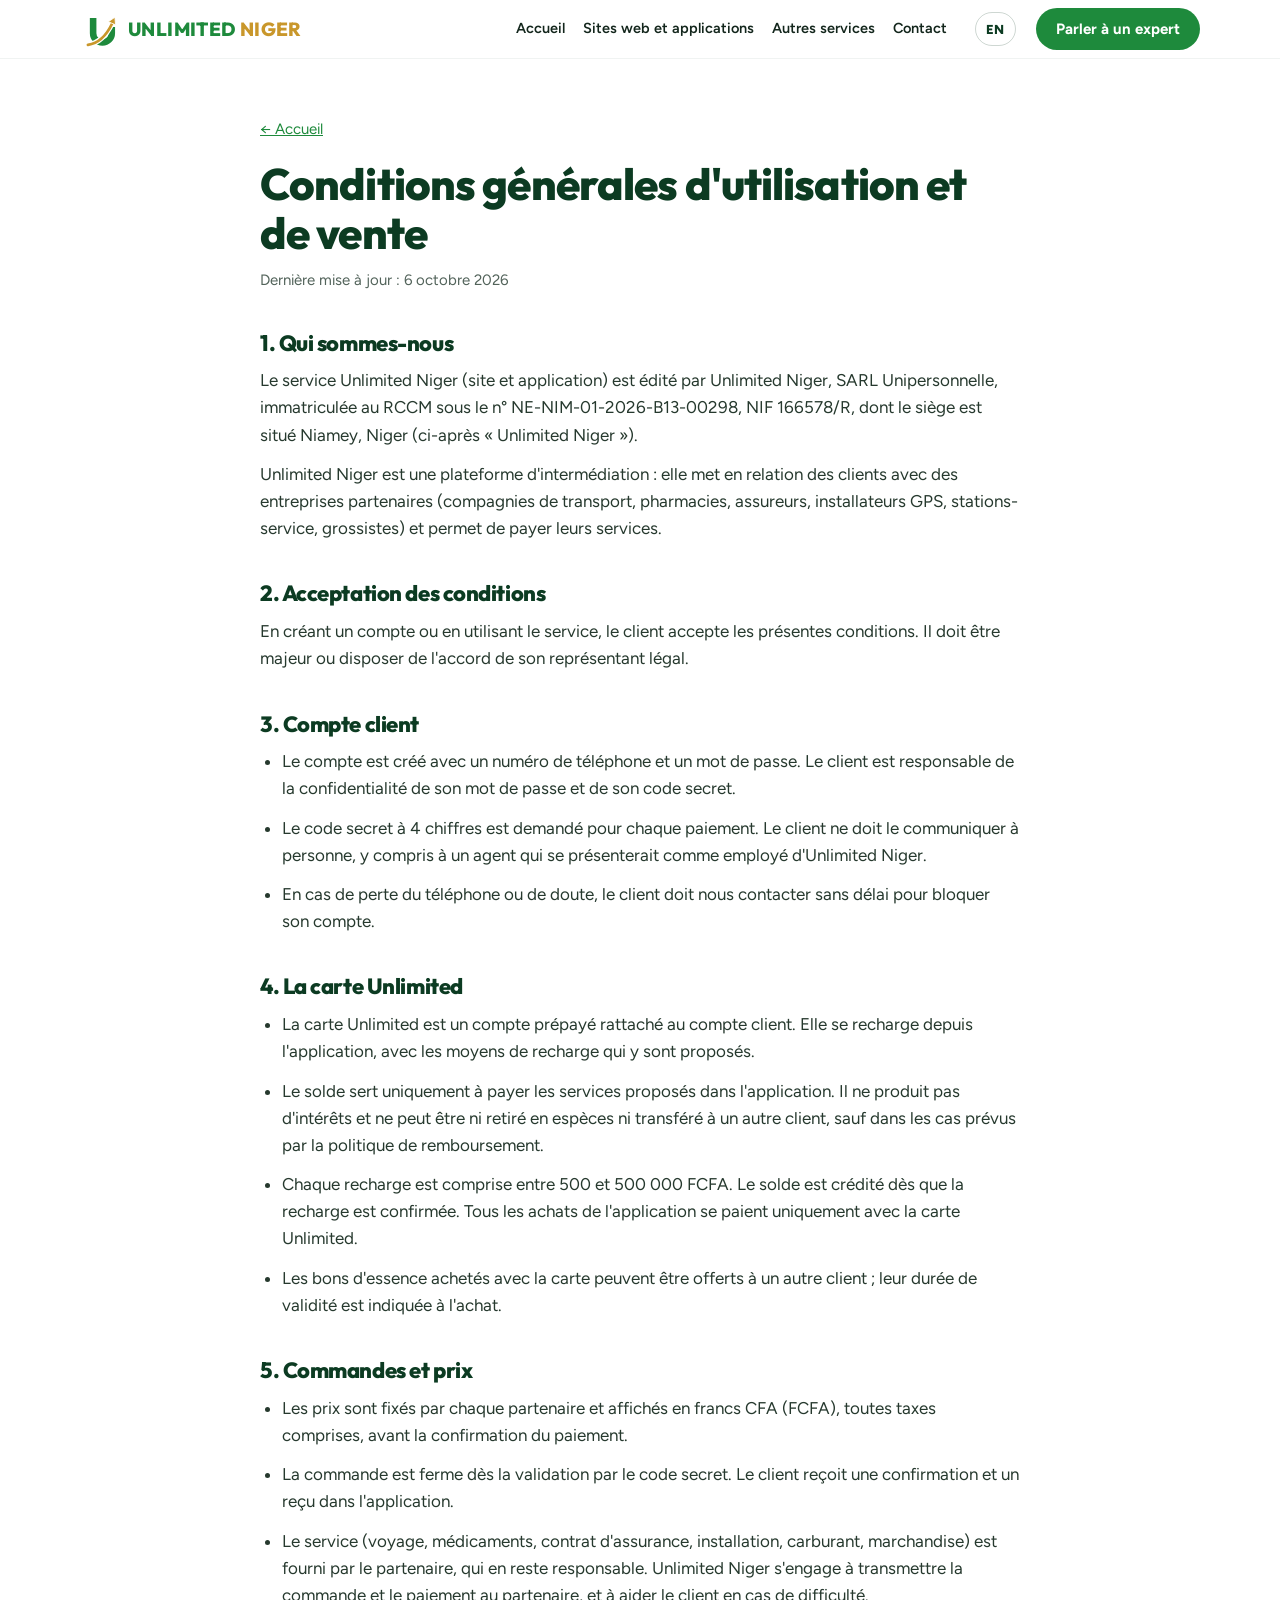
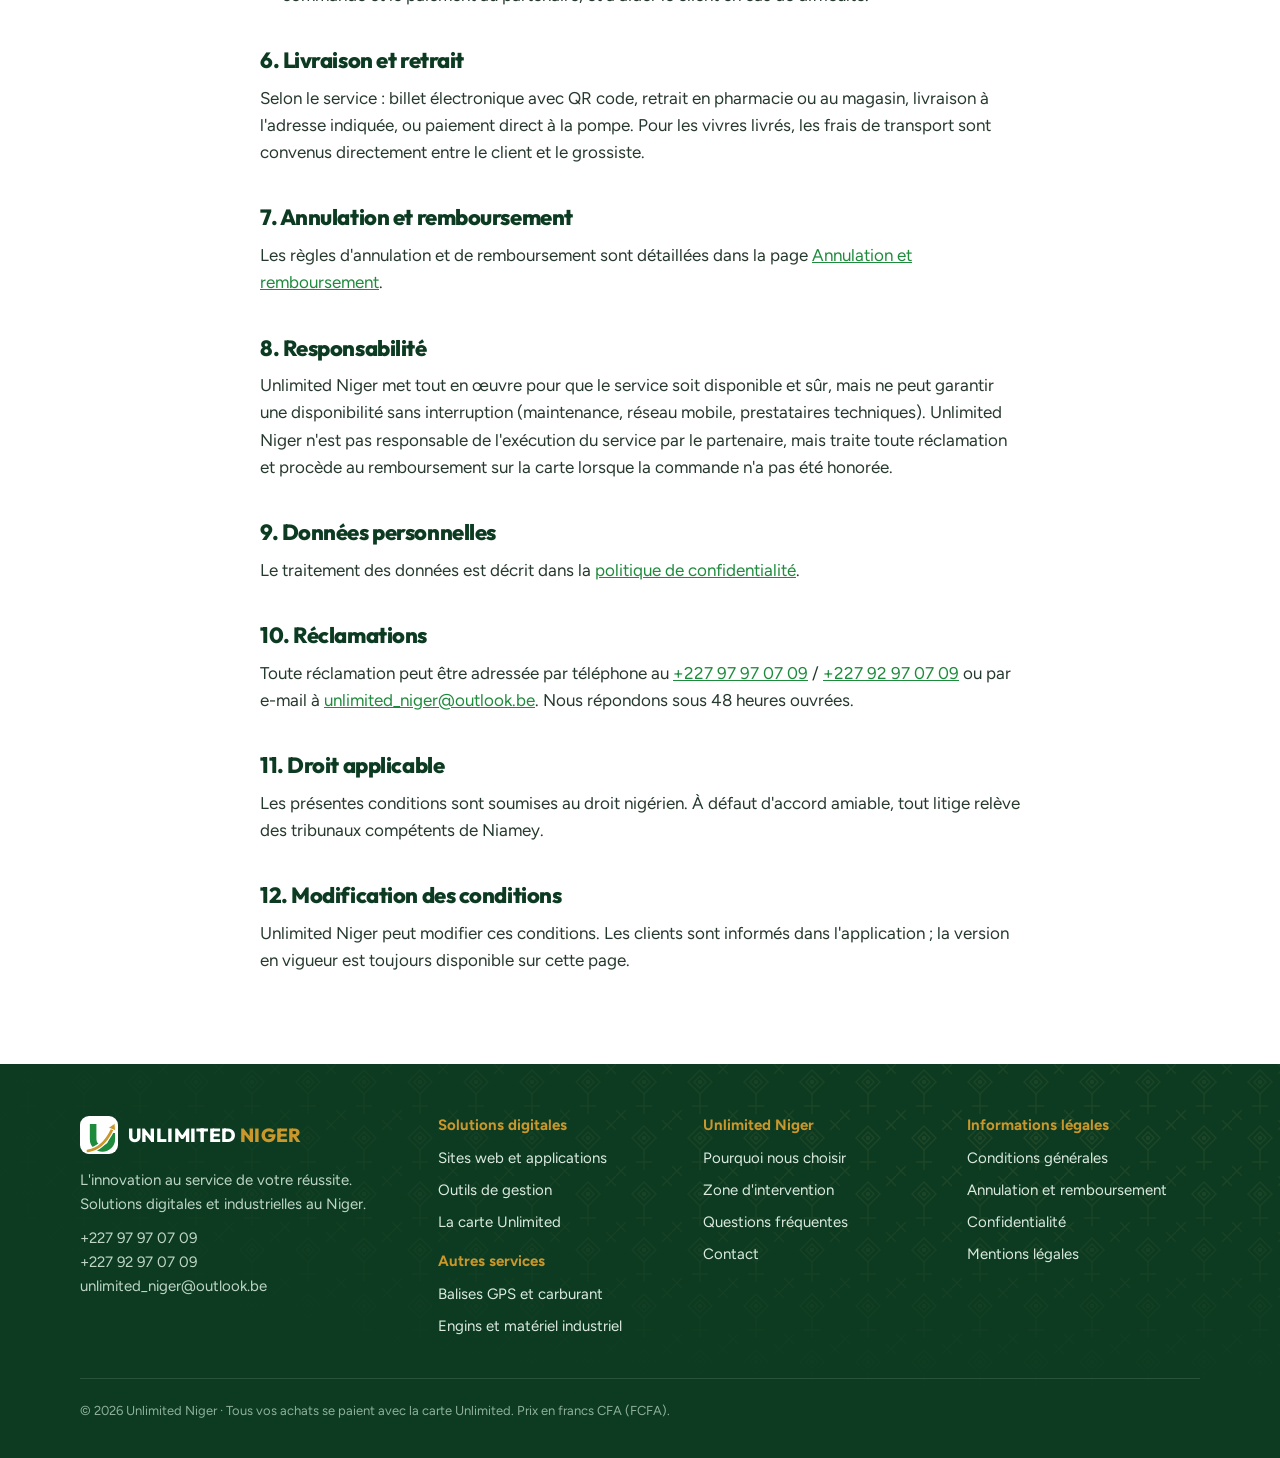
==== conditions.html @ d13148ed "Add files via upload" ====
<!doctype html>
<html lang="fr">
<head>
<meta charset="utf-8">
<meta name="viewport" content="width=device-width, initial-scale=1">
<title>Conditions générales d'utilisation et de vente | Unlimited Niger</title>
<meta name="description" content="Conditions générales d'utilisation et de vente du service Unlimited Niger.">
<meta property="og:title" content="Conditions générales d'utilisation et de vente | Unlimited Niger"><meta property="og:description" content="Conditions générales d'utilisation et de vente du service Unlimited Niger."><meta property="og:image" content="https://unlimitedniger.com/carte.png">
<link rel="icon" href="UnlimitedNiger-icone.png">
<link rel="canonical" href="https://unlimitedniger.com/conditions.html">
<meta property="og:url" content="https://unlimitedniger.com/conditions.html">
<link rel="preconnect" href="https://fonts.googleapis.com"><link rel="preconnect" href="https://fonts.gstatic.com" crossorigin>
<link href="https://fonts.googleapis.com/css2?family=Outfit:wght@500;600;700;800&family=Figtree:wght@400;500;600;700&display=swap" rel="stylesheet">
<link rel="stylesheet" href="style.css?v=fbce456d">
<script>document.documentElement.classList.add('js')</script>
</head>
<body>
<header class="top"><div class="wrap">
  <a class="brand" href="index.html" aria-label="Unlimited Niger, accueil"><svg viewBox="0 0 110 110" aria-hidden="true"><rect width="110" height="110" rx="26" fill="#fff"/><g transform="translate(5 5)">
<path d="M33 18 V62 A27 27 0 0 0 87 62 V44" fill="none" stroke="#1E8A3C" stroke-width="19"/>
<path d="M18 96 C46 92 70 72 88 34" fill="none" stroke="#fff" stroke-width="15" stroke-linecap="round"/>
<path d="M18 96 C46 92 70 72 88 34" fill="none" stroke="#C9972B" stroke-width="8" stroke-linecap="round"/>
<path d="M96 16 L77 29 L98 38 Z" fill="#C9972B" stroke="#fff" stroke-width="2.5" stroke-linejoin="round"/></g></svg><b>UNLIMITED <span>NIGER</span></b></a>
  <nav aria-label="Services"><a href="index.html">Accueil</a><a href="sites-web.html">Sites web et applications</a><a href="index.html#services">Autres services</a><a href="index.html#contact">Contact</a></nav>
  <a class="lang" href="index-en.html" hreflang="en" lang="en" aria-label="English version">EN</a>
  <a class="btn btn-green hd-cta" href="index.html#contact" data-expert>Parler à un expert</a>
  <a class="hd-mini" href="index.html#contact" data-expert>Devis</a>
  <button type="button" class="burger" id="burger" aria-label="Ouvrir le menu" aria-expanded="false" aria-controls="mnav"><span></span><span></span><span></span></button>
</div>
<nav class="mnav" id="mnav" aria-label="Menu" hidden><div class="wrap mn-in">
  <div class="mn-brand"><svg viewBox="0 0 110 110" aria-hidden="true"><rect width="110" height="110" rx="26" fill="#fff"/><g transform="translate(5 5)">
<path d="M33 18 V62 A27 27 0 0 0 87 62 V44" fill="none" stroke="#1E8A3C" stroke-width="19"/>
<path d="M18 96 C46 92 70 72 88 34" fill="none" stroke="#fff" stroke-width="15" stroke-linecap="round"/>
<path d="M18 96 C46 92 70 72 88 34" fill="none" stroke="#C9972B" stroke-width="8" stroke-linecap="round"/>
<path d="M96 16 L77 29 L98 38 Z" fill="#C9972B" stroke="#fff" stroke-width="2.5" stroke-linejoin="round"/></g></svg><b>UNLIMITED <span>NIGER</span></b><small>Votre partenaire digital au Niger</small></div>
  <div class="mn-links"><a href="index.html">Accueil</a><a href="sites-web.html">Sites web et applications</a><a href="index.html#offres">Outils de gestion</a><a href="index.html#zone">Zone d'intervention</a><a href="index.html#contact">Contact</a></div>
  <div class="mn-more"><span>Autres services</span><a href="gps.html">Balises GPS et carburant</a><a href="materiel-industriel.html">Engins et matériel industriel</a></div>
  <div class="mn-ct"><a href="tel:+22797970709">+227 97 97 07 09</a><a href="tel:+22792970709">+227 92 97 07 09</a><a href="mailto:unlimited_niger@outlook.be">unlimited_niger@outlook.be</a></div>
  <a class="lang mn-lang" href="index-en.html" hreflang="en" lang="en">English version</a>
  <a class="btn btn-gold mn-go" href="index.html#projet">Demandez un devis gratuit</a>
</div></nav></header>
<main>
<section class="doc"><div class="wrap"><a class="crumb" href="index.html">← Accueil</a><h1>Conditions générales d'utilisation et de vente</h1><p class="upd">Dernière mise à jour : 6 octobre 2026</p>
<h2>1. Qui sommes-nous</h2>
<p>Le service Unlimited Niger (site et application) est édité par Unlimited Niger, SARL Unipersonnelle, immatriculée au RCCM sous le n° NE-NIM-01-2026-B13-00298, NIF 166578/R, dont le siège est situé Niamey, Niger (ci-après « Unlimited Niger »).</p>
<p>Unlimited Niger est une plateforme d'intermédiation : elle met en relation des clients avec des entreprises partenaires (compagnies de transport, pharmacies, assureurs, installateurs GPS, stations-service, grossistes) et permet de payer leurs services.</p>
<h2>2. Acceptation des conditions</h2>
<p>En créant un compte ou en utilisant le service, le client accepte les présentes conditions. Il doit être majeur ou disposer de l'accord de son représentant légal.</p>
<h2>3. Compte client</h2>
<ul><li>Le compte est créé avec un numéro de téléphone et un mot de passe. Le client est responsable de la confidentialité de son mot de passe et de son code secret.</li>
<li>Le code secret à 4 chiffres est demandé pour chaque paiement. Le client ne doit le communiquer à personne, y compris à un agent qui se présenterait comme employé d'Unlimited Niger.</li>
<li>En cas de perte du téléphone ou de doute, le client doit nous contacter sans délai pour bloquer son compte.</li></ul>
<h2>4. La carte Unlimited</h2>
<ul><li>La carte Unlimited est un compte prépayé rattaché au compte client. Elle se recharge depuis l'application, avec les moyens de recharge qui y sont proposés.</li>
<li>Le solde sert uniquement à payer les services proposés dans l'application. Il ne produit pas d'intérêts et ne peut être ni retiré en espèces ni transféré à un autre client, sauf dans les cas prévus par la politique de remboursement.</li>
<li>Chaque recharge est comprise entre 500 et 500 000 FCFA. Le solde est crédité dès que la recharge est confirmée. Tous les achats de l'application se paient uniquement avec la carte Unlimited.</li>
<li>Les bons d'essence achetés avec la carte peuvent être offerts à un autre client ; leur durée de validité est indiquée à l'achat.</li></ul>
<h2>5. Commandes et prix</h2>
<ul><li>Les prix sont fixés par chaque partenaire et affichés en francs CFA (FCFA), toutes taxes comprises, avant la confirmation du paiement.</li>
<li>La commande est ferme dès la validation par le code secret. Le client reçoit une confirmation et un reçu dans l'application.</li>
<li>Le service (voyage, médicaments, contrat d'assurance, installation, carburant, marchandise) est fourni par le partenaire, qui en reste responsable. Unlimited Niger s'engage à transmettre la commande et le paiement au partenaire, et à aider le client en cas de difficulté.</li></ul>
<h2>6. Livraison et retrait</h2>
<p>Selon le service : billet électronique avec QR code, retrait en pharmacie ou au magasin, livraison à l'adresse indiquée, ou paiement direct à la pompe. Pour les vivres livrés, les frais de transport sont convenus directement entre le client et le grossiste.</p>
<h2>7. Annulation et remboursement</h2>
<p>Les règles d'annulation et de remboursement sont détaillées dans la page <a href="remboursement.html">Annulation et remboursement</a>.</p>
<h2>8. Responsabilité</h2>
<p>Unlimited Niger met tout en œuvre pour que le service soit disponible et sûr, mais ne peut garantir une disponibilité sans interruption (maintenance, réseau mobile, prestataires techniques). Unlimited Niger n'est pas responsable de l'exécution du service par le partenaire, mais traite toute réclamation et procède au remboursement sur la carte lorsque la commande n'a pas été honorée.</p>
<h2>9. Données personnelles</h2>
<p>Le traitement des données est décrit dans la <a href="confidentialite.html">politique de confidentialité</a>.</p>
<h2>10. Réclamations</h2>
<p>Toute réclamation peut être adressée par téléphone au <a href="tel:+22797970709">+227 97 97 07 09</a> / <a href="tel:+22792970709">+227 92 97 07 09</a> ou par e-mail à <a href="mailto:unlimited_niger@outlook.be">unlimited_niger@outlook.be</a>. Nous répondons sous 48 heures ouvrées.</p>
<h2>11. Droit applicable</h2>
<p>Les présentes conditions sont soumises au droit nigérien. À défaut d'accord amiable, tout litige relève des tribunaux compétents de Niamey.</p>
<h2>12. Modification des conditions</h2>
<p>Unlimited Niger peut modifier ces conditions. Les clients sont informés dans l'application ; la version en vigueur est toujours disponible sur cette page.</p>
</div></section>
</main>
<div class="mbar" aria-label="Contact rapide"><a href="tel:+22797970709"><svg viewBox="0 0 24 24" width="18" height="18" fill="none" stroke="currentColor" stroke-width="2" stroke-linecap="round" stroke-linejoin="round" aria-hidden="true"><path d="M5 4h4l2 5-2.5 1.5a11 11 0 0 0 5 5L15 13l5 2v4a2 2 0 0 1-2 2A16 16 0 0 1 3 6a2 2 0 0 1 2-2"/></svg>Appeler</a><a class="go" href="index.html#contact" data-expert>Parler à un expert</a></div>
<dialog class="zoom" id="zoom" aria-label="Détail"><div class="zm-in"><button type="button" class="zm-x" aria-label="Fermer">×</button><div class="zm-body"></div></div></dialog>
<dialog class="expert" id="expert" aria-labelledby="ex-t">
  <form method="dialog" class="ex-in" id="exf">
    <div class="ex-head"><h2 id="ex-t">Parler à un expert</h2><button type="button" class="ex-x" id="exx" aria-label="Fermer">×</button></div>
    <p class="ex-sub">Décrivez votre besoin : nous vous rappelons avec un devis gratuit.</p>
    <label for="ex-name">Nom complet<input id="ex-name" name="nom" required autocomplete="name"></label>
    <label for="ex-tel">Téléphone<input id="ex-tel" name="tel" required inputmode="tel" autocomplete="tel" placeholder="+227 …"></label>
    <label for="ex-org">Entreprise (facultatif)<input id="ex-org" name="entreprise" autocomplete="organization"></label>
    <label for="ex-svc">Service<select id="ex-svc" name="service"><option>Sites web et applications</option><option>Balises GPS et gestion carburant</option><option>Location, vente et industrie</option><option>Application Unlimited Niger</option><option>Autre demande</option></select></label>
    <label for="ex-msg">Votre message<textarea id="ex-msg" name="message" rows="3" placeholder="Ex. un site pour ma boutique, 5 véhicules à équiper…"></textarea></label>
    <button class="btn btn-green ex-go" type="submit">Envoyer ma demande</button>
    <p class="ex-note">Votre messagerie s'ouvre avec la demande déjà écrite : il ne reste qu'à l'envoyer. Vous pouvez aussi nous appeler au <a href="tel:+22797970709">+227 97 97 07 09</a>.</p>
  </form>
</dialog>
<script>
(() => {
  const still = matchMedia('(prefers-reduced-motion: reduce)').matches;
  const top = document.querySelector('.top');
  const bg = document.getElementById('burger'), mn = document.getElementById('mnav');
  const setMenu = (o) => { mn.hidden = !o; bg.setAttribute('aria-expanded', String(o)); bg.setAttribute('aria-label', o ? 'Fermer le menu' : 'Ouvrir le menu'); top.classList.toggle('menu-open', o); document.documentElement.classList.toggle('no-scroll', o); };
  bg.onclick = () => setMenu(mn.hidden);
  // Fenêtre « Parler à un expert » : prépare un e-mail avec la demande
  const dlg = document.getElementById('expert');
  if (dlg && dlg.showModal) {
    document.querySelectorAll('[data-expert]').forEach((a) => a.addEventListener('click', (e) => { e.preventDefault(); setMenu(false); const sv = document.querySelector('[data-svc]'); const k = sv && sv.dataset.svc; if (k) dlg.querySelector('#ex-svc').value = k; dlg.showModal(); }));
    document.getElementById('exx').onclick = () => dlg.close();
    dlg.addEventListener('click', (e) => { if (e.target === dlg) dlg.close(); });
    document.getElementById('exf').addEventListener('submit', (e) => { e.preventDefault(); const f = new FormData(e.target);
      const body = `Nom : ${f.get('nom')}
Téléphone : ${f.get('tel')}
Entreprise : ${f.get('entreprise') || '-'}
Service : ${f.get('service')}

${f.get('message') || ''}`;
      location.href = 'mailto:unlimited_niger@outlook.be?subject=' + encodeURIComponent('Demande de devis : ' + f.get('service')) + '&body=' + encodeURIComponent(body);
      e.target.querySelector('.ex-note').innerHTML = `<b>Votre messagerie s’est ouverte avec votre demande.</b> Envoyez le message pour qu’il nous parvienne, ou appelez le <a href="tel:+22797970709">+227 97 97 07 09</a>.`; });
  }
  // Formulaire « Vous avez un projet ? » : prépare un e-mail avec la demande
  const pjf = document.getElementById('pjf');
  if (pjf) pjf.addEventListener('submit', (e) => { e.preventDefault(); const f = new FormData(pjf);
    const body = `Nom : ${f.get('nom')}
Téléphone : ${f.get('tel')}
Service : ${f.get('service')}
Ville ou région : ${f.get('ville')}

${f.get('message') || ''}`;
    location.href = 'mailto:unlimited_niger@outlook.be?subject=' + encodeURIComponent('Demande de devis : ' + f.get('service')) + '&body=' + encodeURIComponent(body);
    pjf.querySelector('.pj-note').innerHTML = '<b>Votre messagerie s’est ouverte avec votre demande.</b> Envoyez le message pour qu’il nous parvienne, ou appelez le <a href="tel:+22797970709">+227 97 97 07 09</a>.'; });
  // Carte du Niger : les vecteurs se dessinent quand la carte apparaît
  const zmap = document.querySelector('.zone-map');
  if (zmap) { if ('IntersectionObserver' in window) { const zo = new IntersectionObserver((es) => { if (es[0].isIntersecting) { zmap.classList.add('drawn'); zo.disconnect(); } }, { threshold: 0.35 }); zo.observe(zmap); } else zmap.classList.add('drawn'); }
  // En-tête : le mot doré change (digitales, GPS et carburant, industrielles)
  const rot = document.querySelector('.bh-title .rot');
  if (rot && !still) { const w = rot.dataset.rot.split('|'); rot.innerHTML = w.map((x, i) => `<i${i ? '' : ' class="on"'}>${x}</i>`).join(''); rot.classList.add('go');
    const it = [...rot.children]; let k = 0;
    setTimeout(() => setInterval(() => { it[k].className = 'out'; k = (k + 1) % it.length; it[k].className = 'on'; setTimeout(() => it.forEach((x, j) => { if (j !== k) x.className = ''; }), 450); }, 2200), 2400); }
  // En-tête : 4 scènes digitales qui tournent toutes les 4 s
  const hx = document.querySelector('.hx3');
  if (hx) {
    const sc = [...hx.querySelectorAll('.sc')], tb = [...hx.querySelectorAll('.hx-tabs button')], rw = [...hx.querySelectorAll('.hx-rot i')]; let k = 0, timer = null;
    const show = (n) => { sc[k].classList.remove('on'); tb[k].classList.remove('on'); rw[k].className = 'out'; const o = k; k = n; void sc[k].offsetWidth; sc[k].classList.add('on'); tb[k].classList.add('on'); rw[k].className = 'on'; setTimeout(() => { if (rw[o] !== rw[k]) rw[o].className = ''; }, 500); };
    const play = () => { if (!still && !timer) timer = setInterval(() => show((k + 1) % sc.length), 4000); };
    tb.forEach((b, i) => (b.onclick = () => { clearInterval(timer); timer = null; show(i); play(); }));
    document.addEventListener('visibilitychange', () => { if (document.hidden) { clearInterval(timer); timer = null; } else play(); });
    if (still) hx.classList.add('still'); play();
  }
  // Cartes d'offres : un toucher agrandit la carte pour lire le détail
  const zoom = document.getElementById('zoom');
  if (zoom && zoom.showModal) {
    document.querySelectorAll('.zoomable .offer').forEach((c) => c.addEventListener('click', () => {
      const box = c.closest('.zoomable'); const more = box.dataset.more;
      zoom.querySelector('.zm-body').innerHTML = c.innerHTML + (more ? `<a class="btn btn-green zm-more" href="${more}">En savoir plus</a>` : '');
      zoom.className = 'zoom ' + ([...(c.closest('.pg') || box).classList].find((x) => x.startsWith('pg-')) || ''); zoom.showModal(); }));
    zoom.querySelector('.zm-x').onclick = () => zoom.close();
    zoom.addEventListener('click', (e) => { if (e.target === zoom) zoom.close(); });
  }
  // « Ce que nous proposons » : onglets qui changent tout seuls toutes les 5 s
  const ofs = document.getElementById('offres'); const ot = [...document.querySelectorAll('.of-t')];
  const showOf = (t) => { ot.forEach((x) => x.setAttribute('aria-selected', String(x === t)));
    document.querySelectorAll('.of-p').forEach((p) => { p.hidden = p.dataset.op !== t.dataset.of; });
    const bar = t.parentElement; bar.scrollTo({ left: t.offsetLeft - 16, behavior: 'smooth' }); };
  ot.forEach((t) => (t.onclick = () => showOf(t)));
  if (ofs && ot.length > 1 && !matchMedia('(prefers-reduced-motion: reduce)').matches) {
    let timer = null, k = 0;
    const tick = () => { k = (k + 1) % ot.length; showOf(ot[k]); };
    const start = () => { if (timer || !ofs.classList.contains('auto')) return; ofs.classList.add('run'); timer = setInterval(tick, 5000); };
    const stop = () => { clearInterval(timer); timer = null; ofs.classList.remove('run'); };
    ofs.classList.add('auto');
    ofs.addEventListener('pointerdown', () => { stop(); ofs.classList.remove('auto'); });
    ofs.addEventListener('keydown', () => { stop(); ofs.classList.remove('auto'); });
    new IntersectionObserver((e) => (e[0].isIntersecting ? start() : stop()), { threshold: 0.4 }).observe(ofs);
  }
  // Chiffres qui comptent de 0 à leur valeur
  const nums = document.querySelectorAll('.why-nums b');
  if (nums.length && 'IntersectionObserver' in window && !matchMedia('(prefers-reduced-motion: reduce)').matches) {
    const io = new IntersectionObserver((es) => es.forEach((e) => { if (!e.isIntersecting) return; io.unobserve(e.target);
      const el = e.target, txt = el.textContent, n = parseInt(txt, 10), suf = txt.replace(/^\d+/, ''); if (!n) return;
      const t0 = performance.now(); const step = (t) => { const k = Math.min(1, (t - t0) / 900); el.textContent = Math.round(n * (1 - Math.pow(1 - k, 3))) + suf; if (k < 1) requestAnimationFrame(step); }; requestAnimationFrame(step); }), { threshold: 0.6 });
    nums.forEach((b) => io.observe(b));
  }
  // Onglets « Pourquoi nous choisir »
  const wt = [...document.querySelectorAll('.why-tabs [role=tab]')];
  const showWhy = (k) => wt.forEach((t, i) => { t.setAttribute('aria-selected', String(i === k)); document.getElementById('wp' + i).hidden = i !== k; });
  if (wt.length) { wt.forEach((t, i) => (t.onclick = () => showWhy(i))); showWhy(0); } mn.querySelectorAll('a').forEach((a) => a.addEventListener('click', () => setMenu(false)));
  const onScroll = () => top.classList.toggle('scrolled', scrollY > 8); onScroll(); addEventListener('scroll', onScroll, { passive: true });
  const sel = '.intro, .tcard, .pcard, .bt, .why, .stats .wrap > div, .offer, .case, .stack > div, .values > div, .steps li, .faq details, .partner, .contact > div, .about > div:first-child, .who li, .formule, .doc h2, .why-card, .why-nums > div, .zone-txt, .zone-map-box, .pj-txt, .pj-form, .zz-img, .zz-txt, .zone-list li, .car-solo .slide-txt, .car-solo .stage, .ct-partner, .bento-h';
  const els = [...document.querySelectorAll(sel)];
  els.forEach((el) => { const sib = [...el.parentElement.children].filter((x) => x.matches(sel)); el.style.setProperty('--d', Math.min(sib.indexOf(el), 6) * 80 + 'ms'); el.classList.add('rv'); });
  if (still || !('IntersectionObserver' in window)) { els.forEach((el) => el.classList.add('in')); return; }
  const io = new IntersectionObserver((list) => list.forEach((e) => { if (e.isIntersecting) { e.target.classList.add('in'); io.unobserve(e.target); } }), { rootMargin: '0px 0px -8% 0px', threshold: 0.08 });
  els.forEach((el) => io.observe(el));
})();
</script>
<footer><div class="wrap">
  <div><a class="brand" href="index.html"><svg viewBox="0 0 110 110" aria-hidden="true"><rect width="110" height="110" rx="26" fill="#fff"/><g transform="translate(5 5)">
<path d="M33 18 V62 A27 27 0 0 0 87 62 V44" fill="none" stroke="#1E8A3C" stroke-width="19"/>
<path d="M18 96 C46 92 70 72 88 34" fill="none" stroke="#fff" stroke-width="15" stroke-linecap="round"/>
<path d="M18 96 C46 92 70 72 88 34" fill="none" stroke="#C9972B" stroke-width="8" stroke-linecap="round"/>
<path d="M96 16 L77 29 L98 38 Z" fill="#C9972B" stroke="#fff" stroke-width="2.5" stroke-linejoin="round"/></g></svg><b>UNLIMITED <span>NIGER</span></b></a>
    <p style="margin-top:14px;max-width:36ch">L'innovation au service de votre réussite. Solutions digitales et industrielles au Niger.</p>
    <p style="margin-top:10px"><a href="tel:+22797970709">+227 97 97 07 09</a><br><a href="tel:+22792970709">+227 92 97 07 09</a><br><a href="mailto:unlimited_niger@outlook.be">unlimited_niger@outlook.be</a></p></div>
  <div><h4>Solutions digitales</h4><ul><li><a href="sites-web.html">Sites web et applications</a></li><li><a href="index.html#offres">Outils de gestion</a></li><li><a href="index.html#application">La carte Unlimited</a></li></ul><h4 class="ft-h2">Autres services</h4><ul><li><a href="gps.html">Balises GPS et carburant</a></li><li><a href="materiel-industriel.html">Engins et matériel industriel</a></li></ul></div>
  <div><h4>Unlimited Niger</h4><ul><li><a href="index.html#pourquoi">Pourquoi nous choisir</a></li><li><a href="index.html#zone">Zone d'intervention</a></li><li><a href="index.html#faq">Questions fréquentes</a></li><li><a href="index.html#contact">Contact</a></li></ul></div>
  <div><h4>Informations légales</h4><ul><li><a href="conditions.html">Conditions générales</a></li><li><a href="remboursement.html">Annulation et remboursement</a></li><li><a href="confidentialite.html">Confidentialité</a></li><li><a href="mentions-legales.html">Mentions légales</a></li></ul></div>
  <p class="legal">© 2026 Unlimited Niger · Tous vos achats se paient avec la carte Unlimited. Prix en francs CFA (FCFA).</p>
</div></footer>
</body>
</html>
---- style.css ----
/* Unlimited Niger : site vitrine */
[hidden] { display: none !important; }
:root {
  --forest: #0F4424; --forest-2: #0B331B; --leaf: #1E8A3C; --leaf-soft: #E4F2E8;
  --gold: #C9972B; --gold-soft: #F6EAC8; --ink: #13261C; --muted: #52635A; --line: #DCE6DE;
  --paper: #FFFFFF; --mist: #F1F6F2;
  --head: 'Bricolage Grotesque', ui-sans-serif, system-ui, -apple-system, 'Segoe UI', sans-serif;
  --body: ui-sans-serif, system-ui, -apple-system, 'Segoe UI', Roboto, sans-serif;
}
* { box-sizing: border-box; }
html { scroll-behavior: smooth; scroll-padding-top: 76px; }
@media (prefers-reduced-motion: reduce) { html { scroll-behavior: auto; } }
body { margin: 0; background: var(--paper); color: var(--ink); font: 17px/1.6 var(--body); -webkit-font-smoothing: antialiased; }
img { max-width: 100%; height: auto; display: block; }
a { color: var(--leaf); }
a:focus-visible, button:focus-visible { outline: 3px solid var(--gold); outline-offset: 3px; border-radius: 6px; }
h1, h2, h3 { font-family: var(--head); line-height: 1.12; margin: 0; letter-spacing: -0.01em; }
h2 { font-size: clamp(28px, 4vw, 40px); font-weight: 800; }
h3 { font-size: 20px; font-weight: 700; }
p { margin: 0; }
.wrap { width: min(1120px, 100% - 32px); margin-inline: auto; }
.todo { background: #FFF1A8; color: #5A4300; border-radius: 4px; padding: 0 4px; font-weight: 600; }

/* En-tête */
.top { position: sticky; top: 0; z-index: 20; background: rgba(255,255,255,.94); backdrop-filter: blur(10px); border-bottom: 1px solid var(--line); }
.top .wrap { display: flex; align-items: center; gap: 20px; min-height: 66px; }
.brand { display: flex; align-items: center; gap: 10px; text-decoration: none; color: var(--ink); margin-right: auto; }
.brand svg { width: 38px; height: 38px; flex: none; }
.brand b { font: 800 19px/1 var(--head); color: var(--leaf); letter-spacing: .02em; }
.brand b span { color: var(--gold); }
.top nav { display: flex; gap: 22px; }
.top nav a { color: var(--ink); text-decoration: none; font-weight: 600; font-size: 15px; }
.top nav a:hover { color: var(--leaf); }
.btn { display: inline-flex; align-items: center; justify-content: center; gap: 8px; min-height: 48px; padding: 0 22px; border-radius: 999px; font: 700 16px/1 var(--body); text-decoration: none; border: 2px solid transparent; cursor: pointer; }
.btn-gold { background: var(--gold); color: #1E1503; }
.btn-gold:hover { background: #D9A93C; }
.btn-line { border-color: rgba(255,255,255,.55); color: #fff; }
.btn-line:hover { background: rgba(255,255,255,.1); }
.btn-green { background: var(--leaf); color: #fff; }
.btn-green:hover { background: #18773A; }
.top .btn { min-height: 42px; padding: 0 18px; font-size: 15px; }
@media (max-width: 860px) { .top nav { display: none; } }

/* Bandeau d'accueil */
.hero { background: radial-gradient(120% 90% at 85% 10%, #1A6A37 0%, var(--forest) 48%, var(--forest-2) 100%); color: #fff; overflow: hidden; }
.hero .wrap { display: grid; grid-template-columns: 1.05fr .95fr; gap: 40px; align-items: center; padding: 72px 0 0; }
.hero h1 { font-size: clamp(40px, 6.4vw, 72px); font-weight: 800; letter-spacing: -0.025em; }
.hero h1 em { font-style: normal; color: var(--gold); }
.hero .lead { margin-top: 22px; font-size: clamp(18px, 2vw, 21px); color: #D5E8DA; max-width: 34ch; }
.hero .cta { display: flex; flex-wrap: wrap; gap: 12px; margin-top: 32px; }
.hero .note { margin-top: 18px; font-size: 14px; color: #A9C9B2; }
.stage { position: relative; height: 640px; }
.phone { position: absolute; right: 8%; bottom: -40px; width: 300px; border-radius: 42px; padding: 11px; background: #0A0F0C; box-shadow: 0 40px 80px rgba(0,0,0,.45), inset 0 0 0 2px #2A332D; }
.phone img { border-radius: 32px; }
.card { position: absolute; left: -4%; top: 150px; width: 380px; border-radius: 22px; box-shadow: 0 30px 60px rgba(0,0,0,.45); transform: rotate(-9deg); outline: 1px solid rgba(255,255,255,.12); }
@media (max-width: 960px) {
  .hero .wrap { grid-template-columns: 1fr; padding-top: 48px; }
  .stage { height: 560px; max-width: 460px; margin: 0 auto; width: 100%; }
  .phone { width: 250px; right: 2%; }
  .card { width: 300px; left: 0; top: 70px; }
}
@media (max-width: 440px) { .card { width: 240px; top: 110px; } .phone { width: 210px; } .stage { height: 470px; } }

/* Moyens de paiement */
.pay { border-bottom: 1px solid var(--line); background: var(--paper); }
.pay .wrap { display: flex; flex-wrap: wrap; align-items: center; gap: 10px 14px; padding: 22px 0; }
.pay p { font-weight: 700; margin-right: 8px; }
.chip { display: inline-flex; align-items: center; min-height: 36px; padding: 0 14px; border-radius: 999px; background: var(--mist); border: 1px solid var(--line); font-weight: 600; font-size: 15px; }
.pay .via { margin-left: auto; font-size: 14px; color: var(--muted); }

/* Sections */
section.block { padding: 88px 0; }
section.alt { background: var(--mist); }
.intro { max-width: 640px; margin-bottom: 44px; }
.intro p { margin-top: 14px; color: var(--muted); font-size: 18px; }

.services { display: grid; grid-template-columns: repeat(3, 1fr); gap: 0 40px; }
.svc { align-content: start; padding: 26px 0; border-top: 2px solid var(--line); display: grid; grid-template-columns: 52px 1fr; gap: 4px 16px; }
.svc .ic { grid-row: span 2; width: 52px; height: 52px; border-radius: 14px; background: var(--leaf-soft); color: var(--leaf); display: flex; align-items: center; justify-content: center; }
.svc .ic svg { width: 28px; height: 28px; }
.svc p { color: var(--muted); font-size: 16px; }
@media (max-width: 900px) { .services { grid-template-columns: 1fr 1fr; } }
@media (max-width: 600px) { .services { grid-template-columns: 1fr; } }

.steps { display: grid; grid-template-columns: repeat(3, 1fr); gap: 28px; counter-reset: s; list-style: none; padding: 0; margin: 0; }
.steps li { counter-increment: s; background: var(--paper); border-radius: 22px; padding: 30px 26px; border: 1px solid var(--line); }
.steps li::before { content: counter(s); display: flex; align-items: center; justify-content: center; width: 44px; height: 44px; border-radius: 50%; background: var(--forest); color: var(--gold); font: 800 20px/1 var(--head); margin-bottom: 18px; }
.steps p { margin-top: 10px; color: var(--muted); font-size: 16px; }
@media (max-width: 860px) { .steps { grid-template-columns: 1fr; } }

.split { display: grid; grid-template-columns: 1fr 1fr; gap: 56px; align-items: center; }
.split .shot { max-width: 340px; justify-self: center; border-radius: 28px; overflow: hidden; border: 10px solid #0A0F0C; box-shadow: 0 30px 60px rgba(15,68,36,.25); }
.ticks { list-style: none; padding: 0; margin: 26px 0 0; display: grid; gap: 16px; }
.ticks li { display: grid; grid-template-columns: 28px 1fr; gap: 12px; }
.ticks li::before { content: ''; width: 24px; height: 24px; margin-top: 3px; border-radius: 50%; background: var(--leaf) url("data:image/svg+xml,%3Csvg xmlns='http://www.w3.org/2000/svg' viewBox='0 0 24 24' fill='none' stroke='white' stroke-width='3' stroke-linecap='round' stroke-linejoin='round'%3E%3Cpath d='M6 12l4 4 8-8'/%3E%3C/svg%3E") center/15px no-repeat; }
.ticks b { display: block; }
.ticks span { color: var(--muted); font-size: 16px; }
@media (max-width: 860px) { .split { grid-template-columns: 1fr; } .split .shot { order: -1; max-width: 280px; } }

table.prices { width: 100%; border-collapse: collapse; font-size: 16px; background: var(--paper); border-radius: 18px; overflow: hidden; border: 1px solid var(--line); }
.prices th, .prices td { text-align: left; padding: 16px 20px; border-bottom: 1px solid var(--line); vertical-align: top; }
.prices th { background: var(--forest); color: #fff; font-weight: 700; }
.prices tr:last-child td { border-bottom: none; }
.prices td:last-child { font-weight: 700; white-space: nowrap; }
.small { font-size: 14px; color: var(--muted); margin-top: 14px; }
@media (max-width: 600px) { .prices td:last-child { white-space: normal; } .prices th, .prices td { padding: 12px 14px; } }

.partner { background: var(--forest); color: #fff; border-radius: 28px; padding: 48px; display: grid; grid-template-columns: 1.3fr 1fr; gap: 32px; align-items: center; }
.partner p { color: #CFE3D5; margin-top: 12px; }
.partner ul { margin: 0; padding: 0; list-style: none; display: flex; flex-wrap: wrap; gap: 8px; }
.partner li { padding: 8px 14px; border-radius: 999px; background: rgba(255,255,255,.1); font-weight: 600; font-size: 15px; }
.partner .btn { margin-top: 24px; }
@media (max-width: 860px) { .partner { grid-template-columns: 1fr; padding: 32px 22px; } }

.contact { display: grid; grid-template-columns: repeat(3, 1fr); gap: 20px; }
.contact div { padding: 24px; border-radius: 18px; background: var(--paper); border: 1px solid var(--line); }
.contact h3 { font-size: 16px; color: var(--muted); font-family: var(--body); font-weight: 600; }
.contact p { margin-top: 6px; font-size: 18px; font-weight: 700; }
@media (max-width: 760px) { .contact { grid-template-columns: 1fr; } }

/* Pied de page */
footer { background: var(--forest-2); color: #BFD6C6; padding: 52px 0 36px; font-size: 15px; }
footer .wrap { display: grid; grid-template-columns: 1.4fr 1fr 1fr; gap: 32px; }
footer h4 { margin: 0 0 12px; color: #fff; font: 700 15px/1.2 var(--body); }
footer ul { list-style: none; padding: 0; margin: 0; display: grid; gap: 8px; }
footer a { color: #DCEBE0; text-decoration: none; }
footer a:hover { color: #fff; text-decoration: underline; }
footer .brand b { color: #fff; }
footer .legal { grid-column: 1 / -1; border-top: 1px solid rgba(255,255,255,.12); padding-top: 22px; margin-top: 8px; font-size: 13px; color: #8FB09A; }
@media (max-width: 760px) { footer .wrap { grid-template-columns: 1fr; } }

/* Pages légales */
.doc { padding: 56px 0 90px; }
.doc .wrap { max-width: 760px; }
.doc h1 { font-size: clamp(32px, 5vw, 44px); font-weight: 800; }
.doc .upd { margin-top: 10px; color: var(--muted); font-size: 15px; }
.doc h2 { font-size: 22px; margin-top: 40px; }
.doc p, .doc li { margin-top: 12px; color: #26392E; }
.doc ul { padding-left: 22px; margin: 0; }
.doc .box { margin-top: 26px; padding: 18px 20px; border-radius: 14px; background: var(--mist); border: 1px solid var(--line); font-size: 15px; }
.doc table { width: 100%; border-collapse: collapse; margin-top: 14px; font-size: 15px; }
.doc td { border-bottom: 1px solid var(--line); padding: 10px 0; vertical-align: top; }
.doc td:first-child { color: var(--muted); width: 42%; padding-right: 16px; }
.crumb { font-size: 15px; margin-bottom: 18px; display: inline-block; }
.top .btn { white-space: nowrap; }
@media (max-width: 960px) { .hero .wrap > div:first-child { padding-bottom: 8px !important; } }
@media (max-width: 480px) { .brand b { font-size: 15px; } .brand svg { width: 32px; height: 32px; } .top .btn { padding: 0 14px; font-size: 14px; } .top .wrap { gap: 10px; } }
@media (max-width: 440px) { .stage { height: 440px !important; } }
.contact p a, footer p a { color: inherit; text-decoration: none; }
.contact p a:hover { text-decoration: underline; }
.contact p { overflow-wrap: anywhere; }
.trio .svc .ic { background: var(--gold-soft); color: #8A6414; }

/* Entreprise en premier */
.co { background: linear-gradient(180deg, #F6FAF7 0%, #FFFFFF 100%); border-bottom: 1px solid var(--line); overflow: hidden; }
.co .wrap { display: grid; grid-template-columns: 1.1fr .9fr; gap: 32px; align-items: center; padding: 64px 0; }
.co h1 { font-size: clamp(40px, 6vw, 68px); font-weight: 800; letter-spacing: -0.025em; color: var(--ink); }
.co h1 em { font-style: normal; color: var(--leaf); display: block; }
.co .lead { margin-top: 22px; font-size: clamp(18px, 2vw, 20px); color: var(--muted); max-width: 40ch; }
.co .cta { display: flex; flex-wrap: wrap; gap: 12px; margin-top: 30px; }
.btn-ghost { border-color: var(--leaf); color: var(--leaf); }
.btn-ghost:hover { background: var(--leaf-soft); }
.co-img { width: 100%; max-width: 460px; justify-self: end; -webkit-mask-image: linear-gradient(90deg, transparent 0%, #000 22%); mask-image: linear-gradient(90deg, transparent 0%, #000 22%); }
@media (max-width: 860px) { .co .wrap { grid-template-columns: 1fr; padding: 44px 0; } .co-img { justify-self: center; max-width: 380px; -webkit-mask-image: none; mask-image: none; border-radius: 18px; } }
.trio3 { display: grid; grid-template-columns: repeat(3, 1fr); gap: 22px; }
.tcard { display: flex; flex-direction: column; gap: 12px; padding: 30px 26px; border-radius: 22px; border: 1px solid var(--line); background: var(--paper); }
.tcard .ic { width: 64px; height: 64px; border-radius: 18px; background: var(--leaf-soft); color: var(--leaf); display: flex; align-items: center; justify-content: center; }
.tcard .ic svg { width: 34px; height: 34px; }
.tcard:nth-child(2) .ic { background: var(--gold-soft); color: #8A6414; }
.tcard p { color: var(--muted); font-size: 16px; flex: 1; }
.tcard a { font-weight: 700; text-decoration: none; }
.tcard a:hover { text-decoration: underline; }
@media (max-width: 860px) { .trio3 { grid-template-columns: 1fr; } }
.h-app { font-size: clamp(32px, 4.6vw, 52px); font-weight: 800; letter-spacing: -0.02em; }
.h-app em { font-style: normal; color: var(--gold); }

/* Grand carrousel : l'application, puis chaque service */
.car { position: relative; color: #fff; background: var(--forest-2); }
.car-track { display: flex; overflow-x: auto; scroll-snap-type: x mandatory; scrollbar-width: none; overscroll-behavior-x: contain; }
.car-track::-webkit-scrollbar { display: none; }
.slide { flex: 0 0 100%; scroll-snap-align: start; overflow: hidden; }
.s-app { background: radial-gradient(120% 90% at 85% 10%, #1A6A37 0%, var(--forest) 48%, var(--forest-2) 100%); }
.s-web { background: radial-gradient(120% 90% at 85% 10%, #1E7A45 0%, #135C33 50%, #0A2E1A 100%); }
.s-gps { background: radial-gradient(120% 90% at 85% 10%, #1A6B3E 0%, #0F4F2B 50%, #08321B 100%); }
.s-ind { background: radial-gradient(120% 90% at 85% 10%, #4A4236 0%, #2E2A23 50%, #1D1A15 100%); }
.slide-in { display: grid; grid-template-columns: 1.05fr .95fr; gap: 40px; align-items: center; min-height: 620px; padding: 56px 0 0; }
.slide-txt { padding-bottom: 96px; }
.tag { display: inline-block; padding: 6px 14px; border-radius: 999px; background: rgba(255,255,255,.12); color: #F1E2B8; font-weight: 700; font-size: 14px; margin-bottom: 18px; }
.slide h1, .h-slide { font-size: clamp(38px, 5.6vw, 66px); font-weight: 800; letter-spacing: -0.025em; line-height: 1.06; }
.slide h1 em, .h-slide em { font-style: normal; color: var(--gold); }
.slide .lead { margin-top: 20px; font-size: clamp(17px, 1.9vw, 20px); color: rgba(255,255,255,.82); max-width: 40ch; }
.slide .cta { display: flex; flex-wrap: wrap; gap: 12px; margin-top: 30px; }
.slide .stage { position: relative; height: 600px; align-self: end; }
.slide .phone { position: absolute; right: 8%; bottom: -60px; width: 290px; }
.slide .card { top: 140px; }
.laptop { position: absolute; left: -2%; bottom: 120px; width: 520px; border-radius: 16px 16px 0 0; padding: 12px 12px 0; background: #0A0F0C; box-shadow: 0 30px 70px rgba(0,0,0,.45); }
.laptop img { border-radius: 6px 6px 0 0; }
.laptop::after { content: ''; position: absolute; left: -38px; right: -38px; bottom: -18px; height: 18px; border-radius: 0 0 14px 14px; background: linear-gradient(#C9CED3, #8E959C); }
.phone.sm { width: 190px; right: 2%; bottom: -30px; border-radius: 30px; padding: 8px; }
.phone.sm img { border-radius: 23px; }
.photo { position: absolute; right: 4%; top: 70px; width: 440px; border-radius: 26px; box-shadow: 0 30px 70px rgba(0,0,0,.45); }
.car-nav { position: absolute; left: 0; right: 0; bottom: 26px; display: flex; align-items: center; gap: 16px; pointer-events: none; }
.car-tabs { display: flex; flex-wrap: wrap; gap: 8px; pointer-events: auto; }
.car-tabs button { min-height: 40px; padding: 0 16px; border-radius: 999px; border: 1px solid rgba(255,255,255,.3); background: rgba(0,0,0,.18); color: #fff; font: 600 14px/1 var(--body); cursor: pointer; }
.car-tabs button[aria-selected="true"] { background: var(--gold); border-color: var(--gold); color: #1E1503; }
.car-arrows { margin-left: auto; display: flex; gap: 8px; pointer-events: auto; }
.car-arrows button { width: 44px; height: 44px; border-radius: 50%; border: 1px solid rgba(255,255,255,.35); background: rgba(0,0,0,.2); color: #fff; font-size: 26px; line-height: 1; cursor: pointer; }
.car-arrows button:hover, .car-tabs button:hover { background: rgba(255,255,255,.16); }
@media (max-width: 960px) {
  .slide-in { grid-template-columns: 1fr; min-height: 0; padding-top: 40px; gap: 8px; }
  .slide-txt { padding-bottom: 0; }
  .slide .stage { height: 470px; max-width: 460px; width: 100%; margin: 0 auto 70px; }
  .slide .phone { width: 220px; right: 4%; bottom: -40px; }
  .slide .card { width: 280px; left: 0; top: 70px; }
  .laptop { width: 330px; bottom: 90px; left: 0; padding: 8px 8px 0; }
  .laptop::after { left: -22px; right: -22px; height: 12px; bottom: -12px; }
  .phone.sm { width: 140px; }
  .photo { width: 320px; position: relative; right: auto; top: 30px; margin: 0 auto; }
  .car-nav { bottom: 14px; } .car-arrows { display: none; }
  .car-tabs { flex-wrap: nowrap; overflow-x: auto; scrollbar-width: none; padding-bottom: 2px; } .car-tabs button { white-space: nowrap; }
}
@media (max-width: 440px) { .slide .stage { height: 420px; } .slide .card { width: 230px; } .slide .phone { width: 190px; } .laptop { width: 280px; } .phone.sm { width: 120px; } .photo { width: 280px; } }
.trio3.quad { grid-template-columns: repeat(4, 1fr); }
.trio3.quad .tcard:first-child { background: var(--forest); color: #fff; border-color: var(--forest); }
.trio3.quad .tcard:first-child p { color: #CFE3D5; } .trio3.quad .tcard:first-child a { color: var(--gold); }
.trio3.quad .tcard:first-child .ic { background: rgba(255,255,255,.12); color: var(--gold); }
@media (max-width: 1000px) { .trio3.quad { grid-template-columns: 1fr 1fr; } }
@media (max-width: 600px) { .trio3.quad { grid-template-columns: 1fr; } }
.partner { grid-template-columns: 1fr; }

/* Pages de services */
.svc-hero { color: #fff; }
.svc-hero .slide-in { min-height: 560px; }
.svc-hero .slide-txt { padding-bottom: 64px; }
.offers { display: grid; grid-template-columns: repeat(3, 1fr); gap: 20px; }
.offer { padding: 26px; border-radius: 20px; border: 1px solid var(--line); background: var(--paper); }
.offer .ic { width: 52px; height: 52px; border-radius: 14px; background: var(--leaf-soft); color: var(--leaf); display: flex; align-items: center; justify-content: center; margin-bottom: 16px; }
.offer .ic svg { width: 28px; height: 28px; }
.offer p { margin-top: 8px; color: var(--muted); font-size: 16px; }
.steps:has(li:nth-child(4)) { grid-template-columns: repeat(4, 1fr); }
.who { list-style: none; padding: 0; margin: 0; display: flex; flex-wrap: wrap; gap: 10px; }
.who li { padding: 10px 18px; border-radius: 999px; background: var(--mist); border: 1px solid var(--line); font-weight: 600; }
.two { display: grid; grid-template-columns: 1fr 1fr; gap: 20px; }
.formule { padding: 28px; border-radius: 22px; background: var(--leaf-soft); border: 1px solid #C7E3CF; }
.formule.gold { background: var(--gold-soft); border-color: #EAD7A0; }
.formule p { margin-top: 8px; color: var(--muted); }
@media (max-width: 960px) { .offers { grid-template-columns: 1fr 1fr; } .steps:has(li:nth-child(4)) { grid-template-columns: 1fr 1fr; } .svc-hero .slide-txt { padding-bottom: 0; } }
@media (max-width: 600px) { .offers, .two, .steps:has(li:nth-child(4)) { grid-template-columns: 1fr; } }
.top nav a[aria-current] { color: var(--leaf); }

/* Qui sommes-nous, réalisations, technologies, FAQ */
.about { display: grid; grid-template-columns: 1.2fr 1fr; gap: 56px; align-items: start; }
.about p { margin-top: 16px; color: var(--muted); }
.about .big { font-size: 20px; color: var(--ink); margin-top: 20px; }
.values { display: grid; gap: 14px; }
.values div { padding: 22px 24px; border-radius: 18px; border-left: 4px solid var(--gold); background: var(--mist); }
.values p { margin-top: 6px; color: var(--muted); font-size: 16px; }
.cases { display: grid; grid-template-columns: 1fr 1fr; gap: 22px; }
.case { display: grid; grid-template-columns: 170px 1fr; gap: 22px; padding: 22px; border-radius: 22px; background: var(--paper); border: 1px solid var(--line); }
.case-img { border-radius: 16px; overflow: hidden; background: var(--forest); display: flex; align-items: flex-start; justify-content: center; max-height: 280px; }
.case-img.c-gps { background: #0F4F2B; } .case-img.c-web { background: #135C33; align-items: center; }
.case-img img { width: 100%; }
.case-tag { display: inline-block; font-size: 13px; font-weight: 700; color: var(--leaf); background: var(--leaf-soft); border-radius: 999px; padding: 4px 12px; margin-bottom: 10px; }
.case p { margin-top: 8px; color: var(--muted); font-size: 16px; }
.case ul { margin: 12px 0 0; padding-left: 18px; font-size: 15px; } .case li { margin-top: 4px; }
.case-next { grid-template-columns: 1fr; background: var(--forest); color: #fff; border-color: var(--forest); align-content: center; }
.case-next p { color: #CFE3D5; } .case-next .btn { margin-top: 20px; }
.stack { display: grid; grid-template-columns: repeat(5, 1fr); gap: 16px; }
.stack div { padding: 22px; border-radius: 18px; border: 1px solid var(--line); }
.stack h3 { font-size: 17px; }
.stack ul { list-style: none; padding: 0; margin: 12px 0 0; display: grid; gap: 8px; }
.stack li { font-size: 15px; padding: 6px 10px; border-radius: 10px; background: var(--mist); }
.faq details { background: var(--paper); border: 1px solid var(--line); border-radius: 16px; padding: 0 22px; margin-top: 12px; }
.faq summary { cursor: pointer; padding: 18px 0; font-weight: 700; list-style: none; display: flex; justify-content: space-between; gap: 16px; }
.faq summary::-webkit-details-marker { display: none; }
.faq summary::after { content: '+'; font-size: 24px; line-height: 1; color: var(--leaf); }
.faq details[open] summary::after { content: '–'; }
.faq details p { padding-bottom: 18px; color: var(--muted); }
.faq .intro { margin-bottom: 20px; }
@media (max-width: 1100px) { .stack { grid-template-columns: repeat(3, 1fr); } }
@media (max-width: 900px) { .about { grid-template-columns: 1fr; gap: 28px; } .cases { grid-template-columns: 1fr; } }
@media (max-width: 640px) { .stack { grid-template-columns: 1fr 1fr; } .case { grid-template-columns: 1fr; } .case-img { max-height: 220px; } .case-img img { width: 60%; } .case-img.c-web img { width: 100%; } }
@media (max-width: 420px) { .stack { grid-template-columns: 1fr; } }
.top nav { gap: 18px; } .top nav a { font-size: 14.5px; }
@media (max-width: 1100px) { .top nav { display: none; } }

/* ---------------------------------------------------------------- Animations */
.top { transition: box-shadow .3s ease; }
.top.scrolled { box-shadow: 0 6px 24px rgba(15, 68, 36, .10); }
.btn { transition: transform .18s ease, background-color .2s ease, box-shadow .2s ease; }
.btn:hover { transform: translateY(-2px); box-shadow: 0 10px 22px rgba(0,0,0,.16); }
.btn:active { transform: translateY(0); }

/* Apparition au défilement (seulement si JavaScript est actif) */
.js .rv { opacity: 0; transform: translateY(22px); transition: opacity .7s ease var(--d, 0ms), transform .7s cubic-bezier(.2,.7,.2,1) var(--d, 0ms); }
.js .rv.in { opacity: 1; transform: none; }

/* Cartes qui se soulèvent */
.tcard, .offer, .case, .stack > div, .formule { transition: transform .25s ease, box-shadow .25s ease, border-color .25s ease, opacity .7s ease var(--d, 0ms); }
.js .tcard.rv, .js .offer.rv, .js .case.rv, .js .stack > div.rv, .js .formule.rv { transition: transform .7s cubic-bezier(.2,.7,.2,1) var(--d, 0ms), opacity .7s ease var(--d, 0ms), box-shadow .25s ease, border-color .25s ease; }
.tcard:hover, .offer:hover, .case:hover, .stack > div:hover, .formule:hover { transform: translateY(-6px); box-shadow: 0 18px 40px rgba(15, 68, 36, .14); border-color: #BFD9C7; }
.tcard .ic, .offer .ic { transition: transform .35s cubic-bezier(.3,1.6,.5,1); }
.tcard:hover .ic, .offer:hover .ic { transform: scale(1.12) rotate(-6deg); }
.case-img img { transition: transform .6s ease; } .case:hover .case-img img { transform: scale(1.04); }
.faq details { transition: border-color .2s ease, box-shadow .2s ease; } .faq details[open] { border-color: #BFD9C7; box-shadow: 0 8px 24px rgba(15,68,36,.08); }
.faq summary::after { transition: transform .25s ease; } .faq details[open] summary::after { transform: rotate(180deg); }

/* Carrousel : le texte de la diapositive active arrive en glissant */
.car .slide-txt > * { transition: opacity .6s ease, transform .7s cubic-bezier(.2,.7,.2,1); }
.js .car .slide:not(.active) .slide-txt > * { opacity: 0; transform: translateX(-26px); }
.car .slide.active .slide-txt > :nth-child(2) { transition-delay: .08s; }
.car .slide.active .slide-txt > :nth-child(3) { transition-delay: .18s; }
.car .slide.active .slide-txt > :nth-child(4) { transition-delay: .28s; }
.car .stage { transition: opacity .8s ease .15s, transform .9s cubic-bezier(.2,.7,.2,1) .15s; }
.js .car .slide:not(.active) .stage { opacity: 0; transform: translateY(30px) scale(.97); }
/* Pages de services : entrée du bandeau au chargement */
@keyframes rise { from { opacity: 0; transform: translateY(24px); } to { opacity: 1; transform: none; } }
.svc-hero .slide-txt > *, .svc-hero .stage { animation: rise .8s cubic-bezier(.2,.7,.2,1) both; }
.svc-hero .slide-txt > :nth-child(2) { animation-delay: .08s; } .svc-hero .slide-txt > :nth-child(3) { animation-delay: .16s; } .svc-hero .slide-txt > :nth-child(4) { animation-delay: .24s; } .svc-hero .stage { animation-delay: .2s; }

/* La carte et le téléphone flottent doucement */
@keyframes floatCard { 0%, 100% { transform: rotate(-9deg) translateY(0); } 50% { transform: rotate(-7deg) translateY(-12px); } }
@keyframes floatPhone { 0%, 100% { transform: translateY(0); } 50% { transform: translateY(-8px); } }
@keyframes floatPhoto { 0%, 100% { transform: translateY(0) rotate(0); } 50% { transform: translateY(-10px) rotate(.6deg); } }
.slide .card { animation: floatCard 6s ease-in-out infinite; }
.slide .phone { animation: floatPhone 7s ease-in-out infinite .6s; }
.slide .laptop { animation: floatPhone 8s ease-in-out infinite; }
.slide .photo { animation: floatPhoto 7s ease-in-out infinite; }
/* Reflet lumineux qui passe sur l'écran du téléphone */
.phone { overflow: hidden; }
.phone::after { content: ''; position: absolute; top: -20%; bottom: -20%; width: 40%; left: -60%; background: linear-gradient(100deg, transparent, rgba(255,255,255,.22), transparent); transform: skewX(-12deg); animation: shine 6s ease-in-out infinite 1.5s; pointer-events: none; }
@keyframes shine { 0%, 70% { left: -60%; } 100% { left: 130%; } }
/* Halo lumineux qui respire derrière le carrousel */
.slide { position: relative; }
.slide::before { content: ''; position: absolute; width: 520px; height: 520px; right: 6%; top: 8%; border-radius: 50%; background: radial-gradient(circle, rgba(255,255,255,.14), transparent 65%); animation: glow 8s ease-in-out infinite; pointer-events: none; }
@keyframes glow { 0%, 100% { transform: scale(1); opacity: .7; } 50% { transform: scale(1.15); opacity: 1; } }
.slide-in { position: relative; z-index: 1; }

/* Onglet actif du carrousel : barre de progression des 7 secondes */
.car-tabs button { position: relative; overflow: hidden; transition: background-color .25s ease, color .25s ease, border-color .25s ease; }
.car-tabs button[aria-selected="true"]::after { content: ''; position: absolute; left: 0; bottom: 0; height: 3px; width: 0; background: rgba(30, 21, 3, .55); }
.car.playing .car-tabs button[aria-selected="true"]::after { animation: fill 7s linear forwards; }
@keyframes fill { to { width: 100%; } }

/* Le logo tourne un peu au survol */
.brand svg { transition: transform .5s cubic-bezier(.3,1.6,.5,1); } .brand:hover svg { transform: rotate(-8deg) scale(1.08); }

@media (prefers-reduced-motion: reduce) {
  *, *::before, *::after { animation: none !important; transition: none !important; }
  .js .rv { opacity: 1; transform: none; }
  .js .car .slide:not(.active) .slide-txt > *, .js .car .slide:not(.active) .stage { opacity: 1; transform: none; }
}
.car-nav { z-index: 3; }
.soon { display: inline-flex; align-items: center; gap: 8px; min-height: 48px; padding: 0 18px; border-radius: 999px; border: 1px dashed rgba(255,255,255,.45); color: #F1E2B8; font-weight: 700; font-size: 15px; }
.soon::before { content: ''; width: 8px; height: 8px; border-radius: 50%; background: var(--gold); animation: glow 2s ease-in-out infinite; }
.soon-txt { font-weight: 700; color: var(--gold); }

/* ---------------------------------------------------------------- Couleurs par service + icônes réalistes */
:root {
  --c-app: #0E6B34; --c-app-soft: #E2F2E7;
  --c-web: #2F8F5B; --c-web-soft: #E4F2E8;
  --c-gps: #17703D; --c-gps-soft: #DDF1E3;
  --c-ind: #B26B12; --c-ind-soft: #FBEEDC;
  --sand: #FBF6EA; --sand-line: #EFE3C6;
}
section.sand { background: var(--sand); }
section.sand .offer, section.sand .faq details, section.sand details { border-color: var(--sand-line); }

/* Icônes réalistes : pas de pastille, un peu plus grandes, légère ombre portée */
.ic.ri-ic { background: none !important; width: 60px !important; height: 60px !important; border-radius: 0 !important; filter: drop-shadow(0 6px 10px rgba(16, 36, 26, .12)); }
.ic.ri-ic svg { width: 100% !important; height: 100% !important; }
.offer .ic.ri-ic { width: 56px !important; height: 56px !important; margin-bottom: 14px; }
.svc .ic.ri-ic { width: 52px !important; height: 52px !important; }

/* Cartes « Nos services » : liseré et liens à la couleur du service */
.tcard { position: relative; overflow: hidden; }
.tcard::before { content: ''; position: absolute; left: 0; right: 0; top: 0; height: 5px; background: var(--kc, var(--leaf)); }
.tcard.k-app { --kc: var(--gold); } .tcard.k-web { --kc: var(--c-web); } .tcard.k-gps { --kc: var(--c-gps); } .tcard.k-ind { --kc: var(--c-ind); }
.tcard.k-web a { color: var(--c-web); } .tcard.k-gps a { color: var(--c-gps); } .tcard.k-ind a { color: var(--c-ind); }
.tcard.k-web { background: linear-gradient(180deg, var(--c-web-soft) 0, #fff 46%); }
.tcard.k-gps { background: linear-gradient(180deg, var(--c-gps-soft) 0, #fff 46%); }
.tcard.k-ind { background: linear-gradient(180deg, var(--c-ind-soft) 0, #fff 46%); }
.trio3.quad .tcard.k-app .ic.ri-ic { filter: drop-shadow(0 8px 14px rgba(0,0,0,.35)); }

/* Onglets du carrousel : pastille de couleur du service */
.car-tabs button::before { content: ''; display: inline-block; width: 8px; height: 8px; border-radius: 50%; margin-right: 8px; vertical-align: 1px; background: var(--tc); box-shadow: 0 0 0 2px rgba(255,255,255,.35); }
.car-tabs .t-app { --tc: #2FD06A; } .car-tabs .t-web { --tc: #6FD39A; } .car-tabs .t-gps { --tc: #5FD08F; } .car-tabs .t-ind { --tc: #FFC24A; }

/* Pages de services : tout prend la couleur de la page */
.pg { --pc: var(--leaf); --pcs: var(--leaf-soft); }
.pg.pg-web { --pc: var(--c-web); --pcs: var(--c-web-soft); }
.pg.pg-gps { --pc: var(--c-gps); --pcs: var(--c-gps-soft); }
.pg.pg-ind { --pc: var(--c-ind); --pcs: var(--c-ind-soft); }
.pg .block.alt { background: var(--pcs); }
.pg .steps li::before { background: var(--pc); color: #fff; }
.pg .who li { background: var(--pcs); border-color: transparent; color: var(--pc); }
.pg .offer:hover { border-color: var(--pc); }
.pg .offer h3 { color: var(--ink); }
.pg .offer::after { content: ''; display: block; width: 36px; height: 3px; border-radius: 3px; background: var(--pc); margin-top: 16px; opacity: .55; }
.pg .partner { background: var(--pc); }
.pg .formule { background: var(--pcs); border-color: transparent; } .pg .formule.gold { background: var(--gold-soft); }

/* Réalisations et technologies : touches de couleur */
.case-tag { background: var(--c-app-soft); color: var(--c-app); }
.case:nth-child(2) .case-tag { background: var(--c-gps-soft); color: var(--c-gps); }
.case:nth-child(3) .case-tag { background: var(--c-web-soft); color: var(--c-web); }
.stack > div { border-top: 4px solid var(--sc, var(--leaf)); }
.stack > div:nth-child(1) { --sc: var(--c-web); } .stack > div:nth-child(2) { --sc: #1E7A45; } .stack > div:nth-child(3) { --sc: var(--gold); } .stack > div:nth-child(4) { --sc: var(--c-app); } .stack > div:nth-child(5) { --sc: var(--c-gps); }
.stack > div h3 { color: var(--sc); }
.values div:nth-child(2) { border-left-color: var(--c-web); } .values div:nth-child(3) { border-left-color: var(--c-gps); }

/* Pourquoi nous choisir : cartes blanches sur fond sable */
#pourquoi .offer { background: #fff; }
#pourquoi .offer::after { content: ''; display: block; width: 36px; height: 3px; border-radius: 3px; background: var(--gold); margin-top: 16px; }

/* Pied de page : titres dorés */
footer h4 { color: var(--gold); }
.tcard .ic.ri-ic { width: 68px !important; height: 68px !important; }
#pourquoi .offer .ic.ri-ic { width: 60px !important; height: 60px !important; }

/* ---------------------------------------------------------------- Téléphone : menu, barre d'appel, mise en page compacte */
.burger, .mnav, .mbar { display: none; }
@media (max-width: 1100px) {
  .burger { display: inline-flex; flex-direction: column; justify-content: center; gap: 5px; width: 44px; height: 44px; padding: 0 11px; border: 1px solid var(--line); border-radius: 12px; background: #fff; cursor: pointer; }
  .burger span { display: block; height: 2px; border-radius: 2px; background: var(--ink); transition: transform .25s ease, opacity .2s ease; }
  .menu-open .burger span:nth-child(1) { transform: translateY(7px) rotate(45deg); }
  .menu-open .burger span:nth-child(2) { opacity: 0; }
  .menu-open .burger span:nth-child(3) { transform: translateY(-7px) rotate(-45deg); }
  .mnav:not([hidden]) { display: block; border-top: 1px solid var(--line); background: #fff; box-shadow: 0 18px 30px rgba(15,68,36,.12); }
  .mnav .wrap { display: grid; grid-template-columns: 1fr 1fr; gap: 2px 16px; padding: 12px 0 18px; }
  .mnav a { padding: 11px 0; color: var(--ink); text-decoration: none; font-weight: 600; font-size: 15px; border-bottom: 1px solid var(--mist); }
  .mnav .btn { grid-column: 1 / -1; margin-top: 12px; border-bottom: 0; color: #fff; }
}
@media (max-width: 640px) {
  body { font-size: 16px; padding-bottom: calc(68px + env(safe-area-inset-bottom, 0px)); }
  .top .wrap { min-height: 60px; }
  .hd-cta { display: none !important; }
  .brand b { font-size: 15px; white-space: nowrap; } .brand svg { width: 34px; height: 34px; }
  .mnav .wrap { grid-template-columns: 1fr; }
  .mbar { display: flex; gap: 10px; position: fixed; left: 0; right: 0; bottom: 0; z-index: 30; padding: 10px 16px calc(10px + env(safe-area-inset-bottom, 0px)); background: rgba(255,255,255,.96); backdrop-filter: blur(10px); border-top: 1px solid var(--line); box-shadow: 0 -8px 24px rgba(15,68,36,.08); }
  .mbar a { flex: 1; display: inline-flex; align-items: center; justify-content: center; gap: 8px; min-height: 46px; border-radius: 999px; font-weight: 700; text-decoration: none; border: 2px solid var(--leaf); color: var(--leaf); }
  .mbar a.go { flex: 1.4; background: var(--leaf); color: #fff; }

  /* Sections plus serrées */
  section.block { padding: 52px 0; }
  h2 { font-size: 27px; }
  .intro { margin-bottom: 24px; } .intro p { font-size: 16px; margin-top: 10px; }

  /* Carrousel : plus court, onglets remplacés par des points */
  .slide-in { padding-top: 28px; gap: 0; }
  .slide h1, .h-slide { font-size: 34px; }
  .tag { font-size: 12.5px; margin-bottom: 12px; padding: 5px 12px; }
  .slide .lead { font-size: 16px; margin-top: 14px; }
  .slide .cta { margin-top: 20px; gap: 10px; }
  .slide .cta .btn, .soon { min-height: 44px; font-size: 15px; padding: 0 16px; }
  .slide .stage { height: 330px !important; margin-bottom: 56px; }
  .slide .phone { width: 170px !important; bottom: -24px; }
  .slide .card { width: 210px !important; top: 30px !important; }
  .laptop { width: 260px !important; bottom: 70px !important; }
  .phone.sm { width: 104px !important; }
  .photo { width: 250px !important; top: 10px !important; }
  .slide::before { width: 300px; height: 300px; }
  .car-nav { bottom: 18px; justify-content: center; }
  .car-tabs { gap: 10px; justify-content: center; overflow: visible; }
  .car-tabs button { font-size: 0; width: 12px; height: 12px; min-height: 0; padding: 0; border: 0; background: rgba(255,255,255,.35); }
  .car-tabs button::before { display: none; }
  .car-tabs button[aria-selected="true"] { width: 30px; background: var(--gold); }
  .car-tabs button[aria-selected="true"]::after { height: 100%; background: rgba(255,255,255,.35); }
  .svc-hero .slide-in { min-height: 0; }
  .svc-hero .stage { margin-bottom: 20px; }

  /* Nos services : l'application en grand, puis 3 cartes compactes en lignes */
  .trio3.quad { grid-template-columns: 1fr; gap: 12px; }
  .tcard { display: grid; grid-template-columns: 56px 1fr; gap: 2px 14px; padding: 18px 16px; border-radius: 18px; align-items: start; }
  .tcard .ic.ri-ic { grid-row: span 3; width: 56px !important; height: 56px !important; }
  .tcard h3 { font-size: 17px; } .tcard p { font-size: 14.5px; }
  .tcard a, .tcard .soon-txt { font-size: 15px; }

  /* Listes de raisons et d'offres : icône à gauche, texte à droite */
  .offers { gap: 10px; }
  .offer { display: grid; grid-template-columns: 50px 1fr; gap: 2px 14px; padding: 16px; border-radius: 16px; }
  .offer .ic.ri-ic { grid-row: span 2; width: 50px !important; height: 50px !important; margin: 0 !important; }
  .offer h3 { font-size: 16.5px; align-self: end; } .offer p { margin-top: 2px; font-size: 14.5px; grid-column: 2; }
  .offer::after, #pourquoi .offer::after { display: none !important; }
  #pourquoi .offer .ic.ri-ic { width: 50px !important; height: 50px !important; }

  /* Qui sommes-nous */
  .about .big { font-size: 17px; }
  .values div { padding: 16px 18px; }

  /* Réalisations : on fait glisser du doigt */
  .cases { display: flex; overflow-x: auto; scroll-snap-type: x mandatory; gap: 12px; margin-inline: -16px; padding: 4px 16px 12px; scrollbar-width: none; }
  .cases::-webkit-scrollbar { display: none; }
  .case { flex: 0 0 82%; scroll-snap-align: start; grid-template-columns: 1fr; padding: 16px; }
  .case-img { max-height: 170px; } .case-img img { width: 55%; }
  .case ul { display: none; } .case p { font-size: 14.5px; }
  .case-next { flex-basis: 70%; }
  #realisations .intro p::after { content: ' Faites glisser pour voir la suite.'; }

  /* Technologies : étiquettes à la suite */
  .stack { grid-template-columns: 1fr; gap: 10px; }
  .stack > div { padding: 16px; }
  .stack ul { display: flex; flex-wrap: wrap; gap: 6px; margin-top: 10px; }
  .stack li { font-size: 13.5px; padding: 5px 10px; }

  /* FAQ, partenaires, contact */
  .faq summary { padding: 15px 0; font-size: 15.5px; }
  .partner { padding: 26px 20px; border-radius: 22px; }
  .contact { gap: 10px; }
  .contact div { padding: 16px 18px; }
  .contact p { font-size: 16px; }

  /* Étapes : frise verticale compacte */
  .steps { gap: 10px; }
  .steps li { display: grid; grid-template-columns: 40px 1fr; gap: 2px 14px; padding: 16px; }
  .steps li::before { grid-row: span 2; width: 40px; height: 40px; font-size: 17px; margin: 0; }
  .steps p { margin-top: 2px; font-size: 14.5px; }
  .who li { padding: 8px 14px; font-size: 14px; }

  /* Pied de page plus court */
  footer { padding: 36px 0 24px; }
  footer .wrap { grid-template-columns: 1fr 1fr; gap: 22px 16px; }
  footer .wrap > div:first-child { grid-column: 1 / -1; }
  footer ul { gap: 6px; font-size: 14px; }
}
@media (max-width: 640px) {
  /* Pourquoi : 2 lignes de texte maximum */
  #pourquoi .offer p { display: -webkit-box; -webkit-line-clamp: 2; -webkit-box-orient: vertical; overflow: hidden; }
  /* Technologies : on fait glisser les colonnes */
  .stack { display: flex; overflow-x: auto; scroll-snap-type: x mandatory; gap: 12px; margin-inline: -16px; padding: 4px 16px 12px; scrollbar-width: none; }
  .stack::-webkit-scrollbar { display: none; }
  .stack > div { flex: 0 0 74%; scroll-snap-align: start; }
  #technologies .intro p::after { content: ' Faites glisser pour tout voir.'; }
  /* Qui sommes-nous : plus court */
  .about > div:first-child > p:nth-of-type(3) { display: none; }
  .values { grid-template-columns: 1fr; gap: 10px; }
  /* Pied de page : le menu ☰ remplace la longue liste de liens */
  footer .wrap > div:nth-child(2) { display: none; }
  footer .wrap { grid-template-columns: 1fr; }
  /* Contact : numéros et e-mail sur une ligne chacun */
  .contact p { overflow-wrap: anywhere; }
}
@media (max-width: 640px) {
  .top { background: var(--forest); border-bottom: 1px solid rgba(255,255,255,.08); backdrop-filter: none; }
  .top.scrolled { box-shadow: 0 6px 20px rgba(0,0,0,.25); }
  .top .brand { gap: 10px; }
  .top .brand svg { width: 38px; height: 38px; border-radius: 10px; box-shadow: 0 2px 8px rgba(0,0,0,.25); }
  .top .brand b { display: flex; flex-direction: column; color: #fff; font-size: 17px; line-height: 1; letter-spacing: .04em; }
  .top .brand b span { color: var(--gold); font-size: 11px; letter-spacing: .42em; margin-top: 4px; }
  .burger { background: rgba(255,255,255,.08); border-color: rgba(255,255,255,.22); }
  .burger span { background: #fff; }
  .menu-open .burger { background: rgba(255,255,255,.16); }
  .mnav:not([hidden]) { border-top: 0; }
  .top .wrap { min-height: 64px; }
  html { scroll-padding-top: 70px; }
}

/* ---------------------------------------------------------------- Inspiration « site d'entreprise » : chiffres, cartes image, onglets, fenêtre expert */
.hd-mini { display: none; }
/* Bande de chiffres clés */
.stats { background: #fff; border-bottom: 1px solid var(--line); }
.stats .wrap { display: grid; grid-template-columns: repeat(4, 1fr); }
.stats .wrap > div { padding: 30px 20px; display: flex; flex-direction: column; gap: 6px; border-left: 1px solid var(--line); }
.stats .wrap > div:first-child { border-left: 0; padding-left: 0; }
.stats b { font: 800 clamp(34px, 4vw, 46px)/1 var(--head); color: var(--leaf); letter-spacing: -0.02em; }
.stats .wrap > div:nth-child(2) b { color: var(--gold); } .stats .wrap > div:nth-child(3) b { color: var(--c-web); } .stats .wrap > div:nth-child(4) b { color: var(--c-gps); }
.stats span { color: var(--muted); font-size: 15px; line-height: 1.35; }

/* Cartes de services avec image */
.pcards { display: grid; grid-template-columns: repeat(4, 1fr); gap: 20px; }
.pcard { display: flex; flex-direction: column; border-radius: 20px; overflow: hidden; background: #fff; border: 1px solid var(--line); color: var(--ink); text-decoration: none; transition: transform .25s ease, box-shadow .25s ease; }
.pcard:hover { transform: translateY(-6px); box-shadow: 0 20px 44px rgba(15,68,36,.16); }
.pc-img { display: flex; align-items: center; justify-content: center; height: 170px; overflow: hidden; background: var(--kc2, var(--forest)); }
.pc-img img { width: 100%; height: 100%; object-fit: cover; transition: transform .6s ease; }
.pc-img.top img { object-position: top; width: 70%; border-radius: 12px 12px 0 0; margin-top: 18px; height: calc(100% - 18px); }
.pcard.k-app .pc-img { background: radial-gradient(120% 120% at 80% 0%, #1A6A37, var(--forest-2)); padding: 18px; } .pcard.k-app .pc-img img { object-fit: contain; filter: drop-shadow(0 12px 20px rgba(0,0,0,.4)); transform: rotate(-6deg); }
.pcard.k-gps .pc-img { background: linear-gradient(160deg, #1A6B3E, #08321B); } .pcard.k-web .pc-img { background: #135C33; }
.pcard:hover .pc-img img { transform: scale(1.05); } .pcard.k-app:hover .pc-img img { transform: rotate(-3deg) scale(1.05); }
.pc-txt { display: flex; flex-direction: column; gap: 8px; padding: 20px 20px 22px; flex: 1; }
.pc-txt b { font: 700 18px/1.2 var(--head); }
.pc-txt > span:not(.pc-tag) { color: var(--muted); font-size: 15px; flex: 1; }
.pc-txt em { font-style: normal; font-weight: 700; color: var(--kc, var(--leaf)); }
.pc-txt em i { font-style: normal; display: inline-block; transition: transform .2s ease; } .pcard:hover em i { transform: translateX(4px); }
.pc-tag { align-self: flex-start; font-size: 12.5px; font-weight: 700; color: #6B4A00; background: var(--gold-soft); border-radius: 999px; padding: 3px 10px; }
.pcard.k-app { --kc: #8A6414; border-top: 4px solid var(--gold); } .pcard.k-web { --kc: var(--c-web); border-top: 4px solid var(--c-web); } .pcard.k-gps { --kc: var(--c-gps); border-top: 4px solid var(--c-gps); } .pcard.k-ind { --kc: var(--c-ind); border-top: 4px solid var(--c-ind); }
.pcard.k-ind .pc-img { background: #2E2A23; }

/* Onglets « Pourquoi nous choisir » */
.why { display: grid; grid-template-columns: 340px 1fr; gap: 24px; align-items: start; }
.why-tabs { display: flex; flex-direction: column; gap: 8px; }
.why-tabs button { display: flex; align-items: center; gap: 14px; padding: 12px 16px; border-radius: 16px; border: 1px solid var(--sand-line); background: #fff; font: 700 16px/1.2 var(--body); color: var(--ink); text-align: left; cursor: pointer; transition: border-color .2s ease, box-shadow .2s ease, background-color .2s ease; }
.why-tabs button .ic.ri-ic { width: 40px !important; height: 40px !important; filter: none; flex: none; }
.why-tabs button:hover { border-color: #E2CF9E; }
.why-tabs button[aria-selected="true"] { border-color: var(--gold); box-shadow: 0 10px 24px rgba(160,120,30,.16); background: linear-gradient(90deg, #FFF8E6, #fff); }
.why-panel { background: #fff; border-radius: 24px; padding: 40px; border: 1px solid var(--sand-line); min-height: 100%; animation: rise .5s cubic-bezier(.2,.7,.2,1); }
.why-panel .ic.ri-ic { width: 96px !important; height: 96px !important; }
.why-panel h3 { font-size: clamp(24px, 3vw, 32px); margin-top: 18px; }
.why-panel p { margin-top: 14px; color: var(--muted); font-size: 18px; max-width: 52ch; }
.why-panel .btn { margin-top: 26px; }
.js .why-panel[hidden] { display: none !important; }

/* Fenêtre « Parler à un expert » */
.expert { border: 0; border-radius: 24px; padding: 0; width: min(520px, calc(100% - 24px)); max-height: calc(100% - 24px); box-shadow: 0 30px 80px rgba(0,0,0,.35); color: var(--ink); }
.expert::backdrop { background: rgba(8, 30, 18, .55); backdrop-filter: blur(3px); }
.ex-in { display: grid; gap: 12px; padding: 26px; }
.ex-head { display: flex; align-items: center; justify-content: space-between; }
.ex-head h2 { font-size: 24px; }
.ex-x { width: 40px; height: 40px; border-radius: 50%; border: 1px solid var(--line); background: #fff; font-size: 24px; line-height: 1; cursor: pointer; }
.ex-sub { color: var(--muted); font-size: 15px; margin-top: -4px; }
.ex-in label { display: grid; gap: 6px; font-weight: 700; font-size: 14px; }
.ex-in input, .ex-in select, .ex-in textarea { font: 16px/1.4 var(--body); padding: 12px 14px; border-radius: 12px; border: 1.5px solid var(--line); background: #FAFCFB; color: var(--ink); width: 100%; }
.ex-in input:focus, .ex-in select:focus, .ex-in textarea:focus { outline: none; border-color: var(--leaf); box-shadow: 0 0 0 3px var(--leaf-soft); }
.ex-go { width: 100%; margin-top: 4px; }
.ex-note { font-size: 13.5px; color: var(--muted); }
.expert[open] { animation: rise .35s cubic-bezier(.2,.7,.2,1); }

/* Fil d'Ariane */
.crumbs { font-size: 14px; color: rgba(255,255,255,.75); margin-bottom: 14px; }
.crumbs a { color: #fff; text-decoration: none; } .crumbs a:hover { text-decoration: underline; }

@media (max-width: 1000px) { .pcards { grid-template-columns: 1fr 1fr; } .stats .wrap { grid-template-columns: 1fr 1fr; } .stats .wrap > div:nth-child(3) { border-left: 0; padding-left: 0; } .stats .wrap > div { border-top: 1px solid var(--line); } .stats .wrap > div:nth-child(-n+2) { border-top: 0; } .why { grid-template-columns: 1fr; } }
@media (max-width: 640px) {
  /* En-tête blanc et net, comme un site d'entreprise : logo, bouton « Devis », menu */
  .top { background: rgba(255,255,255,.97) !important; border-bottom: 1px solid var(--line) !important; }
  .top.scrolled { box-shadow: 0 6px 20px rgba(15,68,36,.10) !important; }
  .top .brand b { color: var(--leaf) !important; }
  .top .brand svg { box-shadow: none !important; }
  .burger { background: #fff !important; border-color: var(--line) !important; }
  .burger span { background: var(--ink) !important; }
  .hd-mini { display: inline-flex; align-items: center; min-height: 40px; padding: 0 16px; border-radius: 999px; background: var(--leaf); color: #fff; font-weight: 700; font-size: 14.5px; text-decoration: none; margin-left: auto; }
  .top .brand { margin-right: 0; }
  .top .wrap { gap: 10px; }
  .stats .wrap > div { padding: 18px 12px 18px 0; } .stats .wrap > div:nth-child(even) { padding-left: 14px; }
  .stats b { font-size: 32px; } .stats span { font-size: 13.5px; }
  .pcards { grid-template-columns: 1fr; gap: 12px; }
  .pcard { flex-direction: row; } .pc-img { width: 118px; height: auto; flex: none; } .pc-img.top img { width: 80%; margin-top: 12px; }
  .pcard.k-app .pc-img { padding: 10px; }
  .pc-txt { padding: 14px 14px 16px; gap: 5px; } .pc-txt b { font-size: 16.5px; } .pc-txt > span:not(.pc-tag) { font-size: 14px; }
  .why-tabs { flex-direction: row; overflow-x: auto; scrollbar-width: none; margin-inline: -16px; padding: 2px 16px 6px; }
  .why-tabs::-webkit-scrollbar { display: none; }
  .why-tabs button { flex: none; padding: 8px 14px 8px 10px; font-size: 14.5px; gap: 8px; }
  .why-tabs button .ic.ri-ic { width: 30px !important; height: 30px !important; }
  .why-panel { padding: 24px 20px; border-radius: 20px; }
  .why-panel .ic.ri-ic { width: 64px !important; height: 64px !important; }
  .why-panel h3 { font-size: 22px; margin-top: 12px; } .why-panel p { font-size: 16px; }
  .ex-in { padding: 20px; }
}
.ic.ri-ic { display: inline-flex; flex: none; }
.why-panel .ic.ri-ic { display: block; }
@media (max-width: 640px) { .pcard.k-web .pc-img img { object-position: left top; } }

/* ---------------------------------------------------------------- Bandeau du haut clair et plus compact (moins de couleur) */
.car { background: #fff; color: var(--ink); }
.s-app { background: radial-gradient(90% 120% at 85% 20%, #DDF0E3 0%, #F3F9F5 50%, #FFFFFF 100%); --sc: var(--leaf); --sc2: #B8871F; }
.s-web { background: radial-gradient(90% 120% at 85% 20%, #DCEEDF 0%, #F1F8F3 50%, #FFFFFF 100%); --sc: var(--c-web); --sc2: var(--c-web); }
.s-gps { background: radial-gradient(90% 120% at 85% 20%, #D6EFDD 0%, #F1F9F3 50%, #FFFFFF 100%); --sc: var(--c-gps); --sc2: var(--c-gps); }
.s-ind { background: radial-gradient(90% 120% at 85% 20%, #F6E6CC 0%, #FCF7EE 50%, #FFFFFF 100%); --sc: var(--c-ind); --sc2: var(--c-ind); }
.car, .svc-hero { border-bottom: 1px solid var(--line); }
.svc-hero { color: var(--ink); }
.slide h1, .h-slide { color: var(--ink); }
.slide h1 em, .h-slide em { color: var(--sc2); }
.slide .lead { color: var(--muted); }
.tag { background: #fff; color: var(--sc); border: 1px solid var(--line); box-shadow: 0 2px 8px rgba(15,68,36,.06); }
.slide .btn-gold { background: var(--sc); color: #fff; }
.slide .btn-gold:hover { background: var(--sc); filter: brightness(1.08); }
.slide .btn-line { border-color: var(--sc); color: var(--sc); background: #fff; }
.slide .btn-line:hover { background: #fff; filter: brightness(.97); }
.soon { border-color: #D9C48F; color: #8A6414; background: #FFF8E6; }
.crumbs { color: var(--muted); } .crumbs a { color: var(--sc); }
.slide::before { background: radial-gradient(circle, rgba(255,255,255,.9), transparent 65%); }
.slide-in { min-height: 520px; padding-top: 44px; }
.slide-txt { padding-bottom: 84px; }
.slide .stage { height: 520px; }
.phone { box-shadow: 0 30px 60px rgba(16, 36, 26, .22), inset 0 0 0 2px #2A332D; }
.card, .photo, .laptop { box-shadow: 0 24px 50px rgba(16, 36, 26, .22); }
.svc-hero .slide-in { min-height: 480px; }
/* Onglets et flèches sur fond clair */
.car-tabs button { background: #fff; border-color: var(--line); color: var(--ink); box-shadow: 0 2px 8px rgba(15,68,36,.06); }
.car-tabs button:hover { background: var(--mist); }
.car-tabs button[aria-selected="true"] { background: var(--ink); border-color: var(--ink); color: #fff; }
.car-tabs button[aria-selected="true"]::after { background: var(--gold); }
.car-tabs button::before { box-shadow: none; }
.car-tabs .t-app { --tc: var(--leaf); } .car-tabs .t-web { --tc: var(--c-web); } .car-tabs .t-gps { --tc: var(--c-gps); } .car-tabs .t-ind { --tc: var(--c-ind); }
.car-arrows button { background: #fff; border-color: var(--line); color: var(--ink); }
.car-arrows button:hover { background: var(--mist); }

@media (max-width: 960px) {
  .slide-in { padding-top: 28px; }
  .slide .stage { height: 380px; margin-bottom: 64px; }
}
@media (max-width: 640px) {
  /* Bandeau compact : texte, puis une image plus petite */
  .slide-in { padding-top: 22px; }
  .slide h1, .h-slide { font-size: 31px; }
  .slide .lead { font-size: 15.5px; margin-top: 10px; }
  .slide .cta { margin-top: 16px; }
  .slide .stage { height: 250px !important; margin-bottom: 44px !important; max-width: 340px; }
  .slide .phone { width: 128px !important; right: 6% !important; bottom: -18px !important; padding: 6px; border-radius: 24px; }
  .slide .phone img { border-radius: 19px; }
  .slide .card { width: 190px !important; top: 34px !important; left: 2% !important; }
  .laptop { width: 230px !important; bottom: 54px !important; }
  .phone.sm { width: 92px !important; }
  .photo { width: 200px !important; top: 6px !important; }
  .car-nav { bottom: 14px; }
  .car-tabs button { background: #C9D6CD; box-shadow: none; }
  .car-tabs button[aria-selected="true"] { background: var(--leaf); }
  .svc-hero .stage { height: 240px !important; margin-bottom: 18px !important; }
  .svc-hero .slide-txt { padding-bottom: 6px; }
  .slide .stage { height: 230px !important; margin-top: 4px; }
  .slide .card { top: 20px !important; }
}

/* ---------------------------------------------------------------- Haut de page sobre : bannière arrondie, fonds clairs, couleur en touches */
.car, .svc-hero { width: min(1180px, 100% - 32px); margin: 18px auto 0; border-radius: 28px; overflow: hidden; color: var(--ink); background: #fff; border: 1px solid var(--line); box-shadow: 0 18px 40px rgba(15,68,36,.07); }
.car .slide, .svc-hero { color: var(--ink); }
.s-app { background: linear-gradient(120deg, #F3FAF5 0%, #FFFFFF 55%, #EAF5EE 100%) !important; }
.s-web { background: linear-gradient(120deg, #F1F8F3 0%, #FFFFFF 55%, #E7F3EA 100%) !important; }
.s-gps { background: linear-gradient(120deg, #F0F9F2 0%, #FFFFFF 55%, #E3F3E7 100%) !important; }
.s-ind { background: linear-gradient(120deg, #FDF8F0 0%, #FFFFFF 55%, #F8EEDD 100%) !important; }
.slide::before { background: radial-gradient(circle, rgba(15,68,36,.07), transparent 65%) !important; }
.slide .wrap.slide-in { width: auto; padding-left: clamp(20px, 4vw, 56px); padding-right: clamp(20px, 4vw, 56px); }
.slide h1, .h-slide { color: var(--ink); }
.s-app h1 em, .s-app .h-slide em { color: var(--leaf); }
.s-web .h-slide em { color: var(--c-web); } .s-gps .h-slide em { color: var(--c-gps); } .s-ind .h-slide em { color: var(--c-ind); }
.slide .lead { color: var(--muted) !important; }
.tag { background: var(--leaf-soft) !important; color: var(--c-app) !important; }
.s-web .tag { background: var(--c-web-soft) !important; color: var(--c-web) !important; }
.s-gps .tag { background: var(--c-gps-soft) !important; color: var(--c-gps) !important; }
.s-ind .tag { background: var(--c-ind-soft) !important; color: var(--c-ind) !important; }
.slide .btn-gold { background: var(--leaf); color: #fff; }
.slide .btn-gold:hover { background: #18773A; }
.s-web .btn-gold { background: var(--c-web); } .s-gps .btn-gold { background: var(--c-gps); } .s-ind .btn-gold { background: var(--c-ind); }
.slide .btn-line { border-color: var(--line); color: var(--ink); background: #fff; }
.slide .btn-line:hover { background: var(--mist); }
.soon { border-color: #D9C48F; color: #7A5A12; background: #FFF9EA; }
.crumbs { color: var(--muted); } .crumbs a { color: var(--ink); }
.slide .stage { height: 560px; }
.slide .card { box-shadow: 0 24px 50px rgba(15,68,36,.28); }
.phone { box-shadow: 0 30px 60px rgba(15,68,36,.25), inset 0 0 0 2px #2A332D; }
.laptop { box-shadow: 0 26px 56px rgba(10,46,26,.25); }
.photo { box-shadow: 0 26px 56px rgba(40,30,10,.22); }
.car-tabs button { background: #fff; border-color: var(--line); color: var(--ink); }
.car-tabs button:hover { background: var(--mist); }
.car-tabs button[aria-selected="true"] { background: var(--ink); border-color: var(--ink); color: #fff; }
.car-tabs button[aria-selected="true"]::after { background: rgba(255,255,255,.45); }
.car-tabs button::before { box-shadow: none; }
.car-arrows button { background: #fff; border-color: var(--line); color: var(--ink); }
.car-arrows button:hover { background: var(--mist); }
.car-nav { padding-left: clamp(20px, 4vw, 56px); padding-right: clamp(20px, 4vw, 56px); width: auto; }
.svc-hero .slide-in { min-height: 500px; }
.svc-hero .stage { height: 500px; }
@media (max-width: 960px) { .slide .stage { height: 440px; } }
@media (max-width: 640px) {
  .car, .svc-hero { width: calc(100% - 24px); margin-top: 12px; border-radius: 22px; }
  .slide .wrap.slide-in { padding-left: 18px; padding-right: 18px; }
  .car-tabs button { background: rgba(19,38,28,.18); border: 0; }
  .car-tabs button[aria-selected="true"] { background: var(--ink); }
  .car-nav { padding: 0; }
}

/* ================================================================ Route « Stripe » */
:root { --head: 'Plus Jakarta Sans', ui-sans-serif, system-ui, -apple-system, 'Segoe UI', sans-serif; --navy: #0C3B22; --slate: #4A5E52; }
body { color: var(--navy); }
h1, h2, h3 { letter-spacing: -0.02em; }
h2 { font-size: clamp(30px, 4.2vw, 46px); font-weight: 800; line-height: 1.08; }
.intro p { color: var(--slate); font-size: 18px; }

/* En-tête transparent posé sur le dégradé */
.top { background: rgba(255,255,255,.72); border-bottom-color: rgba(12,59,34,.06); }

/* Bandeau : dégradé animé coupé en biais, sous le carrousel */
.car { width: 100%; margin: 0; border: 0; border-radius: 0; box-shadow: none; background: transparent; position: relative; overflow: visible; }
.car::before { content: ''; position: absolute; left: 0; right: 0; top: -80px; height: 78%; z-index: 0;
  background:
    radial-gradient(40% 60% at 15% 30%, #36D17A 0%, transparent 60%),
    radial-gradient(35% 55% at 45% 10%, #F6C453 0%, transparent 60%),
    radial-gradient(40% 70% at 75% 40%, #2FA866 0%, transparent 60%),
    radial-gradient(30% 50% at 95% 10%, #F08A3C 0%, transparent 60%),
    radial-gradient(50% 70% at 60% 90%, #8FE3B3 0%, transparent 60%),
    linear-gradient(120deg, #1E8A3C, #0F4424);
  background-size: 180% 180%; animation: stripeWave 18s ease-in-out infinite alternate;
  transform: skewY(-6deg); transform-origin: top left; }
@keyframes stripeWave { 0% { background-position: 0% 30%; } 50% { background-position: 60% 60%; } 100% { background-position: 100% 20%; } }
.car-track, .car-nav { position: relative; z-index: 1; }
.car .slide, .s-app, .s-web, .s-gps, .s-ind { background: transparent !important; color: var(--navy); }
.slide::before { display: none !important; }
.slide .wrap.slide-in { width: min(1120px, 100% - 32px); padding: 70px 0 0; min-height: 640px; }
.slide-txt { padding-bottom: 120px; }
.slide h1, .h-slide { color: var(--navy) !important; font-size: clamp(42px, 6.4vw, 76px); font-weight: 800; letter-spacing: -0.035em; line-height: 1.02; mix-blend-mode: normal; }
.slide h1 em, .h-slide em { color: #fff !important; text-shadow: 0 2px 18px rgba(12,59,34,.25); }
.slide .lead { color: rgba(12,59,34,.82) !important; font-size: 19px; font-weight: 500; }
.tag { background: rgba(255,255,255,.55) !important; color: var(--navy) !important; backdrop-filter: blur(6px); }
.slide .btn-gold { background: var(--navy) !important; color: #fff !important; }
.slide .btn-gold:hover { background: #135C33 !important; }
.slide .btn-line { background: rgba(255,255,255,.75) !important; border-color: transparent !important; color: var(--navy) !important; }
.soon { background: rgba(255,255,255,.7); border-color: transparent; color: var(--navy); }
.slide .card { box-shadow: 0 50px 100px -20px rgba(20,60,35,.35), 0 30px 60px -30px rgba(0,0,0,.4); }
.phone { box-shadow: 0 50px 100px -20px rgba(20,60,35,.35), 0 30px 60px -30px rgba(0,0,0,.45), inset 0 0 0 2px #2A332D; }
.laptop, .photo { box-shadow: 0 50px 100px -20px rgba(20,60,35,.3), 0 30px 60px -30px rgba(0,0,0,.4); }
.car-nav { width: min(1120px, 100% - 32px); padding: 0; bottom: 30px; }
.car-tabs button { background: #fff; border: 1px solid rgba(12,59,34,.1); color: var(--navy); box-shadow: 0 6px 16px rgba(20,60,35,.08); }
.car-tabs button[aria-selected="true"] { background: var(--navy); border-color: var(--navy); color: #fff; }
.car-arrows button { background: #fff; border-color: rgba(12,59,34,.1); color: var(--navy); }

/* Pages de services : même bandeau dégradé */
.svc-hero { width: 100%; margin: 0; border: 0; border-radius: 0; box-shadow: none; position: relative; overflow: visible; background: transparent !important; }
.svc-hero::before { content: ''; position: absolute; left: 0; right: 0; top: -80px; height: 85%; z-index: 0; transform: skewY(-6deg); transform-origin: top left;
  background-size: 180% 180%; animation: stripeWave 18s ease-in-out infinite alternate; }
.pg-web .svc-hero::before { background: radial-gradient(40% 60% at 20% 30%, #8FE3B0 0%, transparent 60%), radial-gradient(40% 60% at 70% 20%, #E2C46A 0%, transparent 60%), radial-gradient(40% 70% at 90% 60%, #F6C453 0%, transparent 60%), linear-gradient(120deg, #1E7A45, #0A2E1A); background-size: 180% 180%; }
.pg-gps .svc-hero::before { background: radial-gradient(40% 60% at 20% 30%, #5FD08F 0%, transparent 60%), radial-gradient(40% 60% at 70% 20%, #36D17A 0%, transparent 60%), radial-gradient(40% 70% at 90% 60%, #F6C453 0%, transparent 60%), linear-gradient(120deg, #1A6B3E, #08321B); background-size: 180% 180%; }
.pg-ind .svc-hero::before { background: radial-gradient(40% 60% at 20% 30%, #FFC24A 0%, transparent 60%), radial-gradient(40% 60% at 70% 20%, #F08A3C 0%, transparent 60%), radial-gradient(40% 70% at 90% 60%, #F6E2B0 0%, transparent 60%), linear-gradient(120deg, #B26B12, #3A2A12); background-size: 180% 180%; }
.svc-hero .slide-in { position: relative; z-index: 1; }
.crumbs { color: rgba(12,59,34,.7); } .crumbs a { color: var(--navy); }

/* Bande de chiffres façon Stripe : gros chiffres, fines séparations */
.stats { background: transparent; border: 0; }
.stats b { color: var(--navy) !important; font-weight: 800; letter-spacing: -0.03em; }
.stats .wrap > div { border-left-color: rgba(12,59,34,.08); }
.stats .wrap > div::before { content: ''; width: 28px; height: 3px; border-radius: 3px; background: var(--leaf); margin-bottom: 8px; }
.stats .wrap > div:nth-child(2)::before { background: var(--gold); } .stats .wrap > div:nth-child(3)::before { background: var(--c-web); } .stats .wrap > div:nth-child(4)::before { background: var(--c-gps); }

/* Cartes : ombres douces de Stripe */
.pcard, .why-panel, .case, .stack > div, .offer, .faq details, .contact > div { border-color: rgba(12,59,34,.07) !important; box-shadow: 0 13px 27px -5px rgba(20,60,35,.12), 0 8px 16px -8px rgba(0,0,0,.1); }
.pcard:hover { box-shadow: 0 30px 60px -12px rgba(20,60,35,.25), 0 18px 36px -18px rgba(0,0,0,.3); }

/* Section sombre en biais (« Pourquoi nous choisir ») */
#pourquoi { background: var(--navy) !important; color: #fff; position: relative; margin: 60px 0; clip-path: polygon(0 6%, 100% 0, 100% 94%, 0 100%); padding: 130px 0 !important; }
#pourquoi .intro h2 { color: #fff; } #pourquoi .intro p { color: #B3C7BA; }
#pourquoi .why-tabs button { background: rgba(255,255,255,.04); border-color: rgba(255,255,255,.1); color: #fff; }
#pourquoi .why-tabs button:hover { border-color: rgba(255,255,255,.3); }
#pourquoi .why-tabs button[aria-selected="true"] { background: rgba(255,255,255,.1); border-color: var(--gold); box-shadow: none; }
#pourquoi .why-panel { background: linear-gradient(160deg, #135C33, #0A2E1A); border-color: rgba(255,255,255,.08) !important; color: #fff; box-shadow: 0 30px 60px -20px rgba(0,0,0,.5); }
#pourquoi .why-panel p { color: #C6D6CB; }
#pourquoi .why-panel .btn { background: var(--gold); color: #1E1503; }

/* FAQ et autres fonds sable : blanc net */
section.sand:not(#pourquoi) { background: #F5FAF6; }
section.alt { background: #F5FAF6; }
footer { background: #0C3B22; }

@media (prefers-reduced-motion: reduce) { .car::before, .svc-hero::before { animation: none; } }
@media (max-width: 960px) {
  .slide .wrap.slide-in { padding-top: 44px; min-height: 0; }
  .slide-txt { padding-bottom: 0; }
  .car::before { height: 62%; }
}
@media (max-width: 640px) {
  .car, .svc-hero { width: 100%; margin: 0; border-radius: 0; }
  .car::before { height: 58%; top: -60px; transform: skewY(-9deg); }
  .svc-hero::before { height: 70%; top: -60px; transform: skewY(-9deg); }
  .slide .wrap.slide-in { width: calc(100% - 32px); padding: 30px 0 0; }
  .slide h1, .h-slide { font-size: 38px; }
  .slide .lead { font-size: 16.5px; }
  .car-nav { width: 100%; }
  .car-tabs button { box-shadow: none; }
  #pourquoi { clip-path: polygon(0 2.5%, 100% 0, 100% 97.5%, 0 100%); padding: 80px 0 !important; margin: 30px 0; }
  .top { background: rgba(255,255,255,.92) !important; }
}
@media (min-width: 961px) { .car::before { height: 88%; } }
.svc-hero.slide::before { display: block !important; }
.pg-web .svc-hero.slide::before { background: radial-gradient(40% 60% at 20% 30%, #8FE3B0 0%, transparent 60%), radial-gradient(40% 60% at 70% 20%, #E2C46A 0%, transparent 60%), radial-gradient(40% 70% at 90% 60%, #F6C453 0%, transparent 60%), linear-gradient(120deg, #1E7A45, #0A2E1A) !important; background-size: 180% 180% !important; width: auto; height: 85%; right: 0; left: 0; top: -80px; border-radius: 0; opacity: 1; }
.pg-gps .svc-hero.slide::before { background: radial-gradient(40% 60% at 20% 30%, #5FD08F 0%, transparent 60%), radial-gradient(40% 60% at 70% 20%, #36D17A 0%, transparent 60%), radial-gradient(40% 70% at 90% 60%, #F6C453 0%, transparent 60%), linear-gradient(120deg, #1A6B3E, #08321B) !important; background-size: 180% 180% !important; width: auto; height: 85%; right: 0; left: 0; top: -80px; border-radius: 0; opacity: 1; }
.pg-ind .svc-hero.slide::before { background: radial-gradient(40% 60% at 20% 30%, #FFC24A 0%, transparent 60%), radial-gradient(40% 60% at 70% 20%, #F08A3C 0%, transparent 60%), radial-gradient(40% 70% at 90% 60%, #F6E2B0 0%, transparent 60%), linear-gradient(120deg, #B26B12, #3A2A12) !important; background-size: 180% 180% !important; width: auto; height: 85%; right: 0; left: 0; top: -80px; border-radius: 0; opacity: 1; }
@media (max-width: 640px) { .pg .svc-hero.slide::before { height: 70%; top: -60px; } }
.svc-hero .h-slide { color: #fff !important; }
.svc-hero .h-slide em { color: #FFE08A !important; text-shadow: none; }
.svc-hero .lead { color: rgba(255,255,255,.9) !important; }
.svc-hero .crumbs, .svc-hero .crumbs a, .svc-hero .crumbs span { color: rgba(255,255,255,.85); }
.svc-hero .btn-gold { background: #fff !important; color: var(--navy) !important; }
.svc-hero .btn-line { background: rgba(255,255,255,.14) !important; color: #fff !important; border: 1px solid rgba(255,255,255,.35) !important; }
.pg .svc-hero.slide::before { height: 100%; }
@media (max-width: 640px) { .pg .svc-hero.slide::before { height: 76%; } .svc-hero .slide-txt { padding-bottom: 30px; } }
@media (min-width: 641px) { .pg .svc-hero.slide::before { height: 118%; } .pg .svc-hero { margin-bottom: 70px; } }

/* ================================================================ Grand bandeau Unlimited Niger (logo animé) */
.bhero { position: relative; overflow: hidden; color: #fff; text-align: center; }
.bh-bg { position: absolute; inset: -10% -5% 0; z-index: 0;
  background:
    radial-gradient(38% 55% at 12% 25%, #36D17A 0%, transparent 62%),
    radial-gradient(32% 50% at 42% 0%, #F6C453 0%, transparent 60%),
    radial-gradient(38% 60% at 78% 30%, #2FA866 0%, transparent 62%),
    radial-gradient(28% 45% at 98% 5%, #F08A3C 0%, transparent 60%),
    radial-gradient(50% 60% at 55% 95%, #8FE3B3 0%, transparent 60%),
    linear-gradient(120deg, #1E8A3C, #0B3A1F);
  background-size: 170% 170%; animation: stripeWave 16s ease-in-out infinite alternate;
  clip-path: polygon(0 0, 100% 0, 100% 82%, 0 100%); }
.bh-in { position: relative; z-index: 1; padding: 64px 0 150px; display: flex; flex-direction: column; align-items: center; }
.bh-logo { display: flex; align-items: center; gap: clamp(14px, 2.4vw, 28px); }
.bh-mark { width: clamp(96px, 14vw, 168px); height: auto; filter: drop-shadow(0 24px 40px rgba(6,40,20,.45)); }
.bh-word { display: flex; flex-direction: column; align-items: flex-start; text-align: left; line-height: 1; }
.bh-word b { font: 800 clamp(40px, 7.2vw, 92px)/.95 var(--head); letter-spacing: .02em; color: #fff; text-shadow: 0 6px 30px rgba(6,40,20,.35); }
.bh-word i { font: 800 clamp(20px, 3.4vw, 42px)/1 var(--head); font-style: normal; letter-spacing: .62em; color: #FFE08A; margin-top: clamp(6px, 1vw, 12px); }
.bh-title { margin-top: clamp(26px, 4vw, 44px); font-size: clamp(26px, 3.6vw, 44px); font-weight: 800; letter-spacing: -0.025em; line-height: 1.12; max-width: 22ch; color: #fff; }
.bh-title em { font-style: normal; color: #FFE08A; }
.bh-lead { margin-top: 16px; font-size: clamp(16px, 1.7vw, 19px); color: rgba(255,255,255,.9); max-width: 52ch; }
.bh-cta { display: flex; flex-wrap: wrap; gap: 12px; justify-content: center; margin-top: 30px; }
.bh-main { background: #fff; color: var(--navy); }
.bh-main:hover { background: #F1F7F3; }
.bh-sec { background: rgba(255,255,255,.14); color: #fff; border: 1px solid rgba(255,255,255,.4); }
.bh-sec:hover { background: rgba(255,255,255,.22); }
.bh-motto { margin-top: 22px; font-size: 14px; color: rgba(255,255,255,.75); letter-spacing: .02em; }

/* Animation du logo : la tuile apparaît, le U se dessine, la flèche monte, la pointe arrive, puis le nom */
@keyframes bhPop { 0% { transform: scale(.6) rotate(-8deg); opacity: 0; } 70% { transform: scale(1.06) rotate(1deg); opacity: 1; } 100% { transform: scale(1) rotate(0); opacity: 1; } }
@keyframes bhDraw { from { stroke-dashoffset: 1; } to { stroke-dashoffset: 0; } }
@keyframes bhHead { 0% { opacity: 0; transform: translate(-14px, 14px) scale(.4); } 70% { opacity: 1; transform: translate(2px, -2px) scale(1.15); } 100% { opacity: 1; transform: none; } }
@keyframes bhRise { from { opacity: 0; transform: translateY(18px); } to { opacity: 1; transform: none; } }
@keyframes bhSpace { from { opacity: 0; letter-spacing: 1.4em; } to { opacity: 1; letter-spacing: .62em; } }
@keyframes bhFloat { 0%, 100% { transform: translateY(0); } 50% { transform: translateY(-8px); } }
.bh-mark { transform-origin: 50% 50%; animation: bhPop .7s cubic-bezier(.3,1.4,.5,1) both, bhFloat 6s ease-in-out 2.6s infinite; }
.bh-u, .bh-arc, .bh-arc-w { stroke-dasharray: 1; stroke-dashoffset: 1; }
.bh-u { animation: bhDraw .9s cubic-bezier(.6,0,.3,1) .45s forwards; }
.bh-arc-w { animation: bhDraw .7s cubic-bezier(.6,0,.3,1) 1.2s forwards; }
.bh-arc { animation: bhDraw .7s cubic-bezier(.6,0,.3,1) 1.25s forwards; }
.bh-head { transform-box: fill-box; transform-origin: 30% 70%; opacity: 0; animation: bhHead .5s cubic-bezier(.3,1.5,.5,1) 1.85s forwards; }
.bh-word b { animation: bhRise .7s cubic-bezier(.2,.7,.2,1) .7s both; }
.bh-word i { animation: bhSpace 1s cubic-bezier(.2,.7,.2,1) 1.1s both; }
.bh-title { animation: bhRise .8s cubic-bezier(.2,.7,.2,1) 1.5s both; }
.bh-lead { animation: bhRise .8s cubic-bezier(.2,.7,.2,1) 1.7s both; }
.bh-cta { animation: bhRise .8s cubic-bezier(.2,.7,.2,1) 1.9s both; }
.bh-motto { animation: bhRise .8s ease 2.2s both; }
.bh-mark:hover .bh-head { animation: bhHead .5s cubic-bezier(.3,1.5,.5,1) forwards; }
@media (prefers-reduced-motion: reduce) {
  .bh-u, .bh-arc, .bh-arc-w { stroke-dashoffset: 0; } .bh-head { opacity: 1; }
}

/* Le carrousel passe sous le bandeau, sur fond clair (le dégradé est désormais dans le bandeau) */
.car::before { display: none !important; }
.car { margin-top: -40px; }
.slide h1, .h-slide { color: var(--navy) !important; }
.slide .h-slide em, .slide h1 em { text-shadow: none !important; }
.s-app .h-slide em { color: var(--leaf) !important; } .s-web .h-slide em { color: var(--c-web) !important; } .s-gps .h-slide em { color: var(--c-gps) !important; } .s-ind .h-slide em { color: var(--c-ind) !important; }
.tag { background: var(--leaf-soft) !important; color: var(--c-app) !important; }
.s-web .tag { background: var(--c-web-soft) !important; color: var(--c-web) !important; } .s-gps .tag { background: var(--c-gps-soft) !important; color: var(--c-gps) !important; } .s-ind .tag { background: var(--c-ind-soft) !important; color: var(--c-ind) !important; }
.car .slide-in { padding-top: 30px !important; }
.car .slide h2.h-slide { font-size: clamp(34px, 5vw, 60px); }

@media (max-width: 640px) {
  .bh-in { padding: 40px 0 110px; }
  .bh-bg { clip-path: polygon(0 0, 100% 0, 100% 90%, 0 100%); }
  .bh-cta { flex-direction: column; width: 100%; } .bh-cta .btn { width: 100%; }
  .car { margin-top: -20px; }
  .car .slide h2.h-slide { font-size: 32px; }
}
/* Version compacte (taille Stripe) */
.top .wrap { min-height: 58px; }
.bh-in { padding: 40px 0 96px !important; }
.bh-mark { width: clamp(64px, 7vw, 92px) !important; }
.bh-word b { font-size: clamp(30px, 4.2vw, 54px) !important; }
.bh-word i { font-size: clamp(14px, 1.8vw, 22px) !important; margin-top: 4px !important; }
.bh-title { margin-top: 20px !important; font-size: clamp(22px, 2.6vw, 32px) !important; }
.bh-lead { margin-top: 10px !important; font-size: 17px !important; }
.bh-cta { margin-top: 22px !important; }
.bh-motto { display: none; }
.bh-side { height: 340px !important; } .bh-side img.c { width: 260px !important; top: 50px !important; } .bh-side .ph { width: 170px !important; }
@media (max-width: 640px) {
  .bh-in { padding: 26px 0 64px !important; }
  .bh-mark { width: 60px !important; }
  .bh-word b { font-size: 30px !important; } .bh-word i { font-size: 14px !important; }
  .bh-title { font-size: 22px !important; margin-top: 16px !important; }
  .bh-lead { font-size: 15px !important; }
  .bh-cta { flex-direction: row !important; } .bh-cta .btn { width: auto !important; flex: 1; padding: 0 12px; font-size: 14.5px; min-height: 44px; }
  .bh-side { display: none !important; }
  .bh-logo { flex-direction: row !important; gap: 12px !important; } .bh-word { align-items: flex-start !important; text-align: left !important; }
}
/* Logo seul en grand, sans le nom, titre en dessous */
.bh-word { display: none !important; }
.bh-logo { flex-direction: column !important; }
.bh-mark { width: clamp(110px, 12vw, 150px) !important; }
.bh-in { text-align: center; align-items: center; }
.bh-title { margin-top: 22px !important; }
@media (max-width: 640px) { .bh-mark { width: 104px !important; } }
.bh-cta { display: none !important; } .bh-in { padding-bottom: 80px !important; } @media (max-width: 640px) { .bh-in { padding-bottom: 56px !important; } }
.pitch { padding: 56px 0 8px; text-align: center; }
.pitch h2 { font-size: clamp(28px, 3.8vw, 46px); font-weight: 800; letter-spacing: -0.025em; line-height: 1.15; max-width: 26ch; margin: 0 auto; color: var(--navy); text-wrap: balance; }
.pitch h2 em { font-style: normal; color: var(--leaf); }
.pitch p { margin: 18px auto 0; max-width: 56ch; font-size: clamp(16px, 1.7vw, 19px); color: var(--slate); }
.car { margin-top: 0 !important; }
@media (max-width: 640px) { .pitch { padding: 36px 0 0; text-align: left; } .pitch h2 { font-size: 26px; } .pitch p { font-size: 16px; } }
/* ---------------- Grille de services façon Stripe */
.bento-sec { padding: 64px 0 40px; background: #F5FAF6; }
.bento-h { font-size: clamp(26px, 3.4vw, 40px); font-weight: 700; line-height: 1.2; letter-spacing: -0.02em; max-width: 30ch; color: var(--navy); }
.bento-h span { color: #6E8576; }
.bento { display: grid; grid-template-columns: repeat(3, 1fr); gap: 16px; margin-top: 40px; }
.bt { position: relative; display: flex; flex-direction: column; min-height: 400px; border-radius: 10px; background: #fff; overflow: hidden; color: var(--navy); text-decoration: none; box-shadow: 0 2px 5px -1px rgba(20,60,35,.15), 0 1px 3px -1px rgba(0,0,0,.2); transition: box-shadow .25s ease, transform .25s ease; }
.bt:hover { transform: translateY(-3px); box-shadow: 0 30px 60px -12px rgba(20,60,35,.25), 0 18px 36px -18px rgba(0,0,0,.3); }
.bt-wide { grid-column: span 2; }
.bt-h { position: relative; z-index: 2; display: flex; justify-content: space-between; gap: 16px; padding: 24px 24px 0; }
.bt-h b { font: 600 19px/1.35 var(--head); letter-spacing: -0.01em; max-width: 24ch; }
.bt-x { flex: none; width: 32px; height: 32px; border-radius: 8px; background: #F5FAF6; color: #1E8A3C; color: var(--leaf); display: flex; align-items: center; justify-content: center; }
.bt-v { position: relative; flex: 1; display: block; margin-top: 20px; }
/* Dégradés dans un coin, comme Stripe */
.bt::before { content: ''; position: absolute; inset: 0; z-index: 0; pointer-events: none; }
.g-app::before { background: radial-gradient(80% 90% at 105% 0%, #F6C453 0%, #F08A3C 28%, rgba(54,209,122,.35) 55%, transparent 72%), radial-gradient(60% 60% at -10% 110%, rgba(54,209,122,.45), transparent 70%); }
.g-web::before { background: radial-gradient(90% 70% at 50% 120%, #E2C46A 0%, #8FE3B0 35%, transparent 70%); }
.g-gps::before { background: radial-gradient(90% 70% at 50% 125%, #5FD08F 0%, #36D17A 35%, transparent 70%); }
.g-fuel::before { background: radial-gradient(90% 80% at 110% 110%, #F6C453 0%, #F08A3C 30%, transparent 70%); }
.g-ind::before { background: radial-gradient(90% 80% at -10% 110%, #FFC24A 0%, #B26B12 30%, transparent 65%); opacity: .55; }
.g-dash::before { background: radial-gradient(70% 90% at 100% 0%, #36D17A 0%, #2FA866 30%, transparent 65%); opacity: .7; }
.bt-v > * { position: absolute; }
/* Visuels */
.v-phone { right: 52%; bottom: -10px; width: 190px; border-radius: 28px 28px 0 0; padding: 8px 8px 0; background: #0A0F0C; box-shadow: 0 30px 60px -10px rgba(20,60,35,.35); }
.v-phone img { border-radius: 21px 21px 0 0; height: 300px; width: 100%; object-fit: cover; object-position: top; }
.v-phone.sm { left: 50%; right: auto; transform: translateX(-50%); width: 170px; } .v-phone.sm img { height: 270px; }
.v-card { left: 46%; top: 40px; width: 330px; border-radius: 16px; transform: rotate(-8deg); box-shadow: 0 30px 50px -10px rgba(20,60,35,.4); }
.v-browser { left: 24px; right: -40px; bottom: -6px; border-radius: 10px 10px 0 0; background: #fff; box-shadow: 0 20px 40px -10px rgba(20,60,35,.3); overflow: hidden; }
.v-browser .dots { display: flex; align-items: center; gap: 5px; padding: 8px 10px; background: #F2F6F3; }
.v-browser .dots i { width: 8px; height: 8px; border-radius: 50%; background: #D3DED6; }
.v-browser .dots em { font-style: normal; font-size: 11px; color: #8AA294; margin-left: 10px; }
.v-browser img { display: block; width: 100%; }
.v-browser.wide { left: 34%; right: -10px; top: 0; bottom: auto; }
.v-panel { left: 24px; right: 24px; bottom: 24px; display: flex; flex-direction: column; gap: 6px; padding: 16px; border-radius: 10px; background: #fff; box-shadow: 0 20px 40px -10px rgba(20,60,35,.25); }
.vp-t { font-size: 12px; color: #6E8576; } .vp-n { font: 700 26px/1 var(--head); color: var(--navy); }
.vp-bars { display: flex; align-items: flex-end; gap: 4px; height: 110px; margin-top: 6px; }
.vp-bars i { flex: 1; border-radius: 3px 3px 0 0; background: linear-gradient(#2FA866, #36D17A); }
.vp-bars i:nth-child(n+10) { background: linear-gradient(#F08A3C, #F6C453); }
.vp-alert { margin-top: 6px; font-size: 12.5px; font-weight: 700; color: #B54708; background: #FFF4E5; border-radius: 6px; padding: 6px 8px; }
.v-photo { left: 24px; right: 24px; bottom: 24px; width: calc(100% - 48px); height: 240px; object-fit: cover; border-radius: 10px; box-shadow: 0 20px 40px -10px rgba(20,60,35,.3); }
.g-dash { min-height: 360px; } .g-dash .bt-h { max-width: 34%; }
.g-dash .bt-h b { font-size: 21px; }
@media (max-width: 1000px) { .bento { grid-template-columns: 1fr 1fr; } .bt-wide { grid-column: span 2; } }
@media (max-width: 640px) {
  .bento-sec { padding: 40px 0 24px; }
  .bento { grid-template-columns: 1fr; gap: 12px; margin-top: 26px; }
  .bt-wide { grid-column: auto; }
  .bt { min-height: 320px; }
  .bt-h { padding: 18px 18px 0; } .bt-h b { font-size: 17px; }
  .v-phone { right: auto; left: 18px; width: 150px; } .v-phone img { height: 230px; }
  .v-card { left: 120px; top: 30px; width: 220px; }
  .v-phone.sm { left: 50%; width: 150px; } .v-phone.sm img { height: 230px; }
  .g-dash .bt-h { max-width: none; } .v-browser.wide { left: 18px; top: 30px; }
  .g-dash { min-height: 300px; }
}
.g-dash { grid-column: 1 / -1 !important; }
.g-dash .bt-h { max-width: none; } .g-dash .bt-h b { max-width: 16ch; }
.g-dash .bt-x { position: absolute; right: 24px; top: 24px; z-index: 3; }
.v-browser.wide { left: 30%; right: 24px; top: -40px; }
@media (max-width: 640px) { .v-browser.wide { left: 18px; right: -30px; top: 10px; } .g-dash .bt-x { right: 18px; top: 18px; } }
@media (max-width: 640px) {
  .g-fuel .bt-v, .g-ind .bt-v { display: flex; align-items: flex-end; }
  .v-panel, .v-photo { position: relative !important; left: auto; right: auto; bottom: auto; margin: 0 18px 18px; width: calc(100% - 36px); }
  .v-photo { height: 190px; }
  .vp-bars { height: 80px; }
  .g-fuel, .g-ind { min-height: 0; }
}
/* Polices choisies : Outfit pour les titres, Figtree pour les textes */
:root { --head: 'Outfit', ui-sans-serif, system-ui, -apple-system, 'Segoe UI', sans-serif; --body: 'Figtree', ui-sans-serif, system-ui, -apple-system, 'Segoe UI', Roboto, sans-serif; }
body { font-family: var(--body); }
.btn, .tag, .why-tabs button, .mnav a, .top nav a, .ex-in input, .ex-in select, .ex-in textarea { font-family: var(--body); }

/* ---------------------------------------------------------------- « Ce que nous proposons » : petites cartes, un toucher les agrandit */
#offres { background: #fff; }
.of-tabs { display: flex; gap: 8px; flex-wrap: wrap; margin-bottom: 18px; }
#offres .of-t { min-height: 40px; padding: 0 16px; border-radius: 999px; border: 1px solid var(--line); background: #fff; font: 600 15px/1 var(--body); color: var(--navy); cursor: pointer; }
#offres .of-tabs .of-t[aria-selected="true"] { background: var(--navy) !important; border-color: var(--navy); color: #fff; }
button.offer { font: inherit; color: inherit; text-align: left; cursor: pointer; width: 100%; }
.zoomable .offer { position: relative; }
.zoomable .offer::before { content: ''; position: absolute; right: 12px; top: 12px; width: 22px; height: 22px; border-radius: 6px; background: #F5FAF6 url("data:image/svg+xml,%3Csvg xmlns='http://www.w3.org/2000/svg' viewBox='0 0 24 24' fill='none' stroke='%231E8A3C' stroke-width='2.4' stroke-linecap='round'%3E%3Cpath d='M14 4h6v6M10 20H4v-6M20 4l-7 7M4 20l7-7'/%3E%3C/svg%3E") center/13px no-repeat; }
.zoomable .offer p { display: -webkit-box; -webkit-line-clamp: 3; -webkit-box-orient: vertical; overflow: hidden; }
/* Fenêtre d'agrandissement */
.zoom { border: 0; padding: 0; border-radius: 22px; width: min(460px, calc(100% - 32px)); box-shadow: 0 40px 90px rgba(0,0,0,.35); color: var(--navy); }
.zoom::backdrop { background: rgba(8, 30, 18, .5); backdrop-filter: blur(3px); }
.zoom[open] { animation: zmIn .35s cubic-bezier(.2,.8,.2,1.15); }
@keyframes zmIn { from { opacity: 0; transform: scale(.82); } to { opacity: 1; transform: none; } }
.zm-in { position: relative; padding: 30px 26px 26px; }
.zm-x { position: absolute; right: 14px; top: 14px; width: 38px; height: 38px; border-radius: 50%; border: 1px solid var(--line); background: #fff; font-size: 22px; cursor: pointer; }
.zm-body .ic.ri-ic { width: 84px !important; height: 84px !important; display: block; }
.zm-body h3 { font-size: 24px; margin-top: 16px; }
.zm-body p { margin-top: 10px; font-size: 17px; line-height: 1.6; color: var(--slate); }
.zm-more { margin-top: 20px; }
@media (max-width: 640px) {
  /* 3 petites cartes par ligne, comme sur la capture */
  .offers.zoomable { grid-template-columns: repeat(3, minmax(0, 1fr)) !important; gap: 8px !important; }
  .zoomable .offer { display: flex !important; flex-direction: column; align-items: center; text-align: center; gap: 6px; padding: 14px 6px 12px !important; border-radius: 14px; min-height: 118px; }
  .zoomable .offer .ic.ri-ic { width: 40px !important; height: 40px !important; margin: 0 !important; }
  .zoomable .offer h3 { font-size: 12.5px !important; line-height: 1.25; align-self: auto; }
  .zoomable .offer p { display: none !important; }
  .zoomable .offer::before { right: 6px; top: 6px; width: 16px; height: 16px; background-size: 10px; }
  .of-tabs { flex-wrap: nowrap; overflow-x: auto; scrollbar-width: none; margin-inline: -16px; padding: 0 16px 4px; } .of-tabs::-webkit-scrollbar { display: none; }
  .of-t { flex: none; font-size: 14px; }
}

/* Réalisations : une seule carte « Demandez un devis » */
#realisations .cases.cases-solo { display: block; overflow: visible; margin: 0; padding: 0; }
#realisations .cases-solo .case-next { display: block; max-width: 760px; margin: 0 auto; text-align: center; padding: 36px 28px; border-radius: 22px; background: linear-gradient(120deg, var(--forest), #0F4424); }
#realisations .cases-solo .case-next h3 { font-size: clamp(22px, 3vw, 30px); margin: 0 0 8px; }
#realisations .cases-solo .case-next p { max-width: 52ch; margin: 0 auto; }
@media (max-width: 760px) { #realisations .cases-solo .case-next { padding: 28px 20px; } }
#realisations.devis-sec { padding-top: 0; }

/* Onglets automatiques : barre de progression sous l'onglet actif */
#offres .of-t { position: relative; overflow: hidden; }
#offres.run .of-t[aria-selected="true"]::after { content: ""; position: absolute; left: 0; bottom: 0; height: 3px; width: 100%; background: var(--gold, #C9972B); transform-origin: left; animation: ofbar 5s linear infinite; }
@keyframes ofbar { from { transform: scaleX(0); } to { transform: scaleX(1); } }
#offres .of-p:not([hidden]) { animation: ofin .45s ease both; }
@keyframes ofin { from { opacity: 0; transform: translateY(8px); } to { opacity: 1; transform: none; } }
@media (prefers-reduced-motion: reduce) { #offres .of-p:not([hidden]) { animation: none; } }

/* Onglets « Ce que nous proposons » plus petits */
#offres .of-tabs { gap: 6px; margin-bottom: 14px; }
#offres .of-tabs .of-t { min-height: 32px; padding: 0 12px; font-size: 13px; font-weight: 600; }
@media (max-width: 760px) { #offres .of-tabs .of-t { min-height: 30px; padding: 0 11px; font-size: 12px; } }
#offres.run .of-t[aria-selected="true"]::after { height: 2px; }

/* Pages de services réduites : même en-tête vert et or que l'accueil, sans image */
.bh-svc .bh-in { padding: 44px 0 110px; }
.bh-svc .crumbs { color: rgba(255,255,255,.8); font-size: 13.5px; }
.bh-svc .crumbs a { color: #fff; text-decoration: underline; text-underline-offset: 3px; }
.bh-svc .bh-title { margin-top: 18px; max-width: 24ch; animation-delay: .1s; }
.bh-svc .bh-lead { animation-delay: .3s; }
@media (max-width: 760px) { .bh-svc .bh-in { padding: 30px 0 84px; } .bh-svc .bh-title { font-size: 28px; } .bh-svc .bh-lead { font-size: 15.5px; } }
.svc-offres { padding-bottom: 40px; }

/* Accueil sans répétitions */
.car-solo .car-track { overflow: hidden; }
.car-solo .slide-in { padding-bottom: 0; }
@media (max-width: 760px) { .car-solo .slide .stage { margin-bottom: 0; } }
.why-nums { display: grid; grid-template-columns: repeat(3, minmax(0, 1fr)); gap: 14px; margin: 0 0 26px; }
.why-nums div { background: #fff; border: 1px solid var(--line); border-radius: 16px; padding: 16px 18px; }
.why-nums b { display: block; font: 800 clamp(26px, 3vw, 34px)/1 var(--head); color: var(--navy); letter-spacing: -0.02em; }
.why-nums span { display: block; margin-top: 6px; font-size: 14px; color: var(--muted); line-height: 1.45; }
.why-cta { margin-top: 24px; display: flex; justify-content: center; }
.about-short .big { margin-top: 14px; }
.ct-partner { margin-top: 22px; padding: 16px 18px; border-radius: 14px; background: var(--soft, #E4F2E8); color: var(--ink); font-size: 15px; }
@media (max-width: 760px) {
  .why-nums { grid-template-columns: 1fr 1fr 1fr; gap: 8px; }
  .why-nums div { padding: 12px 10px; border-radius: 12px; }
  .why-nums b { font-size: 22px; }
  .why-nums span { font-size: 12px; }
}

/* Titre « Des services innovants… » un peu plus petit */
.bento-sec .bento-h { font-size: clamp(21px, 2.6vw, 31px); line-height: 1.25; max-width: 36ch; }
.bento-sec .bento-h span { font-weight: 600; }
@media (max-width: 760px) { .bento-sec .bento-h { font-size: 20px; } }

/* Pourquoi nous : les 4 cartes en file, toutes visibles */
.why-row { display: grid; grid-template-columns: repeat(4, minmax(0, 1fr)); gap: 16px; }
.why-card { background: linear-gradient(160deg, #135C33, #0A2E1A); border: 1px solid rgba(255,255,255,.1); border-top: 3px solid var(--gold); border-radius: 18px; padding: 22px 20px 24px; color: #fff; box-shadow: 0 24px 50px -24px rgba(0,0,0,.55); }
.why-card .ic, .why-card svg { width: 44px; height: 44px; display: block; }
.why-card h3 { margin-top: 14px; font-size: 18px; color: #fff; }
.why-card p { margin-top: 8px; font-size: 14.5px; line-height: 1.55; color: rgba(255,255,255,.8); }
@media (max-width: 960px) { .why-row { grid-template-columns: repeat(2, minmax(0, 1fr)); } }
@media (max-width: 760px) {
  .why-row { gap: 10px; }
  .why-card { padding: 16px 14px 18px; border-radius: 14px; }
  .why-card .ic, .why-card svg { width: 36px; height: 36px; }
  .why-card h3 { font-size: 15px; margin-top: 10px; }
  .why-card p { font-size: 13px; }
}

/* Pourquoi nous : fond vert « cassé » par des lueurs or et vert clair et une fine trame */
#pourquoi { background:
    radial-gradient(45% 55% at 92% 8%, rgba(246,196,83,.30) 0%, transparent 65%),
    radial-gradient(40% 50% at 4% 92%, rgba(54,209,122,.28) 0%, transparent 65%),
    radial-gradient(1.2px 1.2px at 12px 12px, rgba(255,255,255,.10) 99%, transparent 100%) 0 0 / 24px 24px,
    linear-gradient(150deg, #0C3B22 0%, #0F4A2A 55%, #0A2E1A 100%) !important; }
#pourquoi .why-cta .btn { background: var(--gold); color: #1E1503; }
#pourquoi .why-cta .btn:hover { background: #E2B955; }

/* Pourquoi nous : même dégradé animé vert et or que l'en-tête */
#pourquoi { background:
    radial-gradient(38% 55% at 12% 25%, #36D17A 0%, transparent 62%),
    radial-gradient(32% 50% at 42% 0%, #F6C453 0%, transparent 60%),
    radial-gradient(38% 60% at 78% 30%, #2FA866 0%, transparent 62%),
    radial-gradient(28% 45% at 98% 5%, #F08A3C 0%, transparent 60%),
    radial-gradient(50% 60% at 55% 95%, #8FE3B3 0%, transparent 60%),
    linear-gradient(120deg, #1E8A3C, #0B3A1F) !important;
  background-size: 170% 170% !important; animation: stripeWave 16s ease-in-out infinite alternate; }
#pourquoi .intro p { color: rgba(255,255,255,.9) !important; }
#pourquoi .why-card { background: rgba(8,40,22,.72); backdrop-filter: blur(6px); }
@media (prefers-reduced-motion: reduce) { #pourquoi { animation: none; } }
@media (max-width: 760px) {
  .why-row { grid-template-columns: 1fr; gap: 12px; }
  .why-card { display: grid; grid-template-columns: 44px 1fr; column-gap: 14px; align-items: start; padding: 18px 18px 20px; }
  .why-card .ic, .why-card svg { grid-row: span 2; width: 44px; height: 44px; }
  .why-card h3 { margin-top: 0; font-size: 17px; }
  .why-card p { font-size: 14.5px; margin-top: 6px; }
}

/* Pourquoi nous sur téléphone : une carte par ligne */
@media (max-width: 760px) {
  .why-row { grid-template-columns: 1fr; gap: 12px; }
  .why-card { padding: 20px 18px 22px; }
  .why-card h3 { font-size: 18px; }
  .why-card p { font-size: 14.5px; }
}

/* Vitrine de l'application : fond doux vert et or, badge « Bientôt disponible » aligné */
.car-solo, .car-solo .slide.s-app { background:
    radial-gradient(40% 60% at 85% 20%, rgba(246,196,83,.22) 0%, transparent 65%),
    radial-gradient(45% 60% at 10% 90%, rgba(54,209,122,.18) 0%, transparent 65%),
    linear-gradient(180deg, #F3FAF5, #E6F4EA) !important; }
.car-solo .slide::before { display: none !important; }
.car-solo .cta { margin-left: 0 !important; }
.car-solo .soon { min-height: 38px; padding: 0 16px; margin: 0; background: #FFF6DE; border: 1px solid #EBD39A; color: #6B4E0E; font-size: 14.5px; }

/* Petits téléphones (320 px) : rien ne dépasse de l'écran */
.doc table { width: 100%; table-layout: fixed; }
.doc td, .doc th, .contact p, .partner p { overflow-wrap: anywhere; }
@media (max-width: 380px) {
  .partner { padding: 28px 20px !important; }
  .partner .cta { gap: 10px !important; margin-top: 18px !important; }
  .partner .cta .btn { width: 100%; justify-content: center; }
}

/* Photos des cartes « Créez votre site » et « Suivez vos véhicules » */
.v-photo.v-fit { object-fit: contain; background: #fff; }

/* Fond de « Une seule carte pour tout payer » prolongé jusqu'au pied de page */
.suite { background:
    radial-gradient(900px 600px at 88% 2%, rgba(246,196,83,.22) 0%, transparent 70%),
    radial-gradient(800px 700px at 6% 40%, rgba(54,209,122,.14) 0%, transparent 70%),
    radial-gradient(900px 700px at 92% 75%, rgba(246,196,83,.14) 0%, transparent 70%),
    linear-gradient(180deg, #F3FAF5 0%, #E6F4EA 50%, #EEF8F1 100%); }
.suite .car-solo, .suite .car-solo .slide.s-app, .suite #apropos, .suite #faq, .suite #contact { background: transparent !important; }
.suite #apropos .values div { background: rgba(255,255,255,.75); }
.suite .ct-partner { background: rgba(255,255,255,.7); }

/* Bas de page uniforme : fond clair de « Une seule carte pour tout payer » partout, même pour « Pourquoi nous » */
.suite #pourquoi { background: transparent !important; clip-path: none; margin: 0; padding: 80px 0 !important; animation: none; color: var(--ink); }
.suite #pourquoi .intro p { color: var(--muted) !important; }
/* Grand titre « Pourquoi nous choisir » écrit comme « Une seule carte pour tout payer » */
.suite #pourquoi .intro h2 { font-size: clamp(38px, 5.6vw, 66px); font-weight: 800; letter-spacing: -0.025em; line-height: 1.06; color: var(--navy) !important; }
.suite #faq .intro h2, .suite #contact .intro h2 { color: var(--navy); }
.suite .ct-partner { color: var(--ink); }
.suite #pourquoi .intro h2 { font-size: clamp(42px, 6.4vw, 76px); letter-spacing: -0.035em; line-height: 1.02; }
.suite #pourquoi .why-card { background: linear-gradient(160deg, #1A7A42, #0C3B22) !important; backdrop-filter: none; }

/* ===== Passe esthétique : un seul fond, une seule échelle de titres, un rythme régulier ===== */
.suite { background:
    radial-gradient(760px 520px at 92% 1%, rgba(246,196,83,.20) 0%, transparent 70%),
    radial-gradient(820px 620px at 4% 14%, rgba(54,209,122,.13) 0%, transparent 70%),
    radial-gradient(760px 560px at 96% 36%, rgba(246,196,83,.16) 0%, transparent 70%),
    radial-gradient(820px 620px at 2% 58%, rgba(54,209,122,.14) 0%, transparent 70%),
    radial-gradient(760px 520px at 94% 82%, rgba(246,196,83,.13) 0%, transparent 70%),
    linear-gradient(180deg, #F4FAF6 0%, #EAF6EE 45%, #EEF8F1 100%) !important; }
.suite .bento-sec, .suite #offres, .suite .devis-sec { background: transparent !important; }

/* Même style pour tous les grands titres (celui de « Une seule carte pour tout payer ») */
.suite .h-slide,
.suite #offres .intro h2, .suite #pourquoi .intro h2, .suite #faq .intro h2, .suite #contact .intro h2 {
  font-family: var(--head); font-weight: 800; color: var(--navy) !important;
  font-size: clamp(34px, 4.6vw, 56px) !important; letter-spacing: -0.03em !important; line-height: 1.05 !important; }
.suite .intro p { font-size: clamp(16px, 1.6vw, 18px); color: var(--muted); max-width: 56ch; margin-top: 12px; }
.suite .intro { margin-bottom: 30px; }

/* Rythme régulier entre les sections */
.suite section.block, .suite #pourquoi { padding: 84px 0 !important; }
.suite .devis-sec { padding: 0 0 84px !important; }
.suite #offres { padding-bottom: 48px !important; }
@media (max-width: 760px) {
  .suite section.block, .suite #pourquoi { padding: 56px 0 !important; }
  .suite .devis-sec { padding: 0 0 56px !important; }
  .suite #offres { padding-bottom: 32px !important; }
  .suite .intro { margin-bottom: 22px; }
}

/* Cartes blanches : bord et ombre identiques partout */
.suite .offer, .suite #faq details, .suite #contact .contact > div, .suite .why-nums div {
  border: 1px solid rgba(12,59,34,.08) !important; box-shadow: 0 1px 2px rgba(12,59,34,.05), 0 14px 32px -20px rgba(12,59,34,.28) !important; }
/* Titres sur une seule ligne quand il y a la place */
.suite .intro, .suite .intro h2 { max-width: none !important; }
/* Rythme un peu plus serré */
.suite section.block, .suite #pourquoi { padding: 72px 0 !important; }
.suite .devis-sec { padding-bottom: 72px !important; }
@media (max-width: 760px) { .suite section.block, .suite #pourquoi { padding: 52px 0 !important; } .suite .devis-sec { padding-bottom: 52px !important; } }
/* Le téléphone de la vitrine se fond dans le fond au lieu d'être coupé net */
.car-solo .stage { -webkit-mask-image: linear-gradient(180deg, #000 72%, transparent 100%); mask-image: linear-gradient(180deg, #000 72%, transparent 100%); }
/* Biseau sous l'en-tête : même couleur que le fond qui suit */
.bhero { background: #F4FAF6; }
.why-cta { margin-top: 32px; }
.car-solo .stage { -webkit-mask-image: none; mask-image: none; }
.car-solo .stage .phone { -webkit-mask-image: linear-gradient(180deg, #000 70%, transparent 98%); mask-image: linear-gradient(180deg, #000 70%, transparent 98%); }
.suite section.block { background: transparent !important; }
.suite .svc-offres .intro h2, .pg .suite .intro h2 { font-family: var(--head); font-weight: 800; color: var(--navy) !important; font-size: clamp(30px, 4vw, 48px) !important; letter-spacing: -0.03em; line-height: 1.05; }
.bh-svc { background: #F4FAF6; }
.bhero, .bhero.bh-svc { background: #F4FAF6 !important; }
.suite .svc-offres { padding-bottom: 28px !important; }
.suite .svc-offres + section.block { padding-top: 0 !important; }

/* ===== Menu téléphone plein écran, vert et or ===== */
.mnav { position: fixed; inset: 0; z-index: 40; overflow-y: auto; color: #fff; padding-top: 64px;
  background: radial-gradient(420px 360px at 10% 12%, rgba(54,209,122,.55) 0%, transparent 70%),
              radial-gradient(380px 320px at 95% 4%, rgba(246,196,83,.45) 0%, transparent 70%),
              radial-gradient(420px 360px at 90% 95%, rgba(54,209,122,.35) 0%, transparent 70%),
              linear-gradient(165deg, #1E8A3C 0%, #0F5A2C 55%, #0B3A1F 100%) !important; }
.mnav[hidden] { display: none !important; }
.top { z-index: 50; }
.mn-in { display: flex; flex-direction: column; align-items: center; text-align: center; gap: 26px; padding: 30px 16px 120px !important; min-height: calc(100% - 64px); }
.mn-brand { display: flex; flex-direction: column; align-items: center; gap: 10px; }
.mn-brand svg { width: 76px; height: 76px; filter: drop-shadow(0 14px 26px rgba(0,0,0,.3)); }
.mn-brand b { font: 800 26px/1 var(--head); letter-spacing: .04em; color: #fff; }
.mn-brand b span { color: #FFE08A; }
.mn-brand small { font-size: 14px; color: rgba(255,255,255,.8); }
.mnav .mn-links { display: flex; flex-direction: column; gap: 4px; width: 100%; max-width: 360px; }
.mnav .mn-links a { display: block; padding: 13px 0; border: 0 !important; border-bottom: 1px solid rgba(255,255,255,.14) !important; color: #fff !important; font: 600 18px/1.2 var(--body); text-decoration: none; }
.mnav .mn-links a:last-child { border-bottom: 0 !important; }
.mn-ct { display: flex; flex-direction: column; gap: 8px; padding-top: 18px; border-top: 1px solid rgba(255,255,255,.25); width: 100%; max-width: 360px; }
.mn-ct a { color: #fff !important; font: 700 17px/1.3 var(--body); text-decoration: none; border: 0 !important; padding: 0 !important; }
.mn-ct a:last-child { font-weight: 500; font-size: 15px; color: rgba(255,255,255,.85) !important; }
.mnav .mn-go { width: 100%; max-width: 360px; justify-content: center; }
html.no-scroll, html.no-scroll body { overflow: hidden; }
.top.menu-open .burger { background: #fff; }
.top > .wrap { position: relative; z-index: 2; }
.mnav { z-index: 1; }
.mnav .mn-go { color: #1E1503 !important; }
.top.menu-open { background: transparent !important; box-shadow: none !important; border-color: transparent !important; }
.top.menu-open .brand, .top.menu-open .hd-mini { visibility: hidden; }

/* ===== Notre zone d'intervention ===== */
.zone { display: grid; grid-template-columns: 1fr 1.15fr; gap: 48px; align-items: center; }
.zone-lead { font-size: clamp(18px, 1.9vw, 21px); color: var(--ink); line-height: 1.5; }
.zone-txt > p { margin-top: 14px; color: var(--muted); max-width: 52ch; }
.zone-txt .zone-lead { margin-top: 0; color: var(--ink); }
.zone-list { list-style: none; padding: 0; margin: 22px 0 26px; display: flex; flex-wrap: wrap; gap: 8px; }
.zone-list li { padding: 7px 14px; border-radius: 999px; background: #fff; border: 1px solid rgba(12,59,34,.12); font: 600 14.5px/1.2 var(--body); color: var(--navy); }
.zone-list li.cap { background: var(--gold); border-color: var(--gold); color: #1E1503; }
.zone-map-box { position: relative; }
.zone-map { width: 100%; height: auto; display: block; filter: drop-shadow(0 26px 40px rgba(12,59,34,.28)); }
.zone-map text { font: 700 15px var(--body); fill: #fff; paint-order: stroke; stroke: #0C3B22; stroke-width: 3px; }
.zone-map .zm-dot { fill: #fff; }
.zone-map .zm-halo { fill: rgba(255,255,255,.28); }
.zone-map .zm-cap .zm-dot { fill: #F6C453; }
.zone-map .zm-cap .zm-halo { fill: rgba(246,196,83,.4); animation: zmPulse 2.4s ease-in-out infinite; transform-box: fill-box; transform-origin: center; }
@keyframes zmPulse { 0%,100% { transform: scale(1); opacity: 1; } 50% { transform: scale(1.8); opacity: .25; } }
@media (prefers-reduced-motion: reduce) { .zone-map .zm-cap .zm-halo { animation: none; } }
@media (max-width: 860px) {
  .zone { grid-template-columns: 1fr; gap: 26px; }
  .zone-map-box { order: -1; }
  .zone-map text { font-size: 19px; }
}

/* ===== Vous avez un projet ? (formulaire visible) ===== */
.projet { position: relative; color: #fff; padding: 84px 0; overflow: hidden;
  background: radial-gradient(520px 420px at 8% 10%, rgba(54,209,122,.6) 0%, transparent 70%),
              radial-gradient(480px 380px at 92% 0%, rgba(246,196,83,.55) 0%, transparent 70%),
              radial-gradient(520px 440px at 85% 100%, rgba(54,209,122,.35) 0%, transparent 70%),
              linear-gradient(160deg, #1E8A3C 0%, #0F5A2C 55%, #0B3A1F 100%); }
.pj { display: grid; grid-template-columns: .9fr 1.1fr; gap: 48px; align-items: start; }
.pj-txt h2 { font: 800 clamp(34px, 4.6vw, 56px)/1.05 var(--head); letter-spacing: -0.03em; color: #fff !important; }
.pj-txt h2 span { color: #FFE08A; }
.pj-txt p { margin-top: 16px; color: rgba(255,255,255,.88); font-size: 17px; max-width: 44ch; }
.pj-ct { list-style: none; padding: 0; margin: 24px 0 0; display: grid; gap: 8px; }
.pj-ct a { color: #fff; font-weight: 700; text-decoration: none; border-bottom: 1px solid rgba(255,255,255,.35); }
.pj-form { display: grid; grid-template-columns: 1fr 1fr; gap: 14px; padding: 26px; border-radius: 22px; background: rgba(8,40,22,.55); border: 1px solid rgba(255,255,255,.14); box-shadow: 0 30px 60px -30px rgba(0,0,0,.55); backdrop-filter: blur(8px); }
.pj-form label { display: grid; gap: 6px; font: 600 14px/1.2 var(--body); color: rgba(255,255,255,.9); }
.pj-form input, .pj-form select, .pj-form textarea { width: 100%; min-height: 46px; padding: 11px 14px; border-radius: 12px; border: 1px solid rgba(255,255,255,.25); background: rgba(255,255,255,.95); color: var(--ink); font: 500 16px/1.3 var(--body); }
.pj-form textarea { resize: vertical; }
.pj-form input:focus, .pj-form select:focus, .pj-form textarea:focus { outline: 3px solid #F6C453; outline-offset: 1px; }
.pj-full { grid-column: 1 / -1; }
.pj-form .btn { justify-content: center; min-height: 50px; font-size: 16px; color: #1E1503; }
.pj-note { font-size: 13.5px; color: rgba(255,255,255,.8); }
.pj-note a { color: #FFE08A; }
@media (max-width: 860px) {
  .projet { padding: 56px 0; }
  .pj { grid-template-columns: 1fr; gap: 26px; }
  .pj-form { grid-template-columns: 1fr; padding: 20px 16px; }
}

/* ===== Pages de services : bloc en zigzag (photo + badge + texte + points clés) ===== */
.zz { display: grid; grid-template-columns: 1fr 1fr; gap: 56px; align-items: center; }
.zz-img { position: relative; }
.zz-img img { width: 100%; height: auto; aspect-ratio: 10 / 7; object-fit: cover; border-radius: 22px; background: #fff; box-shadow: 0 30px 60px -30px rgba(12,59,34,.45); display: block; }
.pg-gps .zz-img img { object-fit: contain; }
.zz-badge { position: absolute; left: -10px; bottom: -16px; padding: 12px 18px; border-radius: 14px; background: var(--gold); color: #1E1503; font: 800 18px/1.1 var(--head); box-shadow: 0 16px 30px -14px rgba(0,0,0,.4); }
.zz-kicker { font: 700 14px/1.2 var(--body); color: var(--leaf); margin: 0 0 10px; }
.zz-txt h2 { font: 800 clamp(30px, 3.8vw, 46px)/1.06 var(--head) !important; letter-spacing: -0.03em; color: var(--navy) !important; }
.zz-txt h2 em { font-style: normal; color: var(--leaf); }
.zz-txt > p:not(.zz-kicker):not(.zz-hint) { margin-top: 14px; color: var(--muted); font-size: 17px; max-width: 50ch; }
.zz-list { list-style: none; padding: 0; margin: 24px 0 0; display: grid; grid-template-columns: 1fr 1fr; gap: 10px 18px; }
.zz-list .offer { all: unset; box-sizing: border-box; display: flex; align-items: center; gap: 12px; width: 100%; padding: 10px 12px; border-radius: 14px; cursor: pointer; background: rgba(255,255,255,.75); border: 1px solid rgba(12,59,34,.08); transition: background .2s, transform .2s; }
.zz-list .offer:hover { background: #fff; transform: translateY(-1px); }
.zz-list .offer:focus-visible { outline: 3px solid var(--gold); outline-offset: 2px; }
.zz-list .offer .ic, .zz-list .offer svg { width: 38px !important; height: 38px !important; flex: none; }
.zz-list .offer h3 { margin: 0; font: 700 15px/1.25 var(--body); color: var(--navy); }
.zz-list .offer p, .zz-list .offer::after { display: none !important; }
.zz-hint { margin-top: 12px; font-size: 13.5px; color: var(--muted); }
@media (max-width: 860px) {
  .zz { grid-template-columns: 1fr; gap: 34px; }
  .zz-badge { left: 12px; bottom: -14px; font-size: 16px; }
  .zz-list { grid-template-columns: 1fr; }
}
@media (min-width: 861px) { .pg-web .zz-img { order: 2; } .pg-web .zz-badge { left: auto; right: -10px; } }
@media (max-width: 860px) { .zz-list .offer { padding: 8px 12px; } }

/* Vecteurs depuis Niamey vers les 7 autres régions */
.zone-map .zm-arc { fill: none; stroke: #F6C453; stroke-width: 2.6; stroke-linecap: round; stroke-dasharray: 1; stroke-dashoffset: 1; opacity: .95; }
.zone-map.drawn .zm-arc { animation: zmDraw 1.1s cubic-bezier(.4,0,.2,1) var(--d) forwards; }
@keyframes zmDraw { to { stroke-dashoffset: 0; } }
.zone-map .zm-arc { marker-end: url(#zarrow); }
@media (prefers-reduced-motion: reduce) { .zone-map .zm-arc { stroke-dashoffset: 0; } .zone-map.drawn .zm-arc { animation: none; } }
html:not(.js) .zone-map .zm-arc { stroke-dashoffset: 0; }
.zone-map .zm-arc { opacity: 0; }
.zone-map.drawn .zm-arc { animation: zmDraw2 1.2s cubic-bezier(.4,0,.2,1) var(--d) forwards; }
@keyframes zmDraw2 { 0% { opacity: 1; stroke-dashoffset: 1; } 100% { opacity: .95; stroke-dashoffset: 0; } }
@media (prefers-reduced-motion: reduce) { .zone-map .zm-arc { opacity: .95; } }
html:not(.js) .zone-map .zm-arc { opacity: .95; }

/* Logo Unlimited en filigrane derrière la carte du Niger */
.zone-map-box { isolation: isolate; }
.zone-wm { position: absolute; z-index: -1; left: 50%; top: 50%; width: 78%; aspect-ratio: 1; transform: translate(-50%, -50%) rotate(-8deg); opacity: .13; filter: saturate(.7); pointer-events: none; }
.zone-wm svg { width: 100%; height: 100%; display: block; }
.zone-wm svg rect { fill: transparent; }
.zone-map { position: relative; }
.zone-wm { display: none; }
.zone-map .zm-wm { opacity: .16; mix-blend-mode: screen; }
.zone-map .zm-wm rect { fill: transparent; }
.zone-map .zm-wm svg { transform-box: fill-box; }

/* ===== En-tête : mots qui changent + pastilles + Niger en écho ===== */
.bh-title .rot.go { display: inline-grid; vertical-align: bottom; }
.bh-title .rot.go > i { grid-area: 1 / 1; font-style: normal; color: #FFE08A; opacity: 0; transform: translateY(60%); transition: opacity .45s, transform .45s; white-space: nowrap; }
.bh-title .rot.go > i.on { opacity: 1; transform: none; }
.bh-title .rot.go > i.out { opacity: 0; transform: translateY(-60%); }
.bhero .pills { display: flex; flex-wrap: wrap; justify-content: center; gap: 8px; margin-top: 18px; animation: bhRise .8s cubic-bezier(.2,.7,.2,1) 2s both; }
.bhero .pills span { padding: 8px 14px; border-radius: 999px; background: rgba(255,255,255,.16); border: 1px solid rgba(255,255,255,.35); color: #fff; font: 700 14px/1 var(--body); backdrop-filter: blur(4px); }
.bhero .pills span:first-child { background: #F6C453; color: #1E1503; border-color: #F6C453; }
.bhero .nsil { position: absolute; left: 50%; top: 50%; width: min(420px, 84vw); transform: translate(-50%, -50%); pointer-events: none; z-index: 0; animation: nsilIn 1.4s ease 1.2s both; }
@keyframes nsilIn { from { opacity: 0; } to { opacity: 1; } }
.bhero .nsil .np { animation: npPulse 1.8s ease-in-out infinite; transform-box: fill-box; transform-origin: center; }
@keyframes npPulse { 50% { transform: scale(2.2); opacity: .2; } }
.bhero .bh-logo, .bhero .bh-title, .bhero .pills { position: relative; z-index: 1; }
.bhero:not(.bh-svc) .bh-in { padding-bottom: 130px; }
@media (max-width: 760px) { .bhero .pills span { font-size: 13px; padding: 7px 12px; } .bhero:not(.bh-svc) .bh-in { padding-bottom: 96px; } }
@media (prefers-reduced-motion: reduce) { .bhero .pills, .bhero .nsil, .bhero .nsil .np { animation: none; } }
.bh-title .rot.go { justify-items: center; }
@media (max-width: 760px) { .bh-title .rot.go { display: grid; } .bhero .nsil { width: 92vw; top: 47%; } }

/* ===== En-tête « Digitalisez » : 4 scènes animées ===== */
.hx { position: relative; overflow: hidden; color: #fff; }
.hx-bg { position: absolute; inset: 0; z-index: 0;
  background: radial-gradient(38% 55% at 12% 25%, #36D17A 0%, transparent 62%), radial-gradient(32% 50% at 42% 0%, #F6C453 0%, transparent 60%),
              radial-gradient(38% 60% at 78% 30%, #2FA866 0%, transparent 62%), radial-gradient(50% 60% at 55% 95%, #8FE3B3 0%, transparent 60%),
              linear-gradient(120deg, #1E8A3C, #0B3A1F);
  background-size: 170% 170%; animation: stripeWave 12s ease-in-out infinite alternate; clip-path: polygon(0 0, 100% 0, 100% 88%, 0 100%); }
.hx-in { position: relative; z-index: 1; display: grid; grid-template-columns: 1fr 1.1fr; gap: 40px; align-items: center; padding: 56px 0 110px; }
.hx-mark svg { width: 74px; height: 74px; filter: drop-shadow(0 16px 26px rgba(6,40,20,.4)); animation: hxPop .7s cubic-bezier(.3,1.4,.5,1) both, hxFloat 5s ease-in-out 1s infinite; }
@keyframes hxPop { from { transform: scale(.4) rotate(-12deg); opacity: 0; } }
@keyframes hxFloat { 50% { transform: translateY(-6px); } }
.hx h1 { margin-top: 18px; font: 800 clamp(34px, 4.6vw, 58px)/1.04 var(--head); letter-spacing: -0.035em; color: #fff; }
.hx-rot { display: inline-grid; justify-items: start; }
.hx-rot i { grid-area: 1/1; font-style: normal; color: #FFE08A; opacity: 0; transform: translateY(55%); transition: opacity .5s, transform .5s; white-space: nowrap; }
.hx-rot i.on { opacity: 1; transform: none; } .hx-rot i.out { opacity: 0; transform: translateY(-55%); }
.hx-pills { display: flex; flex-wrap: wrap; gap: 8px; margin-top: 22px; }
.hx-pills span { padding: 8px 14px; border-radius: 999px; background: rgba(255,255,255,.15); border: 1px solid rgba(255,255,255,.35); font: 700 14px/1 var(--body); }
.hx-pills span:first-child { background: #F6C453; color: #1E1503; border-color: #F6C453; }
/* ---- scènes ---- */
.hx-stage { position: relative; height: 400px; }
.sc { position: absolute; inset: 0; opacity: 0; transform: scale(.96) translateY(14px); transition: opacity .6s, transform .6s; pointer-events: none; }
.sc.on { opacity: 1; transform: none; }
.hx-chip { position: absolute; padding: 10px 14px; border-radius: 14px; background: #fff; color: #0C3B22; font: 800 14px/1.1 var(--body); box-shadow: 0 16px 30px -12px rgba(0,0,0,.45); opacity: 0; }
.sc.on .hx-chip { animation: chipIn .6s cubic-bezier(.3,1.4,.5,1) .9s forwards; }
@keyframes chipIn { from { opacity: 0; transform: translateY(16px) scale(.9); } to { opacity: 1; transform: none; } }
.br { position: absolute; left: 0; top: 20px; width: 82%; height: 300px; border-radius: 14px; overflow: hidden; background: #fff; box-shadow: 0 30px 60px -24px rgba(0,0,0,.55); }
.br-bar { height: 30px; display: flex; align-items: center; gap: 6px; padding: 0 12px; background: #EEF5F0; }
.br-bar i { width: 9px; height: 9px; border-radius: 50%; background: #C6D6CB; } .br-bar em { margin-left: 10px; font: 600 12px var(--body); color: #4A5E52; font-style: normal; }
.br-view { height: 270px; overflow: hidden; } .br-view img { width: 100%; display: block; }
.sc-web.on .br-view img { animation: scrollShot 3.6s ease-in-out .4s both; }
@keyframes scrollShot { to { transform: translateY(-38%); } }
.hx-ph { position: absolute; right: 0; bottom: 0; width: 150px; border-radius: 24px; border: 6px solid #0B1A12; overflow: hidden; box-shadow: 0 30px 50px -20px rgba(0,0,0,.6); background: #000; }
.hx-ph img { width: 100%; display: block; }
.sc-web.on .hx-ph { animation: slideIn .8s cubic-bezier(.2,.8,.2,1) .3s both; }
@keyframes slideIn { from { transform: translateX(60px) rotate(6deg); opacity: 0; } }
.c1 { left: 6%; bottom: 10px; }
.g-map { position: absolute; left: 0; top: 0; width: 100%; height: auto; }
.g-map text { font: 700 15px var(--body); fill: #fff; paint-order: stroke; stroke: #0B3A1F; stroke-width: 3px; }
.g-map .dot { fill: #fff; } .g-map .halo { fill: rgba(255,255,255,.25); } .g-map .cap .dot { fill: #F6C453; }
.rt-done { stroke-dasharray: 1; stroke-dashoffset: 1; } .sc-gps.on .rt-done { animation: drawR 3.6s linear forwards; }
@keyframes drawR { to { stroke-dashoffset: 0; } }
.fuel { position: absolute; right: 0; bottom: 0; width: 200px; padding: 14px; border-radius: 16px; background: #fff; color: #0C3B22; box-shadow: 0 20px 40px -16px rgba(0,0,0,.5); font: 600 13px var(--body); }
.fuel b { display: block; font-size: 14px; }
.fu-bar { height: 10px; border-radius: 6px; background: #E4F2E8; margin: 10px 0 6px; overflow: hidden; } .fu-bar i { display: block; height: 100%; width: 72%; background: linear-gradient(90deg, #E8913A, #36D17A); border-radius: 6px; }
.sc-gps.on .fu-bar i { animation: fuelDrop 3.4s ease-in .2s forwards; } @keyframes fuelDrop { 60% { width: 64%; } to { width: 31%; } }
.fu-n { font: 800 20px var(--head); } .fu-al { display: block; margin-top: 8px; padding: 6px 8px; border-radius: 8px; background: #FFF1E3; color: #B4500C; font-weight: 700; opacity: 0; }
.sc-gps.on .fu-al { animation: chipIn .5s 2.6s forwards; }
.ph-frame { position: absolute; left: 6%; top: 10px; width: 78%; height: 340px; border-radius: 20px; overflow: hidden; box-shadow: 0 30px 60px -24px rgba(0,0,0,.55); }
.ph-frame img { width: 100%; height: 100%; object-fit: cover; }
.sc-ind.on .ph-frame img { animation: ken 4.2s ease-out both; } @keyframes ken { from { transform: scale(1.18) translate(3%, 2%); } to { transform: scale(1); } }
.c2 { right: 0; top: 40px; background: #F6C453; color: #1E1503; } .c3 { left: 0; bottom: 18px; } .sc.on .c3 { animation-delay: 1.4s; }
.ph-app { right: 8%; bottom: auto; top: 0; width: 170px; }
.cardx { position: absolute; left: 0; top: 140px; width: 300px; filter: drop-shadow(0 30px 40px rgba(0,0,0,.45)); }
.sc-app.on .cardx { animation: cardIn 1.1s cubic-bezier(.2,.8,.2,1) .2s both, cardTilt 3s ease-in-out 1.3s infinite alternate; }
@keyframes cardIn { from { transform: translate(-80px, 40px) rotate(-25deg); opacity: 0; } to { transform: rotate(-8deg); } }
@keyframes cardTilt { from { transform: rotate(-8deg); } to { transform: rotate(-3deg) translateY(-8px); } }
.c4 { left: 10%; top: 40px; background: #FFF6DE; }
.hx-tabs { grid-column: 1 / -1; display: grid; grid-template-columns: repeat(4, 1fr); gap: 10px; margin-top: -8px; }
.hx-tabs button { position: relative; overflow: hidden; padding: 12px 10px 14px; border: 0; border-radius: 12px; background: rgba(255,255,255,.12); color: rgba(255,255,255,.85); font: 700 14px var(--body); cursor: pointer; text-align: left; }
.hx-tabs button i { position: absolute; left: 0; bottom: 0; height: 3px; width: 0; background: #F6C453; }
.hx-tabs button.on { background: rgba(255,255,255,.22); color: #fff; } .hx-tabs button.on i { animation: tabBar 4s linear forwards; }
@keyframes tabBar { to { width: 100%; } }
@media (max-width: 860px) {
  .hx-in { grid-template-columns: 1fr; gap: 22px; padding: 30px 0 80px; text-align: center; }
  .hx-txt { display: flex; flex-direction: column; align-items: center; }
  .hx-mark svg { width: 64px; height: 64px; }
  .hx h1 { font-size: 34px; margin-top: 14px; } .hx-rot { justify-items: center; }
  .hx-pills { justify-content: center; } .hx-pills span { font-size: 13px; padding: 7px 12px; }
  .hx-stage { height: 290px; }
  .br { width: 86%; height: 230px; top: 6px; } .br-view { height: 200px; }
  .hx-ph { width: 104px; border-width: 5px; border-radius: 18px; } .ph-app { width: 128px; }
  .cardx { width: 220px; top: 110px; } .fuel { width: 170px; padding: 10px 12px; }
  .ph-frame { height: 250px; width: 84%; left: 8%; }
  .hx-chip { font-size: 12.5px; padding: 8px 11px; }
  .hx-tabs { gap: 6px; margin-top: 0; } .hx-tabs button { font-size: 12px; padding: 10px 6px 12px; text-align: center; }
  
}
@media (min-width: 861px) { .hx1 .hx-in { padding-bottom: 90px; }  }
.hx-sub { margin-top: 14px; font: 500 18px/1.45 var(--body); color: rgba(255,255,255,.9); max-width: 36ch; }
.hx3 .hx-pills { margin-top: 16px; }
.m1 { right: auto; left: 12%; bottom: 10px; width: 160px; transform: rotate(-6deg); }
.m2 { right: 12%; bottom: 40px; width: 160px; transform: rotate(5deg); }
.sc-mob.on .m1 { animation: upL .8s cubic-bezier(.2,.8,.2,1) .1s both; } .sc-mob.on .m2 { animation: upR .8s cubic-bezier(.2,.8,.2,1) .35s both; }
@keyframes upL { from { transform: translateY(80px) rotate(-14deg); opacity: 0; } to { transform: rotate(-6deg); } }
@keyframes upR { from { transform: translateY(80px) rotate(14deg); opacity: 0; } to { transform: rotate(5deg); } }
.c5 { left: 0; top: 30px; } .c6 { right: 0; top: 4px; background: #F6C453; color: #1E1503; } .sc.on .c6 { animation-delay: 1.3s; }
.br-wide { width: 88%; }
.sc-dash.on .br-view img { animation: dz 4s ease-out both; } @keyframes dz { from { transform: scale(1.25); transform-origin: 30% 20%; } to { transform: scale(1); transform-origin: 30% 20%; } }
.kpi { position: absolute; right: 0; bottom: 6px; width: 210px; padding: 14px; border-radius: 16px; background: #fff; color: #0C3B22; box-shadow: 0 20px 40px -16px rgba(0,0,0,.5); font: 700 13px var(--body); }
.bars { display: flex; align-items: flex-end; gap: 6px; height: 80px; margin-top: 10px; }
.bars i { flex: 1; height: 0; border-radius: 4px 4px 0 0; background: linear-gradient(180deg, #36D17A, #1E8A3C); }
.bars i:last-child { background: linear-gradient(180deg, #F6C453, #C9972B); }
.sc-dash.on .bars i { animation: barUp .7s cubic-bezier(.2,.8,.2,1) forwards; } .sc-dash.on .bars i:nth-child(n) { animation-delay: calc(.5s + var(--i, 0) * .1s); }
.bars i:nth-child(2){--i:1}.bars i:nth-child(3){--i:2}.bars i:nth-child(4){--i:3}.bars i:nth-child(5){--i:4}.bars i:nth-child(6){--i:5}.bars i:nth-child(7){--i:6}
@keyframes barUp { to { height: var(--h); } }
.c7 { left: 4%; bottom: 12px; }
.hx-also { grid-column: 1 / -1; display: flex; flex-wrap: wrap; align-items: center; gap: 10px; margin-top: 4px; }
.al-t { font: 600 14px var(--body); color: rgba(255,255,255,.75); }
.al { display: inline-flex; align-items: center; gap: 8px; padding: 6px 12px 6px 6px; border-radius: 999px; background: rgba(8,40,22,.45); border: 1px solid rgba(255,255,255,.18); color: #fff; font: 600 13.5px var(--body); text-decoration: none; }
.al-ic { width: 26px; height: 26px; border-radius: 50%; background: rgba(255,255,255,.12); display: grid; place-items: center; } .al-ic svg { width: 16px; height: 16px; }
.al-gps svg { animation: bob 1.6s ease-in-out infinite; } @keyframes bob { 50% { transform: translateY(-2px); } }
@media (max-width: 860px) {
  .hx-sub { font-size: 15.5px; margin-top: 10px; }
  .m1 { width: 116px; left: 14%; } .m2 { width: 116px; right: 14%; }
  .kpi { width: 160px; padding: 10px; } .bars { height: 56px; }
  .hx-also { justify-content: center; gap: 8px; } .al-t { width: 100%; text-align: center; } .al { font-size: 12.5px; }
}

.hx3 .hx-stage img { max-width: none; }
.hx.still .sc:not(.on) { display: none; }
.hx .hx-tabs button { font-family: var(--body); }
@media (prefers-reduced-motion: reduce) { .hx *, .hx *::before { animation: none !important; transition: none !important; } .hx .hx-chip, .hx .fu-al { opacity: 1; } .hx .bars i { height: var(--h); } }
.hx { background: #F4FAF6; }

/* Cartes services : digital d'abord, terrain en complément */
.g-mob::before { background: radial-gradient(80% 70% at 50% 120%, #36D17A 0%, #8FE3B0 40%, transparent 72%); }
.g-also { grid-column: span 1; min-height: 0; padding: 0 0 18px; background: linear-gradient(165deg, #135C33, #0A2E1A); color: #fff; }
.g-also .bt-h b { color: #fff; }
.g-also .bt-h small { display: block; margin-top: 6px; font: 500 14px/1.4 var(--body); color: rgba(255,255,255,.75); }
.g-also .ga { display: flex; align-items: center; gap: 12px; margin: 10px 18px 0; padding: 10px; border-radius: 12px; background: rgba(255,255,255,.08); border: 1px solid rgba(255,255,255,.14); color: #fff; text-decoration: none; transition: background .2s; }
.g-also .ga:hover { background: rgba(255,255,255,.16); }
.g-also .ga img { width: 64px; height: 52px; object-fit: cover; border-radius: 8px; background: #fff; flex: none; }
.g-also .ga span { font: 500 12.5px/1.35 var(--body); color: rgba(255,255,255,.8); }
.g-also .ga b { display: block; font: 700 14.5px/1.25 var(--body); color: #fff; margin-bottom: 2px; }
.g-also .ga:focus-visible { outline: 3px solid #F6C453; outline-offset: 2px; }
.bento .g-app { grid-column: span 2; }
@media (max-width: 1000px) { .g-also { grid-column: span 2; } }
@media (max-width: 640px) { .g-also, .bento .g-app { grid-column: auto; } }
.g-also .bt-h { flex-direction: column; align-items: flex-start; }
.g-also { justify-content: flex-start; }
.g-mob .v-phone img { object-fit: cover; object-position: top left; height: auto !important; aspect-ratio: 9 / 16; }
.mnav .mn-more { display: flex; flex-direction: column; gap: 2px; width: 100%; max-width: 360px; margin-top: -10px; }
.mnav .mn-more span { font: 700 12.5px/1 var(--body); color: #FFE08A; margin-bottom: 6px; }
.mnav .mn-more a { color: rgba(255,255,255,.85) !important; font: 500 15px/1.2 var(--body); padding: 8px 0; border: 0 !important; text-decoration: none; }
footer .ft-h2 { margin-top: 18px; }

/* Carte du Niger animée en fond d'en-tête, discrète */
.hx3 .hx-map { position: absolute; z-index: 0; pointer-events: none; right: -2%; top: 50%; width: min(760px, 62vw); transform: translateY(-46%); opacity: .38; }
.hx3 .hx-in { z-index: 1; }
.hm-land { fill: rgba(255,255,255,.06); stroke: rgba(246,196,83,.7); stroke-width: 2.5; stroke-linejoin: round; }
.hm-arc { fill: none; stroke: rgba(246,196,83,.75); stroke-width: 2; stroke-dasharray: 1; stroke-dashoffset: 1; animation: hmDraw 1.4s cubic-bezier(.4,0,.2,1) var(--d) forwards; }
@keyframes hmDraw { to { stroke-dashoffset: 0; } }
.hm-dot { fill: rgba(255,255,255,.8); }
.hm-cap { fill: #F6C453; animation: hmPulse 2s ease-in-out infinite; transform-box: fill-box; transform-origin: center; }
@keyframes hmPulse { 50% { transform: scale(1.8); opacity: .5; } }
.hm-car { fill: #FFE08A; stroke: #fff; stroke-width: 1.5; }
@media (max-width: 860px) { .hx3 .hx-map { right: auto; left: 50%; top: 4%; width: 120vw; transform: translateX(-50%); opacity: .28; } }
@media (prefers-reduced-motion: reduce) { .hm-arc { stroke-dashoffset: 0; animation: none; } .hm-car { display: none; } }
@media (min-width: 861px) { .hx3 .hx-map { right: 1%; width: min(700px, 54vw); top: 52%; } }


/* =================== STYLE : relief, entrées, motif nigérien, typographie =================== */
html { scroll-behavior: smooth; }
@media (prefers-reduced-motion: reduce) { html { scroll-behavior: auto; } }

/* 3. Motif nigérien (inspiré du cuir et des croix touarègues) dans les bandes vertes */
.hx, .projet, footer, .mnav, .g-also, .why-card { position: relative; isolation: isolate; }
.hx::after, .projet::after, footer::after, .mnav::after, .g-also::after {
  content: ""; position: absolute; inset: 0; z-index: 0; pointer-events: none;
  background: url("data:image/svg+xml,%3Csvg%20xmlns%3D%27http%3A//www.w3.org/2000/svg%27%20width%3D%2756%27%20height%3D%2756%27%20viewBox%3D%270%200%2056%2056%27%3E%3Cg%20fill%3D%27none%27%20stroke%3D%27%23F6C453%27%20stroke-width%3D%271.4%27%3E%3Cpath%20d%3D%27M28%206%20L40%2018%20L28%2030%20L16%2018%20Z%27/%3E%3Cpath%20d%3D%27M28%2012%20L34%2018%20L28%2024%20L22%2018%20Z%27/%3E%3Cpath%20d%3D%27M28%2030%20V50%20M20%2042%20H36%27/%3E%3Cpath%20d%3D%27M0%2046%20L10%2056%20M10%2046%20L0%2056%20M46%200%20L56%2010%20M56%200%20L46%2010%27/%3E%3Ccircle%20cx%3D%2728%27%20cy%3D%2718%27%20r%3D%271.6%27%20fill%3D%27%23F6C453%27/%3E%3C/g%3E%3C/svg%3E") 0 0 / 56px 56px; opacity: .09;
  -webkit-mask-image: radial-gradient(120% 90% at 80% 20%, #000 0%, transparent 75%); mask-image: radial-gradient(120% 90% at 80% 20%, #000 0%, transparent 75%); }
.hx::after { clip-path: polygon(0 0, 100% 0, 100% 88%, 0 100%); }
.projet > .wrap, footer > .wrap, .g-also > * { position: relative; z-index: 1; }
.mnav > .wrap { position: relative; z-index: 1; }
.why-card::after { content: ""; position: absolute; right: -10px; bottom: -10px; width: 112px; height: 112px; background: url("data:image/svg+xml,%3Csvg%20xmlns%3D%27http%3A//www.w3.org/2000/svg%27%20width%3D%2756%27%20height%3D%2756%27%20viewBox%3D%270%200%2056%2056%27%3E%3Cg%20fill%3D%27none%27%20stroke%3D%27%23F6C453%27%20stroke-width%3D%271.4%27%3E%3Cpath%20d%3D%27M28%206%20L40%2018%20L28%2030%20L16%2018%20Z%27/%3E%3Cpath%20d%3D%27M28%2012%20L34%2018%20L28%2024%20L22%2018%20Z%27/%3E%3Cpath%20d%3D%27M28%2030%20V50%20M20%2042%20H36%27/%3E%3Cpath%20d%3D%27M0%2046%20L10%2056%20M10%2046%20L0%2056%20M46%200%20L56%2010%20M56%200%20L46%2010%27/%3E%3Ccircle%20cx%3D%2728%27%20cy%3D%2718%27%20r%3D%271.6%27%20fill%3D%27%23F6C453%27/%3E%3C/g%3E%3C/svg%3E") 0 0 / 56px 56px; opacity: .12; pointer-events: none; border-radius: 0 0 18px 0; -webkit-mask-image: radial-gradient(circle at 100% 100%, #000 20%, transparent 70%); mask-image: radial-gradient(circle at 100% 100%, #000 20%, transparent 70%); }

/* 4. Typographie : trait doré dessiné sous le mot clé, chiffres géants */
.mk { position: relative; display: inline-block; white-space: nowrap; }
.mk::after { content: ""; position: absolute; left: -2%; right: -2%; bottom: -.12em; height: .3em; background: url("data:image/svg+xml,%3Csvg%20xmlns%3D%27http%3A//www.w3.org/2000/svg%27%20viewBox%3D%270%200%20200%2014%27%20preserveAspectRatio%3D%27none%27%3E%3Cpath%20d%3D%27M3%209%20C%2040%203%2C%2090%203%2C%20130%207%20S%20185%2011%2C%20197%205%27%20fill%3D%27none%27%20stroke%3D%27%23E2B23F%27%20stroke-width%3D%275%27%20stroke-linecap%3D%27round%27/%3E%3C/svg%3E") no-repeat 0 0 / 100% 100%; z-index: -1;
  clip-path: inset(0 100% 0 0); transition: clip-path .9s cubic-bezier(.6,0,.2,1) .35s; }
.rv.in .mk::after, .intro.in .mk::after, html:not(.js) .mk::after, .car-solo .mk::after { clip-path: inset(0 0 0 0); }
.intro h2, .bento-h, .car-solo .h-slide { position: relative; z-index: 0; }
.why-nums b { font-size: clamp(40px, 5.4vw, 64px) !important; letter-spacing: -0.04em !important; line-height: .95 !important;
  background: linear-gradient(180deg, #1E8A3C 0%, #0C3B22 100%); -webkit-background-clip: text; background-clip: text; color: transparent !important; }
.why-nums div:nth-child(3) b { background: linear-gradient(180deg, #E2B23F, #A87A14); -webkit-background-clip: text; background-clip: text; }
@media (max-width: 760px) { .why-nums b { font-size: 30px !important; } }

/* 1. Relief et lumière */
@media (hover: hover) and (pointer: fine) {
  .bt, .offer, .why-card, .faq details, .contact > div, .zone-list li, .g-also .ga, .al, .hx-tabs button { transition: transform .35s cubic-bezier(.2,.7,.2,1), box-shadow .35s ease, background-color .25s ease; }
  .bt:hover { transform: translateY(-6px); box-shadow: 0 30px 60px -28px rgba(12,59,34,.45), 0 0 0 1px rgba(12,59,34,.06) !important; }
  .offer:hover, .faq details:hover, .contact > div:hover { transform: translateY(-4px); box-shadow: 0 22px 40px -22px rgba(12,59,34,.4) !important; }
  .why-card:hover { transform: translateY(-6px) rotate(-.4deg); box-shadow: 0 34px 60px -26px rgba(0,0,0,.55); }
  .zone-list li:hover, .al:hover { transform: translateY(-2px); }
  .btn { will-change: auto; }
  .btn:hover { transform: translateY(-2px); box-shadow: 0 14px 26px -12px rgba(12,59,34,.55); }
}
.bt:active, .offer:active, .btn:active, .why-card:active, .ga:active, .al:active { transform: scale(.98); transition-duration: .1s; }
/* reflet doré qui traverse les boutons or */
.btn-gold { position: relative; overflow: hidden; isolation: isolate; }
.btn-gold::after { content: ""; position: absolute; top: 0; bottom: 0; left: 0; width: 40%; z-index: -1; pointer-events: none;
  background: linear-gradient(100deg, transparent, rgba(255,255,255,.65), transparent); transform: translateX(-120%) skewX(-18deg);
  animation: sheen 5.5s ease-in-out 2s infinite; }
@keyframes sheen { 0%, 70% { transform: translateX(-120%) skewX(-18deg); } 85%, 100% { transform: translateX(320%) skewX(-18deg); } }

/* 2. Entrées en scène : un peu plus amples et légèrement zoomées */
.js .rv { transform: translateY(28px) scale(.985); }
.js .rv.in { transform: none; }
.js .zone-map-box.rv { transform: translateX(30px) scale(.97); }
.js .zz-img.rv { transform: translateX(-30px); }
.js .zone-map-box.rv.in, .js .zz-img.rv.in { transform: none; }

@media (prefers-reduced-motion: reduce) {
  .btn-gold::after { animation: none; display: none; }
  .mk::after { clip-path: none; transition: none; }
  .js .rv, .js .rv.in { transform: none !important; }
}
@media (min-width: 900px) { footer .wrap { grid-template-columns: 1.4fr 1fr 1fr 1fr; } }

/* Bouton de langue FR / EN */
.top .lang { display: inline-flex; align-items: center; justify-content: center; min-width: 40px; height: 34px; padding: 0 10px; margin-left: 8px; border-radius: 999px; border: 1.5px solid rgba(12,59,34,.2); color: var(--navy); font: 800 13px/1 var(--body); letter-spacing: .04em; text-decoration: none; transition: background .2s, border-color .2s; }
.top .lang:hover { background: var(--leaf-soft, #E4F2E8); border-color: var(--leaf); }
.mnav .mn-lang { display: inline-flex; padding: 8px 16px; border-radius: 999px; border: 1px solid rgba(255,255,255,.35); color: #fff !important; font: 700 14px var(--body); text-decoration: none; }
.top.menu-open .lang:not(.mn-lang) { visibility: hidden; }
@media (max-width: 760px) { .top .lang { margin-left: auto; margin-right: 6px; height: 32px; min-width: 38px; } }

/* ===================== AÉRER LE SITE ===================== */
/* Rien ne dépasse sur les côtés (petits écrans) */
html, body { overflow-x: clip; }

/* Rythme : même respiration entre toutes les sections */
.suite section.block, .suite #pourquoi { padding: 112px 0 !important; }
.suite .devis-sec { padding: 0 0 112px !important; }
.suite #offres { padding-bottom: 72px !important; }
.bento-sec { padding: 104px 0 48px !important; }
.projet { padding: 112px 0 !important; }
.suite .intro { margin-bottom: 40px; }
.suite .intro p { margin-top: 16px; line-height: 1.6; }

/* Introduction des services : plus courte et plus lisible */
.bento-sec .bento-h { max-width: 24ch; font-size: clamp(26px, 3vw, 38px) !important; line-height: 1.18; }
.bento-sec .bento-h > span:not(.mk) { display: block; margin-top: 14px; max-width: 46ch; font: 500 clamp(16px, 1.5vw, 19px)/1.55 var(--body); color: var(--muted); }
.bento { gap: 24px !important; margin-top: 48px !important; }
.offers { gap: 20px !important; }
.why-row { gap: 22px !important; }
.why-nums { gap: 18px !important; margin-bottom: 36px !important; }
.faq details + details { margin-top: 14px; }

/* En-tête : plus d'air autour du titre */
.hx .hx-in { padding-top: 72px; row-gap: 48px; }
.hx-sub { margin-top: 20px !important; }
.hx-pills { margin-top: 26px !important; }
.hx-also { margin-top: 12px; }

@media (max-width: 860px) {
  /* Rythme téléphone */
  .suite section.block, .suite #pourquoi { padding: 72px 0 !important; }
  .suite .devis-sec { padding: 0 0 72px !important; }
  .suite #offres { padding-bottom: 48px !important; }
  .bento-sec { padding: 64px 0 32px !important; }
  .projet { padding: 72px 0 !important; }
  .suite .intro { margin-bottom: 28px; }

  /* En-tête téléphone : moins chargé */
  .hx .hx-in { padding: 36px 0 84px; row-gap: 26px; }
  .hx-mark svg { width: 56px !important; height: 56px !important; }
  .hx h1 { font-size: 36px !important; line-height: 1.08; }
  .hx-sub { font-size: 16px !important; max-width: 30ch; margin-left: auto; margin-right: auto; }
  .hx-stage { height: 250px !important; }
  .hx-also { display: none !important; }                  /* déjà présents dans la carte « Et aussi, sur le terrain » */

  /* Cartes de services : plus compactes */
  .bento { gap: 16px !important; margin-top: 32px !important; }

  /* « Ce que nous proposons » : 2 cartes par ligne, textes entiers */
  .offers.zoomable { grid-template-columns: repeat(2, minmax(0, 1fr)) !important; gap: 12px !important; }
  .offers.zoomable .offer { padding: 18px 12px !important; }

  /* Chiffres : une ligne chacun, chiffre à gauche */
  .why-nums { grid-template-columns: 1fr !important; gap: 10px !important; }
  .why-nums div { display: flex; align-items: center; gap: 16px; padding: 14px 18px !important; }
  .why-nums b { font-size: 34px !important; min-width: 3.4ch; }
  .why-nums span { margin-top: 0 !important; font-size: 14px !important; }

  .why-row { gap: 14px !important; }
}

/* En-tête : bas droit (plus de biais) et une seule pastille */
.hx .hx-bg, .hx::after, .bhero .bh-bg { clip-path: none !important; }
.hx .hx-in { padding-bottom: 88px !important; }
@media (max-width: 860px) { .hx .hx-in { padding-bottom: 56px !important; } }
.bento-sec .bento-h .mk { color: var(--leaf) !important; font: inherit !important; display: inline-block; margin: 0 !important; }
@media (min-width: 861px) { .hx .hx-in { padding-bottom: 64px !important; } }
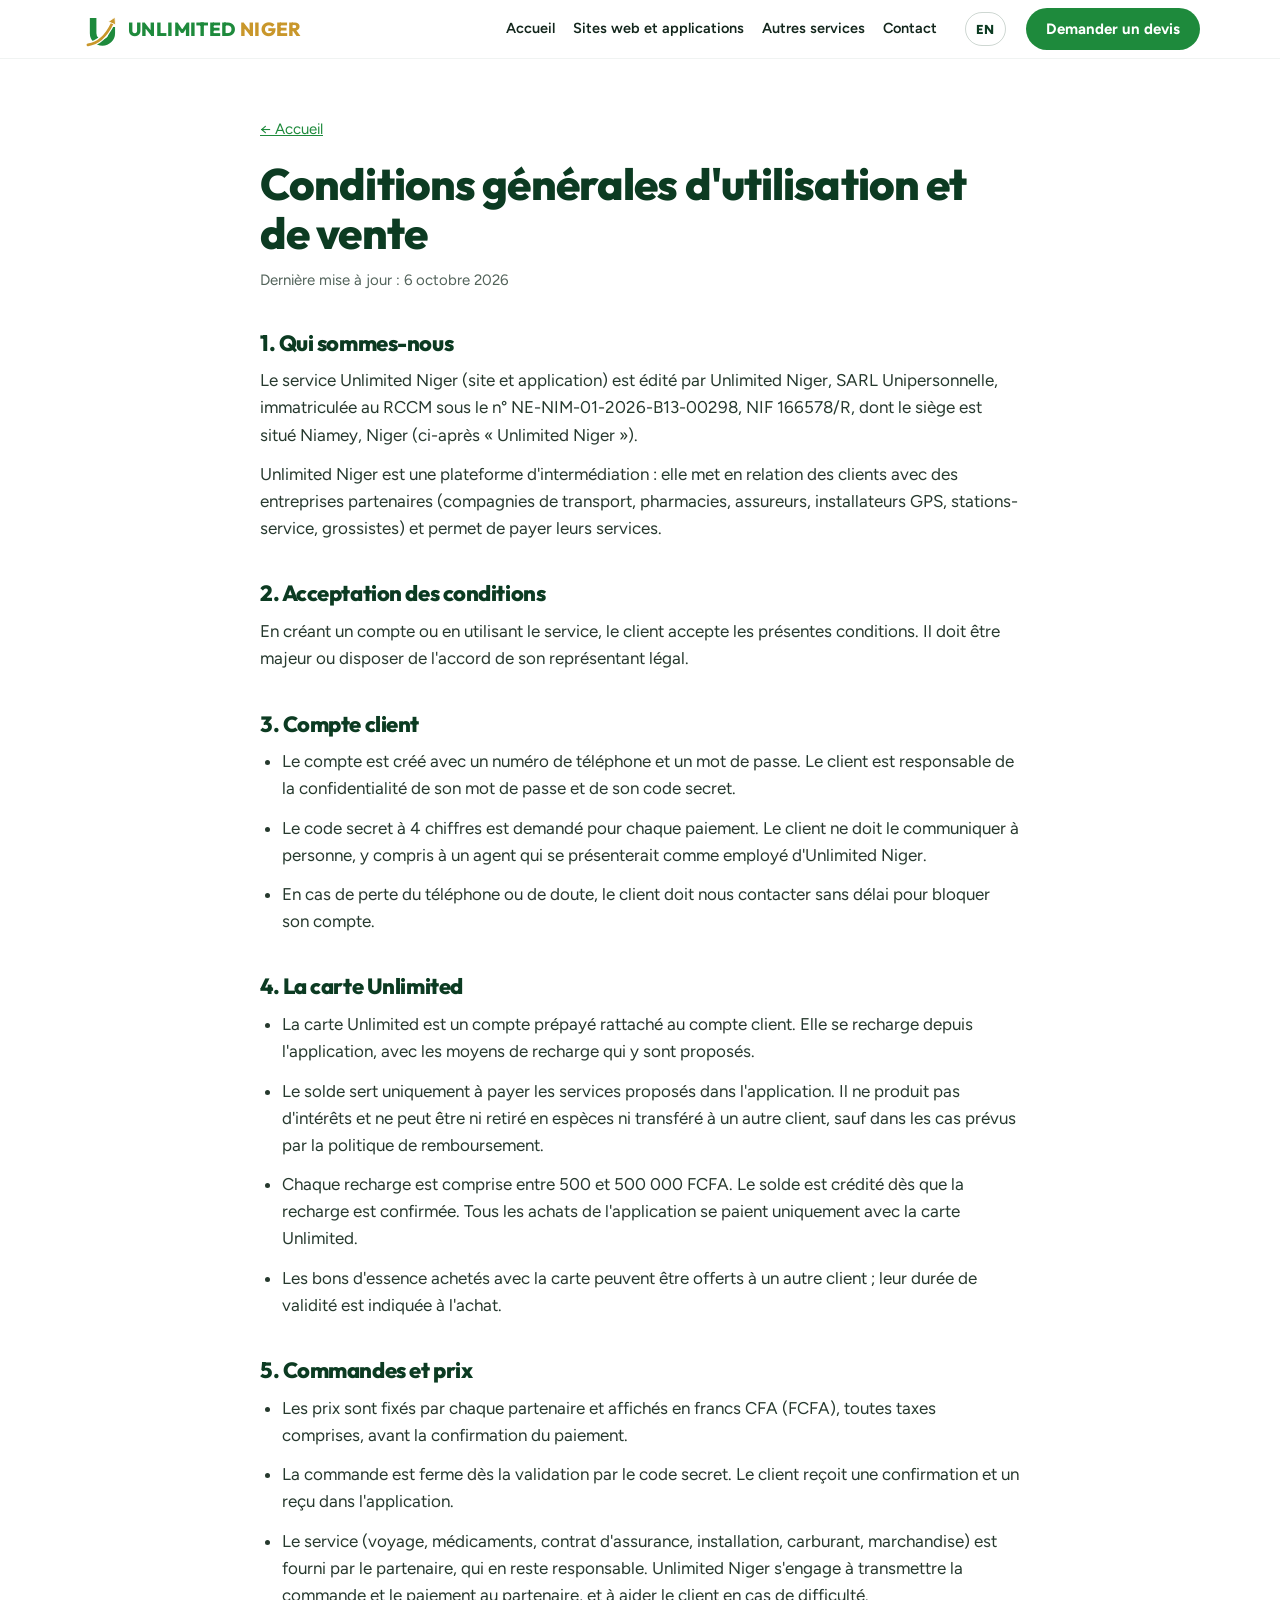
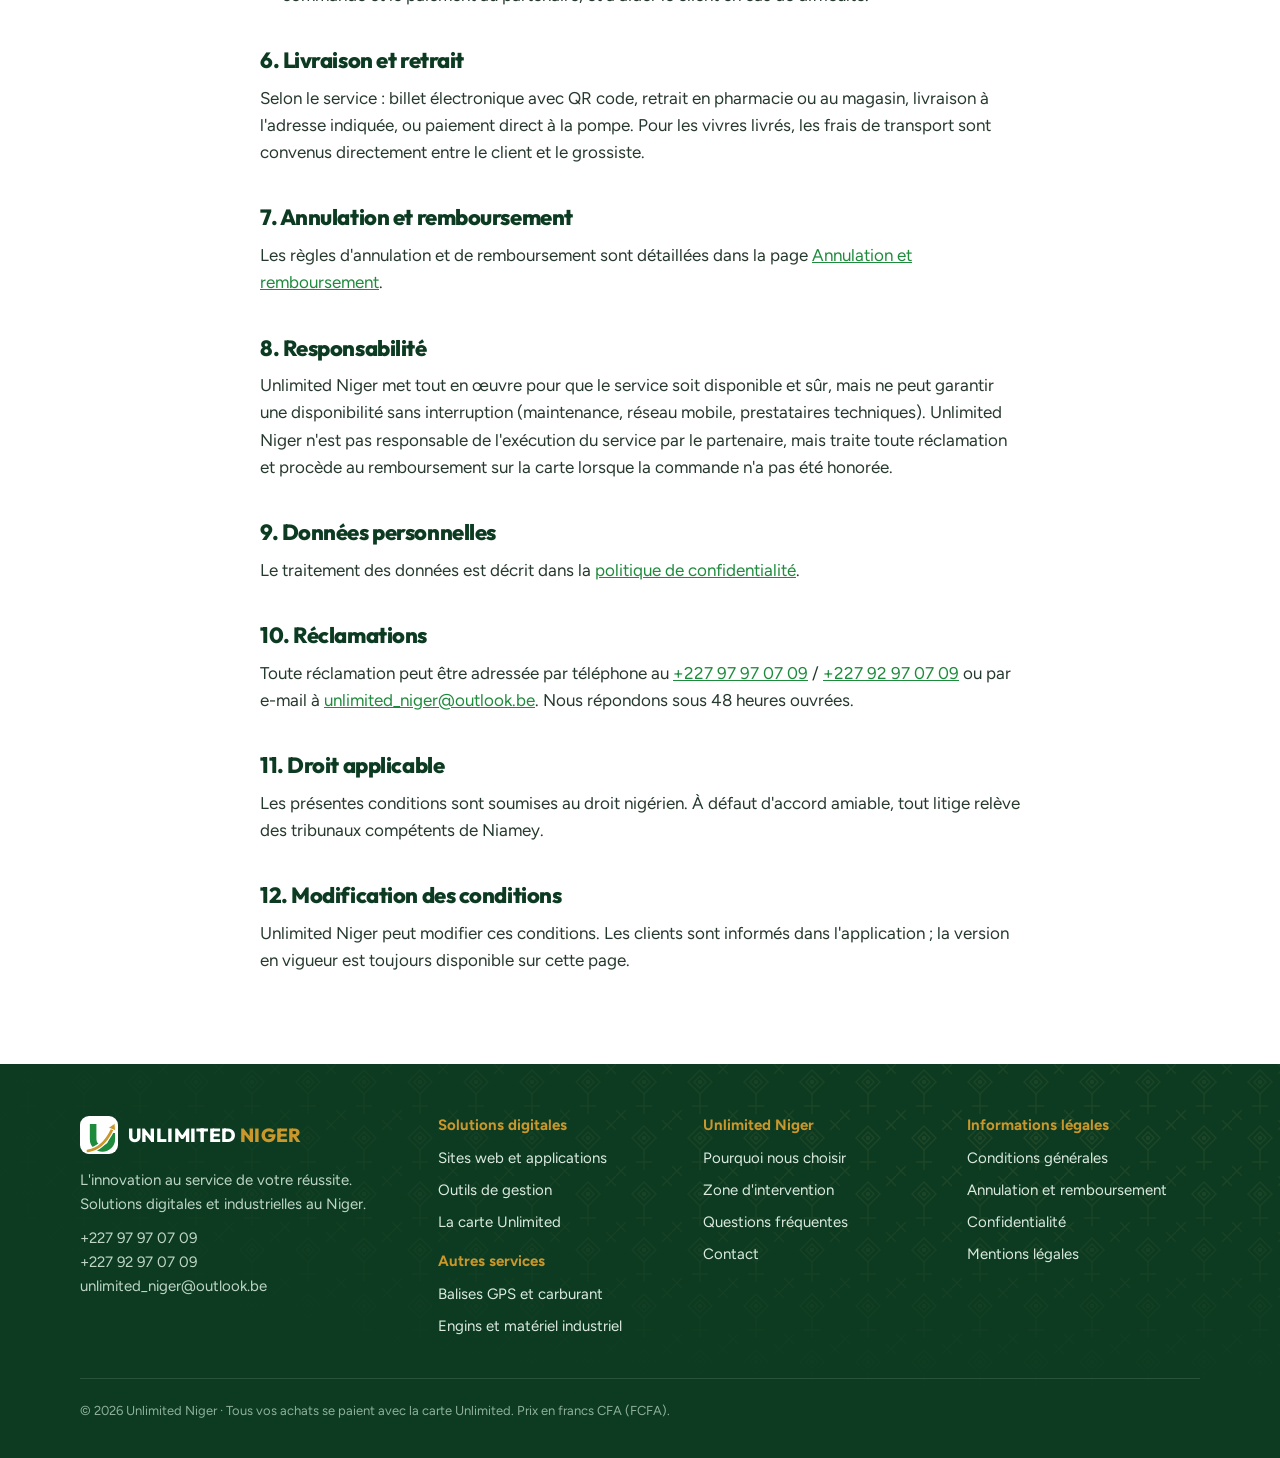
==== commit 7ab1136b: "Add files via upload" ====
--- a/conditions.html
+++ b/conditions.html
@@ -5,13 +5,13 @@
 <meta name="viewport" content="width=device-width, initial-scale=1">
 <title>Conditions générales d'utilisation et de vente | Unlimited Niger</title>
 <meta name="description" content="Conditions générales d'utilisation et de vente du service Unlimited Niger.">
-<meta property="og:title" content="Conditions générales d'utilisation et de vente | Unlimited Niger"><meta property="og:description" content="Conditions générales d'utilisation et de vente du service Unlimited Niger."><meta property="og:image" content="https://unlimitedniger.com/carte.png">
+<meta property="og:title" content="Conditions générales d'utilisation et de vente | Unlimited Niger"><meta property="og:description" content="Conditions générales d'utilisation et de vente du service Unlimited Niger."><meta property="og:image" content="https://unlimitedniger.com/UnlimitedNiger-icone.png">
 <link rel="icon" href="UnlimitedNiger-icone.png">
 <link rel="canonical" href="https://unlimitedniger.com/conditions.html">
 <meta property="og:url" content="https://unlimitedniger.com/conditions.html">
 <link rel="preconnect" href="https://fonts.googleapis.com"><link rel="preconnect" href="https://fonts.gstatic.com" crossorigin>
 <link href="https://fonts.googleapis.com/css2?family=Outfit:wght@500;600;700;800&family=Figtree:wght@400;500;600;700&display=swap" rel="stylesheet">
-<link rel="stylesheet" href="style.css?v=fbce456d">
+<link rel="stylesheet" href="style.css?v=b9532b7e">
 <script>document.documentElement.classList.add('js')</script>
 </head>
 <body>
@@ -23,7 +23,7 @@
 <path d="M96 16 L77 29 L98 38 Z" fill="#C9972B" stroke="#fff" stroke-width="2.5" stroke-linejoin="round"/></g></svg><b>UNLIMITED <span>NIGER</span></b></a>
   <nav aria-label="Services"><a href="index.html">Accueil</a><a href="sites-web.html">Sites web et applications</a><a href="index.html#services">Autres services</a><a href="index.html#contact">Contact</a></nav>
   <a class="lang" href="index-en.html" hreflang="en" lang="en" aria-label="English version">EN</a>
-  <a class="btn btn-green hd-cta" href="index.html#contact" data-expert>Parler à un expert</a>
+  <a class="btn btn-green hd-cta" href="index.html#contact" data-expert>Demander un devis</a>
   <a class="hd-mini" href="index.html#contact" data-expert>Devis</a>
   <button type="button" class="burger" id="burger" aria-label="Ouvrir le menu" aria-expanded="false" aria-controls="mnav"><span></span><span></span><span></span></button>
 </div>
@@ -75,11 +75,11 @@
 <p>Unlimited Niger peut modifier ces conditions. Les clients sont informés dans l'application ; la version en vigueur est toujours disponible sur cette page.</p>
 </div></section>
 </main>
-<div class="mbar" aria-label="Contact rapide"><a href="tel:+22797970709"><svg viewBox="0 0 24 24" width="18" height="18" fill="none" stroke="currentColor" stroke-width="2" stroke-linecap="round" stroke-linejoin="round" aria-hidden="true"><path d="M5 4h4l2 5-2.5 1.5a11 11 0 0 0 5 5L15 13l5 2v4a2 2 0 0 1-2 2A16 16 0 0 1 3 6a2 2 0 0 1 2-2"/></svg>Appeler</a><a class="go" href="index.html#contact" data-expert>Parler à un expert</a></div>
+<div class="mbar" aria-label="Contact rapide"><a href="tel:+22797970709"><svg viewBox="0 0 24 24" width="18" height="18" fill="none" stroke="currentColor" stroke-width="2" stroke-linecap="round" stroke-linejoin="round" aria-hidden="true"><path d="M5 4h4l2 5-2.5 1.5a11 11 0 0 0 5 5L15 13l5 2v4a2 2 0 0 1-2 2A16 16 0 0 1 3 6a2 2 0 0 1 2-2"/></svg>Appeler</a><a class="go" href="index.html#contact" data-expert>Demander un devis</a></div>
 <dialog class="zoom" id="zoom" aria-label="Détail"><div class="zm-in"><button type="button" class="zm-x" aria-label="Fermer">×</button><div class="zm-body"></div></div></dialog>
 <dialog class="expert" id="expert" aria-labelledby="ex-t">
   <form method="dialog" class="ex-in" id="exf">
-    <div class="ex-head"><h2 id="ex-t">Parler à un expert</h2><button type="button" class="ex-x" id="exx" aria-label="Fermer">×</button></div>
+    <div class="ex-head"><h2 id="ex-t">Demander un devis</h2><button type="button" class="ex-x" id="exx" aria-label="Fermer">×</button></div>
     <p class="ex-sub">Décrivez votre besoin : nous vous rappelons avec un devis gratuit.</p>
     <label for="ex-name">Nom complet<input id="ex-name" name="nom" required autocomplete="name"></label>
     <label for="ex-tel">Téléphone<input id="ex-tel" name="tel" required inputmode="tel" autocomplete="tel" placeholder="+227 …"></label>
@@ -142,6 +142,22 @@
     document.addEventListener('visibilitychange', () => { if (document.hidden) { clearInterval(timer); timer = null; } else play(); });
     if (still) hx.classList.add('still'); play();
   }
+  // Cartes de services : elles montent et se superposent au défilement (sans changer les cartes)
+  const bts = [...document.querySelectorAll('.bento > .bt')];
+  if (bts.length && !still) { let tk = false;
+    const upd = () => { tk = false; bts.forEach((c) => { const a = c.getBoundingClientRect(); const nx = bts.find((x) => x.getBoundingClientRect().top > a.top + 8);
+      if (!nx) { c.style.removeProperty('--s'); return; } const t = nx.getBoundingClientRect().top; const cover = Math.max(0, Math.min(1, (a.bottom - t) / a.height));
+      c.style.setProperty('--s', (1 - cover * 0.05).toFixed(3)); c.style.setProperty('--dim', (cover * 0.12).toFixed(3)); }); };
+    addEventListener('scroll', () => { if (!tk) { tk = true; requestAnimationFrame(upd); } }, { passive: true }); upd(); }
+  // Cartes de services : transitions au défilement (texte, points clés, image)
+  const ucs = [...document.querySelectorAll('.bento-uni > .uc')];
+  if (ucs.length && 'IntersectionObserver' in window && !still) {
+    ucs.forEach((c) => c.classList.add('fx'));
+    const fo = new IntersectionObserver((es) => es.forEach((e) => { if (e.isIntersecting) { e.target.classList.add('fx-in'); fo.unobserve(e.target); } }), { threshold: 0.25 });
+    ucs.forEach((c) => fo.observe(c));
+    let tk = false; const par = () => { tk = false; ucs.forEach((c) => { const r = c.getBoundingClientRect(); const k = Math.max(-1, Math.min(1, (r.top + r.height / 2 - innerHeight / 2) / innerHeight)); c.style.setProperty('--par', k.toFixed(3)); }); };
+    addEventListener('scroll', () => { if (!tk) { tk = true; requestAnimationFrame(par); } }, { passive: true }); par();
+  }
   // Cartes d'offres : un toucher agrandit la carte pour lire le détail
   const zoom = document.getElementById('zoom');
   if (zoom && zoom.showModal) {
@@ -181,7 +197,7 @@
   const showWhy = (k) => wt.forEach((t, i) => { t.setAttribute('aria-selected', String(i === k)); document.getElementById('wp' + i).hidden = i !== k; });
   if (wt.length) { wt.forEach((t, i) => (t.onclick = () => showWhy(i))); showWhy(0); } mn.querySelectorAll('a').forEach((a) => a.addEventListener('click', () => setMenu(false)));
   const onScroll = () => top.classList.toggle('scrolled', scrollY > 8); onScroll(); addEventListener('scroll', onScroll, { passive: true });
-  const sel = '.intro, .tcard, .pcard, .bt, .why, .stats .wrap > div, .offer, .case, .stack > div, .values > div, .steps li, .faq details, .partner, .contact > div, .about > div:first-child, .who li, .formule, .doc h2, .why-card, .why-nums > div, .zone-txt, .zone-map-box, .pj-txt, .pj-form, .zz-img, .zz-txt, .zone-list li, .car-solo .slide-txt, .car-solo .stage, .ct-partner, .bento-h';
+  const sel = '.intro, .tcard, .pcard, .bt:not(.uc), .why, .stats .wrap > div, .offer, .case, .stack > div, .values > div, .steps li, .faq details, .partner, .contact > div, .about > div:first-child, .who li, .formule, .doc h2, .why-card, .why-nums > div, .zone-txt, .zone-map-box, .pj-txt, .pj-form, .zz-img, .zz-txt, .zone-list li, .car-solo .slide-txt, .car-solo .stage, .ct-partner, .bento-h';
   const els = [...document.querySelectorAll(sel)];
   els.forEach((el) => { const sib = [...el.parentElement.children].filter((x) => x.matches(sel)); el.style.setProperty('--d', Math.min(sib.indexOf(el), 6) * 80 + 'ms'); el.classList.add('rv'); });
   if (still || !('IntersectionObserver' in window)) { els.forEach((el) => el.classList.add('in')); return; }
--- a/style.css
+++ b/style.css
@@ -1710,3 +1710,132 @@
 @media (max-width: 860px) { .hx .hx-in { padding-bottom: 56px !important; } }
 .bento-sec .bento-h .mk { color: var(--leaf) !important; font: inherit !important; display: inline-block; margin: 0 !important; }
 @media (min-width: 861px) { .hx .hx-in { padding-bottom: 64px !important; } }
+
+/* ===== Cartes de services empilées au défilement (mêmes cartes, même dessin) ===== */
+.bento { align-items: start; }
+.bento > .bt { position: sticky; z-index: 1; transform: scale(var(--s, 1)); transform-origin: 50% 0; filter: brightness(calc(1 - var(--dim, 0))); will-change: transform; }
+/* rangées ordinateur : 1) site + appli  2) tableau de bord  3) carte + terrain */
+.bento > .bt:nth-child(1), .bento > .bt:nth-child(2) { top: 84px; }
+.bento > .bt:nth-child(3) { top: 108px; }
+.bento > .bt:nth-child(4), .bento > .bt:nth-child(5) { top: 132px; }
+.bento > .bt { box-shadow: 0 -14px 30px -18px rgba(8,40,22,.25), 0 2px 5px -1px rgba(20,60,35,.08) !important; }
+@media (max-width: 640px) {
+  .bento > .bt:nth-child(1) { top: 72px; } .bento > .bt:nth-child(2) { top: 84px; } .bento > .bt:nth-child(3) { top: 96px; }
+  .bento > .bt:nth-child(4) { top: 108px; } .bento > .bt:nth-child(5) { top: 120px; }
+}
+@media (prefers-reduced-motion: reduce) { .bento > .bt { position: relative; top: auto !important; transform: none; filter: none; } }
+
+/* ===== Cartes de services uniformes : même taille, texte à gauche, image à droite ===== */
+.bento-uni { display: grid; grid-template-columns: 1fr !important; gap: 24px !important; }
+.bento-uni > .uc { grid-column: auto !important; display: grid !important; grid-template-columns: 1.1fr .9fr; align-items: stretch; gap: 0;
+  height: 380px; min-height: 0 !important; padding: 0 !important; border-radius: 24px !important; overflow: hidden; background: #fff; color: var(--navy); text-decoration: none; }
+.bento-uni > .uc::before { display: none !important; }
+.bento-uni > .bt:nth-child(n) { top: calc(84px + (var(--n, 0)) * 16px); }
+.bento-uni > .bt:nth-child(1) { --n: 0; } .bento-uni > .bt:nth-child(2) { --n: 1; } .bento-uni > .bt:nth-child(3) { --n: 2; } .bento-uni > .bt:nth-child(4) { --n: 3; } .bento-uni > .bt:nth-child(5) { --n: 4; }
+.uc-txt { display: flex; flex-direction: column; justify-content: center; padding: 36px 40px; }
+.uc-tag { align-self: flex-start; padding: 6px 12px; border-radius: 999px; background: var(--leaf-soft, #E4F2E8); color: var(--leaf); font: 700 13px/1 var(--body); }
+.uc-t { margin-top: 14px; font: 800 clamp(22px, 2.3vw, 30px)/1.15 var(--head); letter-spacing: -0.02em; color: var(--navy); }
+.uc-d { margin-top: 10px; font: 400 16px/1.55 var(--body); color: var(--muted); max-width: 46ch; }
+.uc-l { display: grid; gap: 8px; margin-top: 16px; }
+.uc-l > span { display: flex; align-items: center; gap: 10px; font: 600 15px/1.3 var(--body); color: var(--ink); }
+.uc-l svg { flex: none; width: 22px; height: 22px; padding: 4px; border-radius: 50%; background: var(--leaf); color: #fff; }
+.uc-go { margin-top: 18px; color: var(--leaf); font: 700 15.5px var(--body); }
+.uc:hover .uc-go { text-decoration: underline; }
+.uc-v { position: relative; overflow: hidden; background: linear-gradient(150deg, #E4F2E8 0%, #C9E8D3 100%); }
+.uc-img { position: absolute; inset: 0; width: 100%; height: 100%; object-fit: cover; }
+.uc-fit { object-fit: contain; background: #fff; }
+.uc-phone { position: absolute; left: 50%; top: 34px; width: 200px; transform: translateX(-50%); border-radius: 28px 28px 0 0; padding: 8px 8px 0; background: #0B1A12; box-shadow: 0 30px 50px -20px rgba(0,0,0,.45); }
+.uc-phone img { display: block; width: 100%; border-radius: 21px 21px 0 0; }
+.uc-browser { position: absolute; left: 32px; top: 40px; right: -40px; bottom: -6px; border-radius: 14px 0 0 0; overflow: hidden; background: #fff; box-shadow: 0 30px 50px -20px rgba(0,0,0,.35); }
+.uc-bar { height: 28px; display: flex; align-items: center; gap: 6px; padding: 0 12px; background: #EEF5F0; } .uc-bar i { width: 8px; height: 8px; border-radius: 50%; background: #C6D6CB; }
+.uc-browser img { display: block; width: 100%; }
+.g-app .uc-v { background: linear-gradient(150deg, #FFF3D1 0%, #F6C453 100%); }
+.uc-card { position: absolute; left: 50%; top: 50%; width: 88%; transform: translate(-50%, -50%) rotate(-7deg); filter: drop-shadow(0 30px 34px rgba(60,40,0,.4)); }
+.g-also.uc { background: #fff !important; color: var(--navy) !important; }
+.g-also.uc::after { display: none !important; }
+@media (max-width: 860px) {
+  .bento-uni { gap: 16px !important; }
+  .bento-uni > .uc { grid-template-columns: 1fr; grid-template-rows: auto 190px; height: auto; border-radius: 20px !important; }
+  .bento-uni > .bt:nth-child(n) { top: calc(70px + var(--n, 0) * 10px); }
+  .uc-txt { padding: 24px 20px 20px; }
+  .uc-t { font-size: 22px; } .uc-d { font-size: 15px; } .uc-l > span { font-size: 14px; }
+  .uc-phone { width: 140px; top: 22px; border-radius: 22px 22px 0 0; } .uc-browser { left: 20px; top: 22px; }
+}
+@media (max-width: 860px) { .uc-txt { min-height: 388px; justify-content: flex-start; } }
+.uc-phone { bottom: 0; overflow: hidden; }
+.uc-phone img { height: 100%; object-fit: cover; object-position: top; }
+
+/* Cartes uniformes : même fond que « Payez tous vos achats… » et images dans des cartes */
+.bento-uni > .uc { background: #fff !important; position: sticky; }
+.bento-uni > .uc::before { display: block !important; content: ''; position: absolute; inset: 0; z-index: 0; pointer-events: none;
+  background: radial-gradient(80% 90% at 105% 0%, #F6C453 0%, #F08A3C 28%, rgba(54,209,122,.35) 55%, transparent 72%), radial-gradient(60% 60% at -10% 110%, rgba(54,209,122,.45), transparent 70%) !important; }
+.bento-uni > .uc > * { position: relative; z-index: 1; }
+.bento-uni .uc-v, .g-app .uc-v { background: transparent !important; overflow: visible; display: flex; align-items: center; justify-content: center; padding: 28px 32px 28px 0; }
+.uc-frame { position: relative; width: 100%; height: 100%; border-radius: 20px; overflow: hidden; background: #fff;
+  box-shadow: 0 24px 50px -22px rgba(8,40,22,.45), 0 0 0 1px rgba(12,59,34,.06); }
+.uc-frame .uc-img { position: absolute; inset: 0; width: 100%; height: 100%; object-fit: cover; }
+.uc-frame .uc-fit { object-fit: contain; }
+.uc-frame.f-mob { background: linear-gradient(150deg, #E4F2E8, #C9E8D3); }
+.uc-frame.f-dash { background: #EEF5F0; }
+.uc-frame.f-card { background: linear-gradient(150deg, #FFF3D1, #F6C453); }
+.uc-frame .uc-phone { top: 24px; width: 170px; }
+.uc-frame .uc-browser { left: 22px; top: 22px; right: -30px; }
+.uc-frame .uc-card { width: 82%; }
+@media (max-width: 860px) {
+  .bento-uni .uc-v { padding: 0 16px 16px; }
+  .uc-frame .uc-phone { width: 130px; top: 16px; }
+}
+.uc-phone, .uc-browser, .uc-bar { display: block; } .uc-bar { display: flex; }
+.uc-frame .uc-phone { position: absolute; left: 50%; top: 24px; bottom: auto; transform: translateX(-50%); }
+.uc-frame .uc-phone img { height: auto; object-fit: initial; }
+.uc-frame .uc-phone { bottom: -8px; height: auto; max-height: none; }
+
+/* ===== Transitions des cartes de services au défilement ===== */
+/* 1. le texte arrive par la gauche, ligne après ligne */
+.uc.fx .uc-tag, .uc.fx .uc-t, .uc.fx .uc-d, .uc.fx .uc-l > span, .uc.fx .uc-go { opacity: 0; transform: translateX(-24px); transition: opacity .6s ease, transform .7s cubic-bezier(.2,.7,.2,1); }
+.uc.fx-in .uc-tag, .uc.fx-in .uc-t, .uc.fx-in .uc-d, .uc.fx-in .uc-l > span, .uc.fx-in .uc-go { opacity: 1; transform: none; }
+.uc.fx-in .uc-t { transition-delay: .08s; } .uc.fx-in .uc-d { transition-delay: .16s; }
+.uc.fx-in .uc-l > span:nth-child(1) { transition-delay: .26s; } .uc.fx-in .uc-l > span:nth-child(2) { transition-delay: .34s; } .uc.fx-in .uc-l > span:nth-child(3) { transition-delay: .42s; }
+.uc.fx-in .uc-go { transition-delay: .5s; }
+/* 2. les coches vertes « éclosent » */
+.uc.fx .uc-l svg { transform: scale(0); transition: transform .45s cubic-bezier(.3,1.6,.5,1); }
+.uc.fx-in .uc-l > span:nth-child(1) svg { transform: scale(1); transition-delay: .4s; }
+.uc.fx-in .uc-l > span:nth-child(2) svg { transform: scale(1); transition-delay: .48s; }
+.uc.fx-in .uc-l > span:nth-child(3) svg { transform: scale(1); transition-delay: .56s; }
+/* 3. la carte-image arrive par la droite en se redressant */
+.uc.fx .uc-frame { opacity: 0; transform: translateX(50px) rotate(3deg) scale(.94); transition: opacity .7s ease .1s, transform .9s cubic-bezier(.2,.7,.2,1) .1s; }
+.uc.fx-in .uc-frame { opacity: 1; transform: none; }
+/* 4. léger effet de profondeur : l'image glisse un peu moins vite que la page */
+.uc .uc-frame > img, .uc .uc-frame > .uc-browser, .uc .uc-frame > .uc-phone { translate: 0 calc(var(--par, 0) * 18px); }
+.uc .uc-frame > .uc-card { translate: 0 calc(var(--par, 0) * -14px); }
+/* 5. lueur de fond qui s'allume */
+.bento-uni > .uc.fx::before { opacity: .3; transition: opacity 1.2s ease; }
+.bento-uni > .uc.fx-in::before { opacity: 1; }
+@media (max-width: 860px) { .uc.fx .uc-frame { transform: translateY(30px) scale(.96); } }
+@media (prefers-reduced-motion: reduce) { .uc.fx *, .uc.fx::before { opacity: 1 !important; transform: none !important; translate: none !important; transition: none !important; } }
+
+/* ===== En-tête : carte du monde, Niger en avant ===== */
+.hx3 .hx-map.wmap { position: absolute; z-index: 0; pointer-events: none; left: 50%; top: 50%; width: min(1500px, 125vw); right: auto; transform: translate(-46%, -50%); opacity: .55; }
+.wmap .wm-dots { stroke: rgba(255,255,255,.32); stroke-width: 4.2; stroke-linecap: round; fill: none; }
+.wmap .wm-niger { fill: #F6C453; stroke: #FFE08A; stroke-width: 1; filter: drop-shadow(0 0 10px rgba(246,196,83,.8)); }
+.wmap .wm-arc { fill: none; stroke: #F6C453; stroke-width: 1.6; stroke-dasharray: 1; stroke-dashoffset: 1; animation: hmDraw 1.6s cubic-bezier(.4,0,.2,1) var(--d) forwards; }
+.wmap .wm-city { fill: #fff; } .wmap .wm-pkt { fill: #FFE08A; }
+.wmap .wm-niamey { fill: #fff; }
+.wmap .wm-halo { fill: rgba(246,196,83,.45); animation: hmPulse 2s ease-in-out infinite; transform-box: fill-box; transform-origin: center; }
+.wmap .wm-lbl { font: 800 18px var(--head); fill: #FFE08A; letter-spacing: .12em; }
+@media (max-width: 860px) { .hx3 .hx-map.wmap { width: 230vw; top: 30%; transform: translate(-44%, -50%); opacity: .45; } }
+@media (prefers-reduced-motion: reduce) { .wmap .wm-arc { stroke-dashoffset: 0; animation: none; } .wmap .wm-pkt { display: none; } }
+
+/* ===== Stickers téléphone et e-mail (formulaire) ===== */
+.pj-ct a { display: inline-flex; align-items: center; gap: 12px; border-bottom: 0 !important; }
+.pj-ct .stk { flex: none; display: grid; place-items: center; width: 36px; height: 36px; border-radius: 12px; background: #F6C453; color: #1E1503; box-shadow: 0 8px 18px -8px rgba(0,0,0,.45); }
+.pj-ct .stk svg { width: 18px; height: 18px; }
+.pj-ct li + li { margin-top: 4px; }
+
+/* ===== Confidentialité avant lancement : carte et application floutées ===== */
+
+.uc-frame.f-card, .car-solo .stage, .sc-app { position: relative; }
+.uc-frame.f-card::after, .car-solo .stage::after, .sc-app::after { content: "Bientôt disponible"; position: absolute; left: 50%; top: 50%; transform: translate(-50%, -50%); z-index: 3;
+  padding: 10px 18px; border-radius: 999px; background: rgba(255,255,255,.92); color: #6B4E0E; font: 800 15px var(--body); box-shadow: 0 10px 24px -10px rgba(0,0,0,.4); white-space: nowrap; }
+@media (min-width: 861px) { .hx3 .hx-map.wmap { transform: translate(-49.5%, -47%); opacity: .6; } .hx h1 { font-size: clamp(34px, 4.2vw, 54px) !important; } }
+@media (max-width: 860px) { .wmap .wm-lbl { display: none; } }
